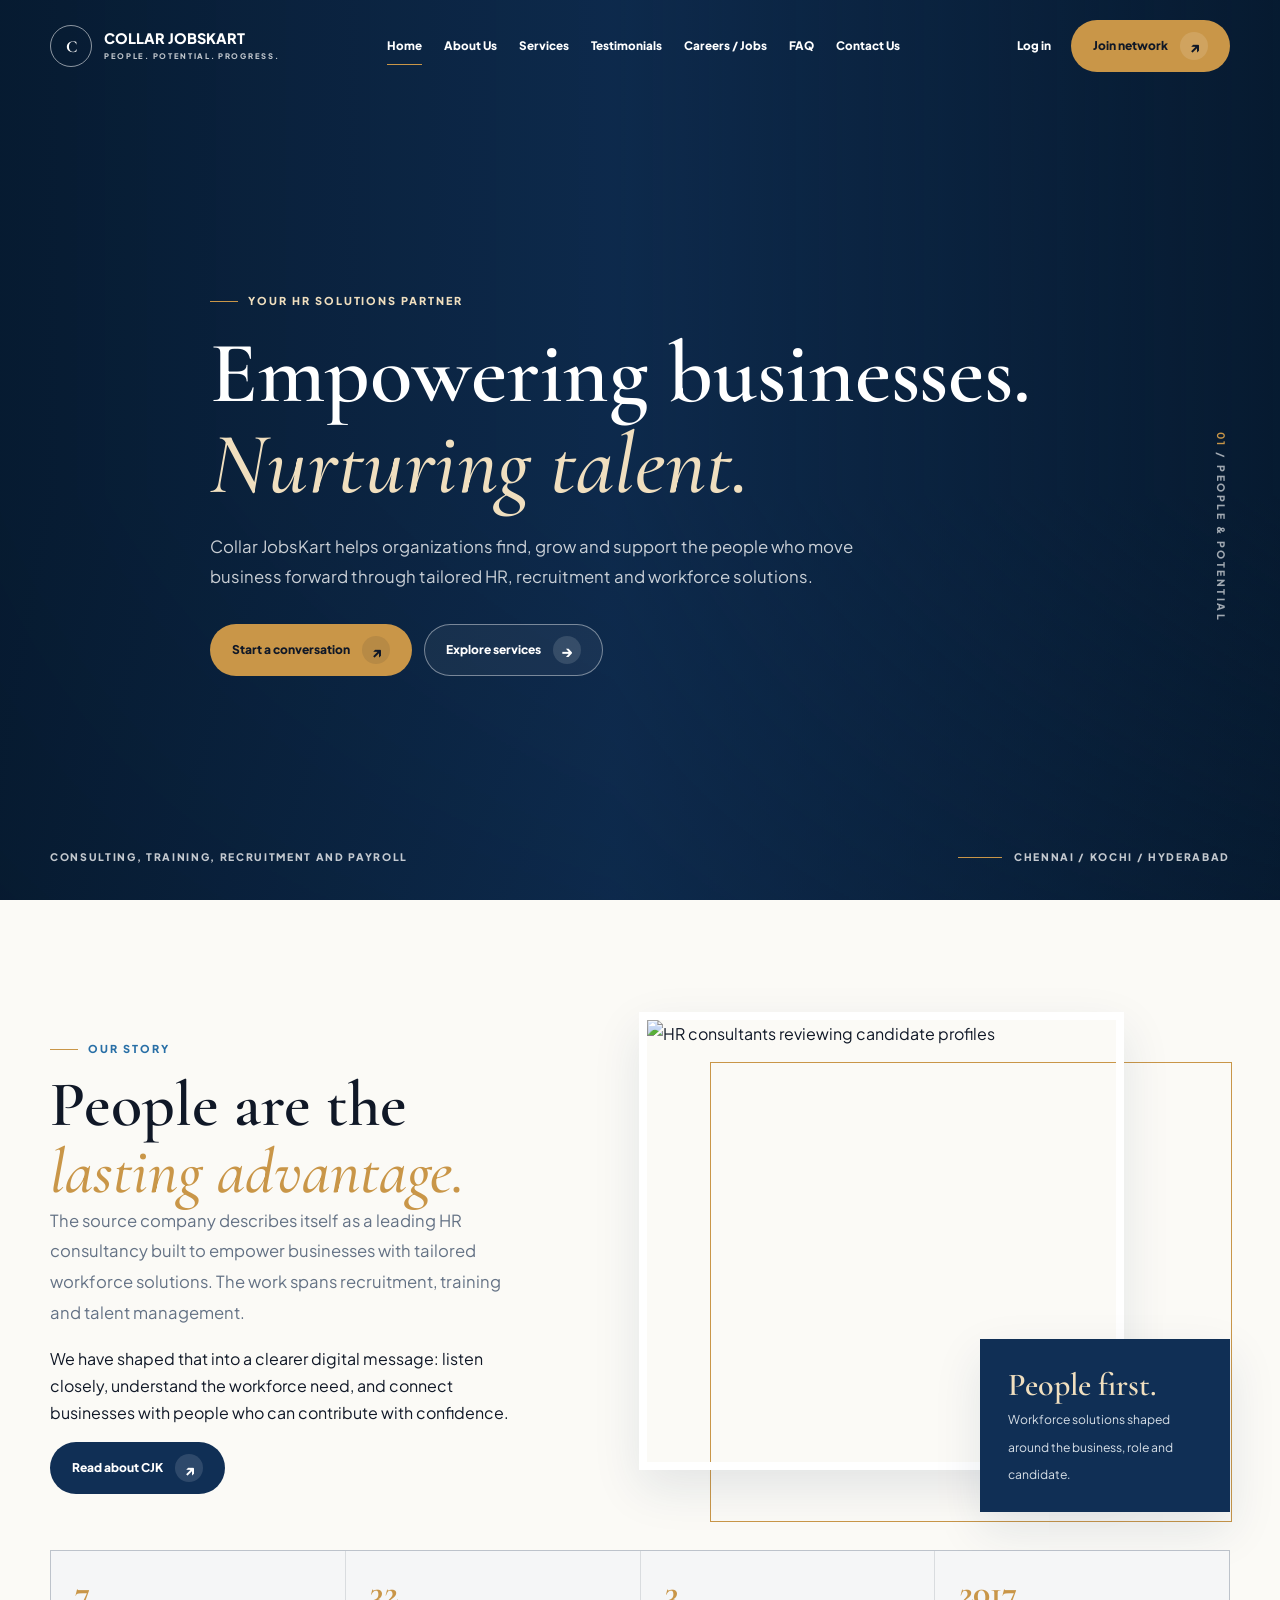
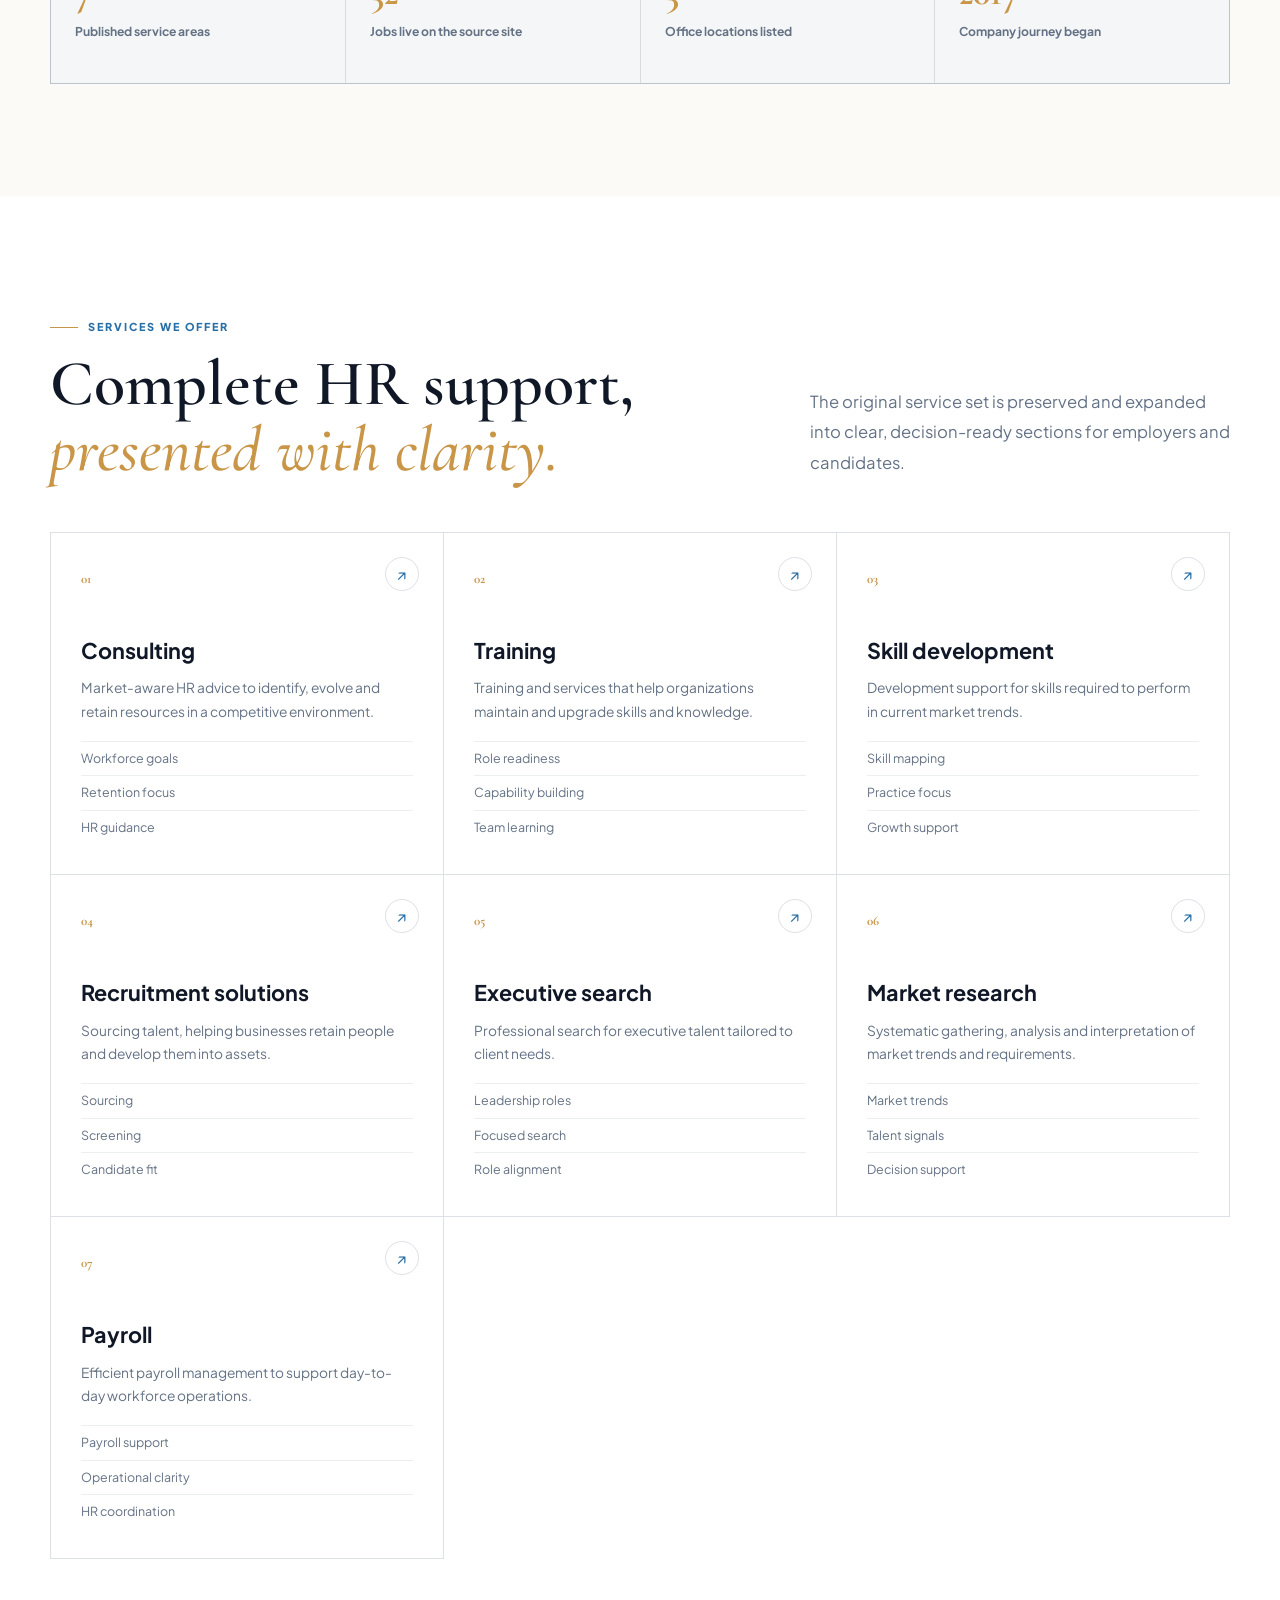
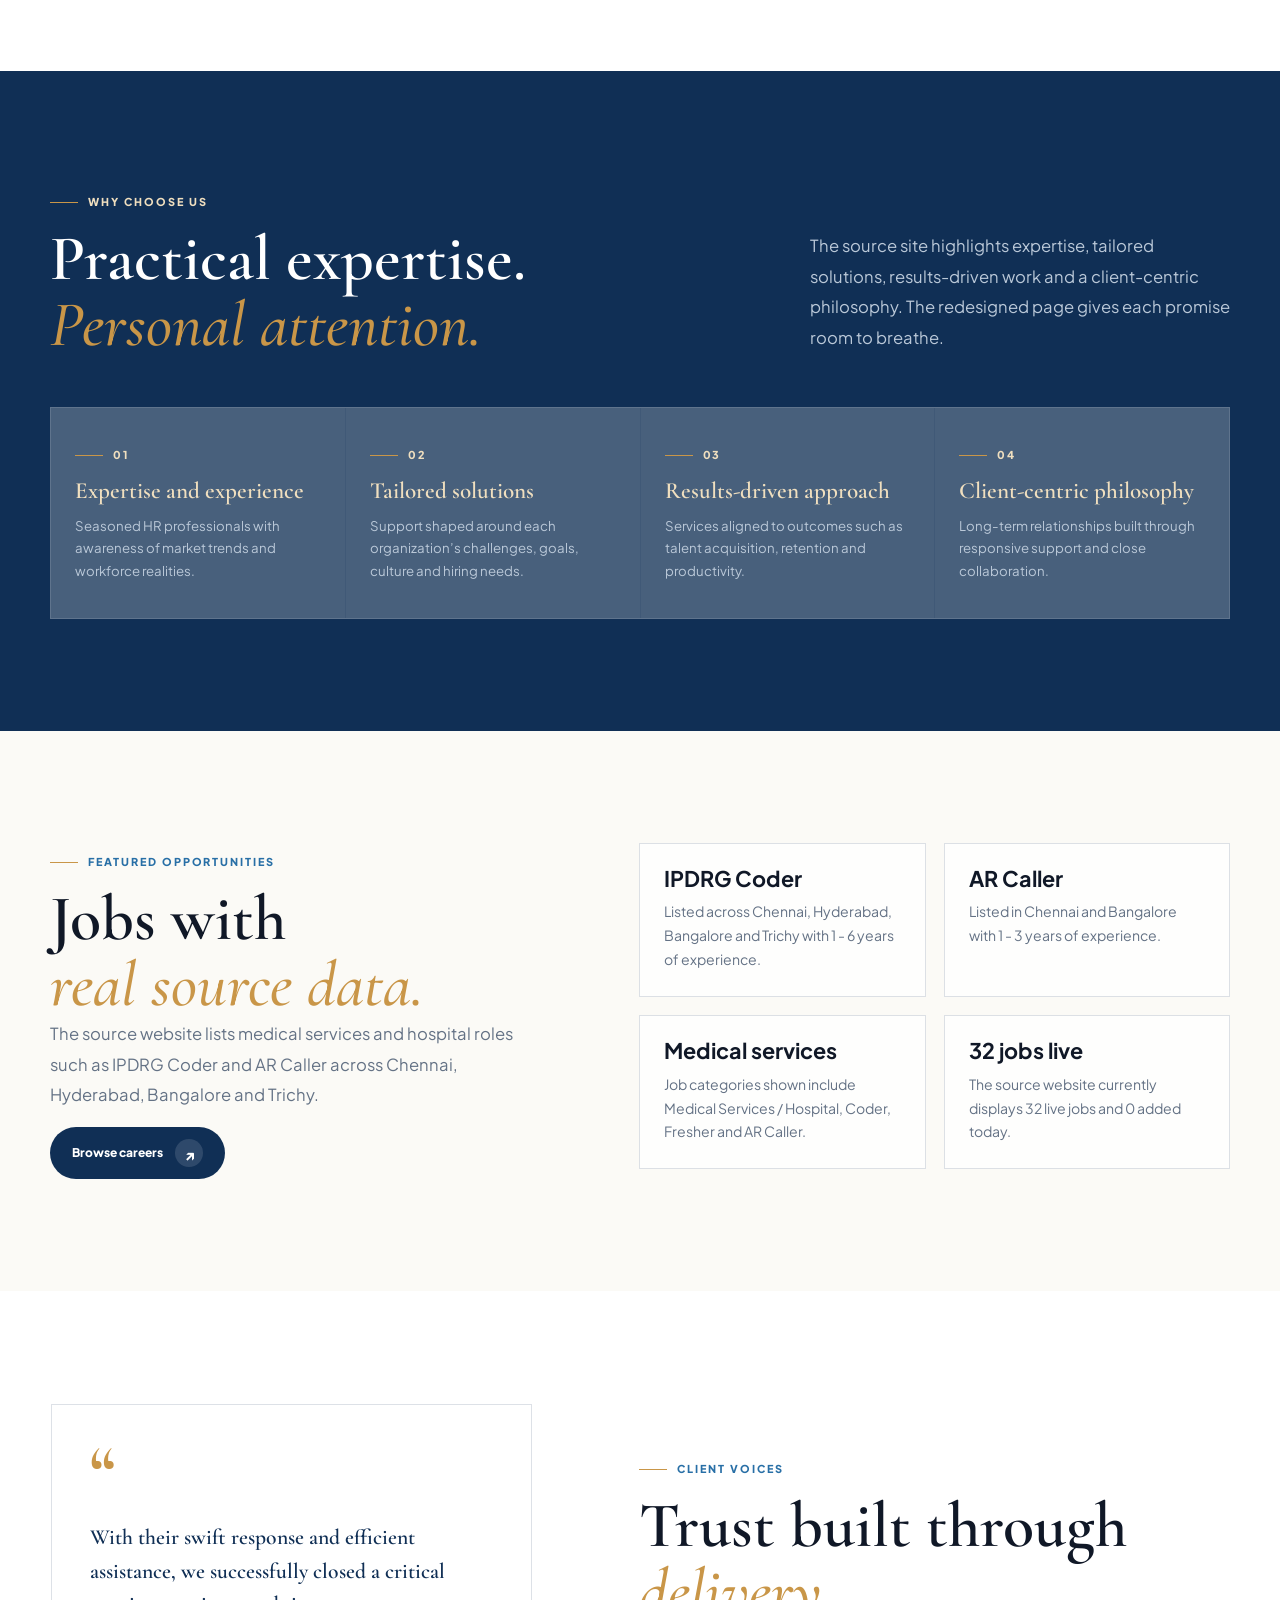
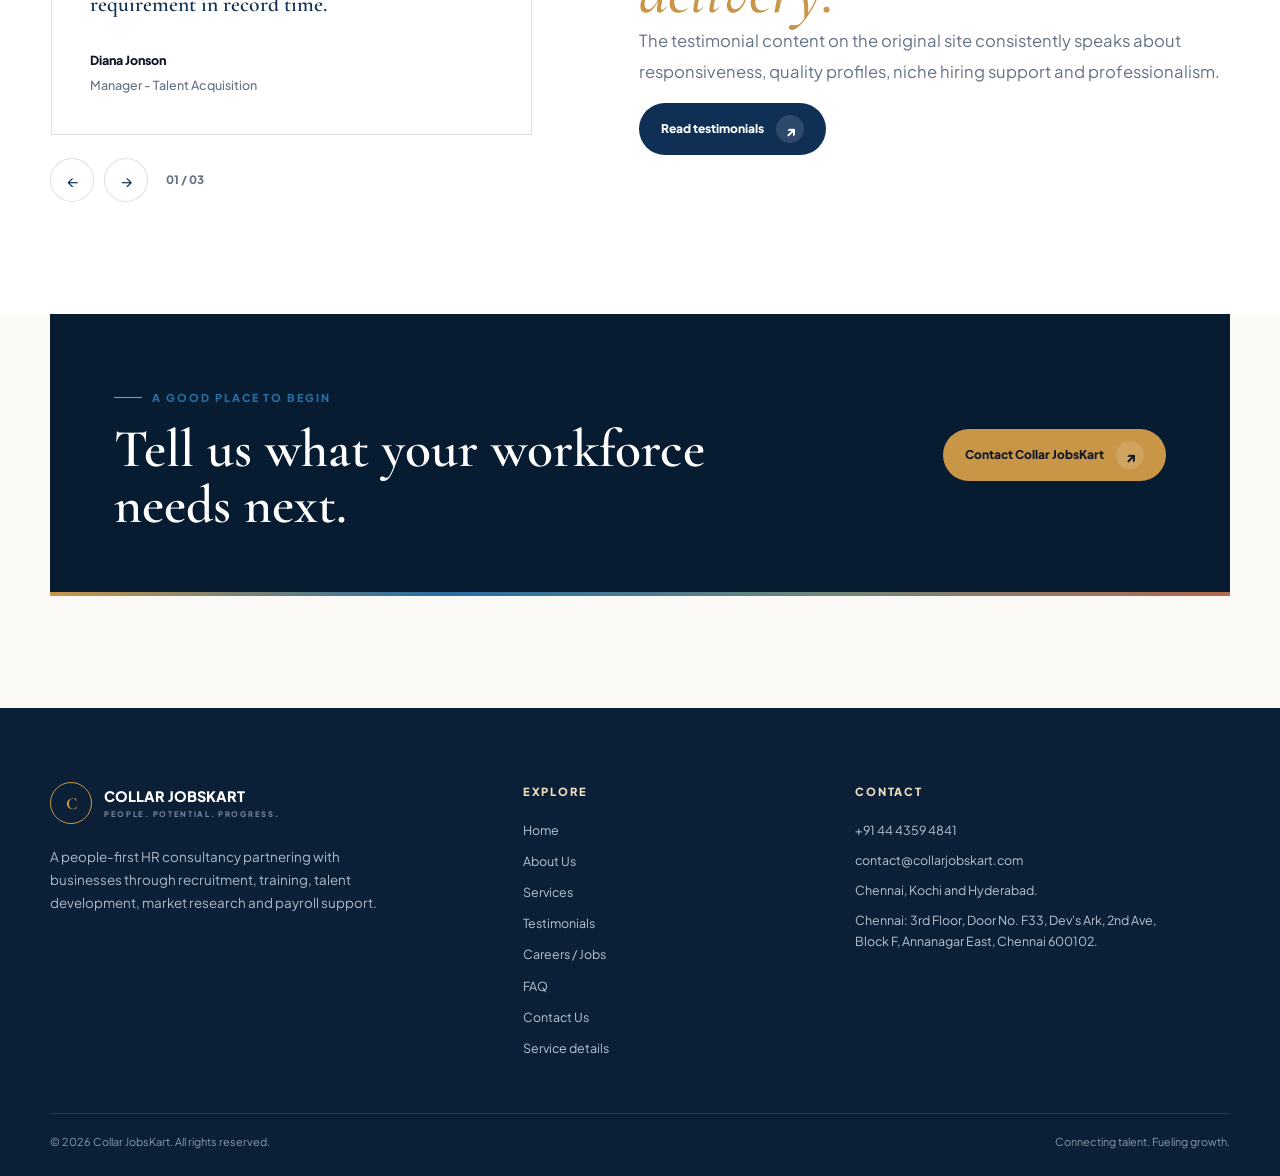
==== index.html @ 584ca78c "first commit" ====
<!doctype html>
<html lang="en">
<head>
  <meta charset="utf-8">
  <meta name="viewport" content="width=device-width, initial-scale=1">
  <meta name="description" content="Collar JobsKart is an HR consultancy offering recruitment, training, skill development, market research, executive search and payroll services.">
  <meta name="theme-color" content="#102f55">
  <title>Collar JobsKart | Empowering Businesses, Nurturing Talent</title>
  <link rel="stylesheet" href="styles.css">
</head>
<body>
  <header class="site-header"></header>
  <main>
    <section class="hero">
      <div class="hero-media" role="img" aria-label="Professionals collaborating in a modern workplace"></div>
      <div class="hero-shade"></div>
      <div class="wrap hero-content">
        <div class="eyebrow">Your HR solutions partner</div>
        <h1>Empowering businesses.<br><span class="serif">Nurturing talent.</span></h1>
        <p>Collar JobsKart helps organizations find, grow and support the people who move business forward through tailored HR, recruitment and workforce solutions.</p>
        <div class="hero-actions">
          <a class="btn" href="contact.html">Start a conversation <span class="arrow">&nearr;</span></a>
          <a class="btn btn-outline" href="services.html">Explore services <span class="arrow">&rarr;</span></a>
        </div>
      </div>
      <div class="hero-index"><b>01</b> / People &amp; potential</div>
      <div class="wrap hero-foot">
        <span>Consulting, training, recruitment and payroll</span>
        <span>Chennai / Kochi / Hyderabad</span>
      </div>
    </section>

    <section class="section">
      <div class="wrap split">
        <div class="reveal">
          <div class="eyebrow">Our story</div>
          <h2>People are the<br><span class="serif">lasting advantage.</span></h2>
          <p class="lede">The source company describes itself as a leading HR consultancy built to empower businesses with tailored workforce solutions. The work spans recruitment, training and talent management.</p>
          <p>We have shaped that into a clearer digital message: listen closely, understand the workforce need, and connect businesses with people who can contribute with confidence.</p>
          <a class="btn btn-dark" href="about.html">Read about CJK <span class="arrow">&nearr;</span></a>
        </div>
        <div class="visual-frame reveal">
          <img loading="lazy" src="https://images.unsplash.com/photo-1551836022-d5d88e9218df?auto=format&fit=crop&w=1200&q=84" alt="HR consultants reviewing candidate profiles">
          <div class="image-caption">
            <strong>People first.</strong>
            <span>Workforce solutions shaped around the business, role and candidate.</span>
          </div>
        </div>
      </div>
      <div class="wrap metric-row reveal">
        <div class="metric"><strong data-count="7">0</strong><span>Published service areas</span></div>
        <div class="metric"><strong data-count="32">0</strong><span>Jobs live on the source site</span></div>
        <div class="metric"><strong data-count="3">0</strong><span>Office locations listed</span></div>
        <div class="metric"><strong data-count="2017">0</strong><span>Company journey began</span></div>
      </div>
    </section>

    <section class="section paper-band">
      <div class="wrap">
        <div class="section-head reveal">
          <div>
            <div class="eyebrow">Services we offer</div>
            <h2>Complete HR support,<br><span class="serif">presented with clarity.</span></h2>
          </div>
          <p class="lede">The original service set is preserved and expanded into clear, decision-ready sections for employers and candidates.</p>
        </div>
        <div class="service-grid stagger">
          <a class="service-card reveal" style="--i:0" href="service-detail.html?service=consulting">
            <span class="service-no">01</span><span class="card-arrow">&nearr;</span>
            <h3>Consulting</h3>
            <p>Market-aware HR advice to identify, evolve and retain resources in a competitive environment.</p>
            <ul><li>Workforce goals</li><li>Retention focus</li><li>HR guidance</li></ul>
          </a>
          <a class="service-card reveal" style="--i:1" href="service-detail.html?service=training">
            <span class="service-no">02</span><span class="card-arrow">&nearr;</span>
            <h3>Training</h3>
            <p>Training and services that help organizations maintain and upgrade skills and knowledge.</p>
            <ul><li>Role readiness</li><li>Capability building</li><li>Team learning</li></ul>
          </a>
          <a class="service-card reveal" style="--i:2" href="service-detail.html?service=skill-development">
            <span class="service-no">03</span><span class="card-arrow">&nearr;</span>
            <h3>Skill development</h3>
            <p>Development support for skills required to perform in current market trends.</p>
            <ul><li>Skill mapping</li><li>Practice focus</li><li>Growth support</li></ul>
          </a>
          <a class="service-card reveal" style="--i:3" href="service-detail.html?service=recruitment">
            <span class="service-no">04</span><span class="card-arrow">&nearr;</span>
            <h3>Recruitment solutions</h3>
            <p>Sourcing talent, helping businesses retain people and develop them into assets.</p>
            <ul><li>Sourcing</li><li>Screening</li><li>Candidate fit</li></ul>
          </a>
          <a class="service-card reveal" style="--i:4" href="service-detail.html?service=executive-search">
            <span class="service-no">05</span><span class="card-arrow">&nearr;</span>
            <h3>Executive search</h3>
            <p>Professional search for executive talent tailored to client needs.</p>
            <ul><li>Leadership roles</li><li>Focused search</li><li>Role alignment</li></ul>
          </a>
          <a class="service-card reveal" style="--i:5" href="service-detail.html?service=market-research">
            <span class="service-no">06</span><span class="card-arrow">&nearr;</span>
            <h3>Market research</h3>
            <p>Systematic gathering, analysis and interpretation of market trends and requirements.</p>
            <ul><li>Market trends</li><li>Talent signals</li><li>Decision support</li></ul>
          </a>
          <a class="service-card reveal" style="--i:6" href="service-detail.html?service=payroll">
            <span class="service-no">07</span><span class="card-arrow">&nearr;</span>
            <h3>Payroll</h3>
            <p>Efficient payroll management to support day-to-day workforce operations.</p>
            <ul><li>Payroll support</li><li>Operational clarity</li><li>HR coordination</li></ul>
          </a>
        </div>
      </div>
    </section>

    <section class="section blue-band">
      <div class="wrap">
        <div class="section-head reveal">
          <div>
            <div class="eyebrow">Why choose us</div>
            <h2>Practical expertise.<br><span class="serif">Personal attention.</span></h2>
          </div>
          <p class="lede">The source site highlights expertise, tailored solutions, results-driven work and a client-centric philosophy. The redesigned page gives each promise room to breathe.</p>
        </div>
        <div class="benefit-grid reveal">
          <article class="benefit">
            <div class="eyebrow">01</div>
            <strong>Expertise and experience</strong>
            <p>Seasoned HR professionals with awareness of market trends and workforce realities.</p>
          </article>
          <article class="benefit">
            <div class="eyebrow">02</div>
            <strong>Tailored solutions</strong>
            <p>Support shaped around each organization&rsquo;s challenges, goals, culture and hiring needs.</p>
          </article>
          <article class="benefit">
            <div class="eyebrow">03</div>
            <strong>Results-driven approach</strong>
            <p>Services aligned to outcomes such as talent acquisition, retention and productivity.</p>
          </article>
          <article class="benefit">
            <div class="eyebrow">04</div>
            <strong>Client-centric philosophy</strong>
            <p>Long-term relationships built through responsive support and close collaboration.</p>
          </article>
        </div>
      </div>
    </section>

    <section class="section">
      <div class="wrap split split--top">
        <div class="reveal">
          <div class="eyebrow">Featured opportunities</div>
          <h2>Jobs with<br><span class="serif">real source data.</span></h2>
          <p class="lede">The source website lists medical services and hospital roles such as IPDRG Coder and AR Caller across Chennai, Hyderabad, Bangalore and Trichy.</p>
          <a class="btn btn-dark" href="careers.html">Browse careers <span class="arrow">&nearr;</span></a>
        </div>
        <div class="detail-grid reveal">
          <article class="mini-card">
            <h3>IPDRG Coder</h3>
            <p>Listed across Chennai, Hyderabad, Bangalore and Trichy with 1 - 6 years of experience.</p>
          </article>
          <article class="mini-card">
            <h3>AR Caller</h3>
            <p>Listed in Chennai and Bangalore with 1 - 3 years of experience.</p>
          </article>
          <article class="mini-card">
            <h3>Medical services</h3>
            <p>Job categories shown include Medical Services / Hospital, Coder, Fresher and AR Caller.</p>
          </article>
          <article class="mini-card">
            <h3>32 jobs live</h3>
            <p>The source website currently displays 32 live jobs and 0 added today.</p>
          </article>
        </div>
      </div>
    </section>

    <section class="section paper-band">
      <div class="wrap split">
        <div class="testimonial-wrap reveal" data-slider>
          <div class="testimonial-track">
            <div class="testimonial-slide">
              <article class="quote-card">
                <div>
                  <div class="quote-mark">&ldquo;</div>
                  <blockquote>With their swift response and efficient assistance, we successfully closed a critical requirement in record time.</blockquote>
                </div>
                <div class="quote-author">Diana Jonson<span>Manager - Talent Acquisition</span></div>
              </article>
            </div>
            <div class="testimonial-slide">
              <article class="quote-card">
                <div>
                  <div class="quote-mark">&ldquo;</div>
                  <blockquote>They take time to understand our requirements and provide candidates who are a strong fit for our organization.</blockquote>
                </div>
                <div class="quote-author">Jagadeesh<span>Senior Executive</span></div>
              </article>
            </div>
            <div class="testimonial-slide">
              <article class="quote-card">
                <div>
                  <div class="quote-mark">&ldquo;</div>
                  <blockquote>The team delivered quality candidates rather than quantity, especially for niche skills.</blockquote>
                </div>
                <div class="quote-author">ManiKandan<span>Human Resource TA</span></div>
              </article>
            </div>
          </div>
          <div class="slider-controls">
            <button class="slider-btn" data-prev aria-label="Previous testimonial">&larr;</button>
            <button class="slider-btn" data-next aria-label="Next testimonial">&rarr;</button>
            <span class="slider-count">01 / 03</span>
          </div>
        </div>
        <div class="reveal">
          <div class="eyebrow">Client voices</div>
          <h2>Trust built through<br><span class="serif">delivery.</span></h2>
          <p class="lede">The testimonial content on the original site consistently speaks about responsiveness, quality profiles, niche hiring support and professionalism.</p>
          <a class="btn btn-dark" href="testimonials.html">Read testimonials <span class="arrow">&nearr;</span></a>
        </div>
      </div>
    </section>

    <section class="section" style="padding-top:0">
      <div class="wrap">
        <div class="cta-panel reveal">
          <div>
            <div class="eyebrow">A good place to begin</div>
            <h2>Tell us what your workforce needs next.</h2>
          </div>
          <a class="btn" href="contact.html">Contact Collar JobsKart <span class="arrow">&nearr;</span></a>
        </div>
      </div>
    </section>
  </main>
  <footer class="site-footer"></footer>
  <button class="back-top" aria-label="Back to top">&uarr;</button>
  <div class="toast" role="status" aria-live="polite"></div>
  <script src="app.js"></script>
</body>
</html>
---- styles.css ----
@import url('https://fonts.googleapis.com/css2?family=Cormorant+Garamond:wght@500;600;700&family=Plus+Jakarta+Sans:wght@400;500;600;700;800&display=swap');

:root {
  --ink: #101827;
  --navy: #102f55;
  --navy-deep: #071b31;
  --blue: #286fa6;
  --blue-soft: #e8f1f8;
  --gold: #c99648;
  --gold-soft: #f0dfbf;
  --ivory: #f8f3ea;
  --paper: #fbfaf6;
  --mist: #edf2f5;
  --sage: #718879;
  --clay: #b6684d;
  --muted: #647285;
  --line: rgba(16, 47, 85, 0.14);
  --white: #fff;
  --serif: "Cormorant Garamond", Georgia, serif;
  --sans: "Plus Jakarta Sans", system-ui, sans-serif;
  --shadow-soft: 0 26px 80px rgba(16, 47, 85, 0.12);
  --shadow-card: 0 18px 45px rgba(16, 47, 85, 0.1);
  --wrap: min(1180px, calc(100% - 64px));
  --motion: cubic-bezier(0.22, 0.7, 0.22, 1);
}

* {
  box-sizing: border-box;
}

html {
  scroll-behavior: smooth;
  scroll-padding-top: 96px;
}

body {
  margin: 0;
  background: var(--paper);
  color: var(--ink);
  font: 16px/1.7 var(--sans);
  -webkit-font-smoothing: antialiased;
  text-rendering: optimizeLegibility;
}

body::before {
  content: "";
  position: fixed;
  inset: 0;
  z-index: -1;
  pointer-events: none;
  background:
    linear-gradient(90deg, rgba(16, 47, 85, 0.025) 1px, transparent 1px),
    linear-gradient(180deg, rgba(16, 47, 85, 0.02) 1px, transparent 1px);
  background-size: 72px 72px;
  opacity: 0.55;
}

img,
svg {
  display: block;
  max-width: 100%;
}

a {
  color: inherit;
  text-decoration: none;
}

button,
input,
textarea,
select {
  font: inherit;
}

button,
a {
  -webkit-tap-highlight-color: transparent;
}

button {
  cursor: pointer;
}

h1,
h2,
h3,
p {
  margin-top: 0;
}

h1,
h2,
h3 {
  letter-spacing: 0;
  line-height: 1.04;
}

h1,
h2 {
  font-family: var(--serif);
  font-weight: 600;
}

h1 {
  margin: 18px 0 22px;
  font-size: 5.45rem;
}

h2 {
  margin: 14px 0 0;
  font-size: 4rem;
}

h3 {
  font-size: 1.35rem;
  font-weight: 700;
}

p {
  margin-bottom: 1rem;
}

.wrap {
  width: var(--wrap);
  margin-inline: auto;
}

.sr-only {
  position: absolute;
  width: 1px;
  height: 1px;
  padding: 0;
  margin: -1px;
  overflow: hidden;
  clip: rect(0, 0, 0, 0);
  white-space: nowrap;
  border: 0;
}

.eyebrow {
  display: inline-flex;
  align-items: center;
  gap: 10px;
  color: var(--blue);
  font-size: 0.68rem;
  font-weight: 800;
  letter-spacing: 0.18em;
  text-transform: uppercase;
}

.eyebrow::before {
  content: "";
  width: 28px;
  height: 1px;
  background: var(--gold);
}

.serif {
  font-family: var(--serif);
  font-style: italic;
  font-weight: 500;
  color: var(--gold-soft);
}

.section .serif,
.paper-band .serif,
.auth-shell .serif {
  color: var(--gold);
}

.lede {
  max-width: 660px;
  color: var(--muted);
  font-size: 1.04rem;
  line-height: 1.85;
}

.gold {
  color: var(--gold);
}

.site-header {
  position: fixed;
  inset: 0 0 auto;
  z-index: 20;
  padding: 18px 0;
  transition: padding 520ms var(--motion), background 520ms var(--motion), box-shadow 520ms var(--motion);
}

.site-header.scrolled {
  padding: 10px 0;
  background: rgba(248, 243, 234, 0.94);
  backdrop-filter: blur(18px);
  box-shadow: 0 1px 0 rgba(16, 47, 85, 0.11);
}

.nav {
  width: var(--wrap);
  margin: auto;
  display: flex;
  align-items: center;
  justify-content: space-between;
  gap: 22px;
  min-height: 56px;
}

.brand {
  display: flex;
  align-items: center;
  gap: 12px;
  flex-shrink: 0;
}

.brand-mark {
  width: 42px;
  height: 42px;
  display: grid;
  place-items: center;
  border: 1px solid var(--gold);
  border-radius: 50%;
  color: var(--gold);
  font: 700 1.05rem var(--serif);
}

.brand-name {
  color: var(--navy);
  font-size: 0.9rem;
  font-weight: 800;
  line-height: 1.1;
}

.brand-name small {
  display: block;
  margin-top: 5px;
  color: #748197;
  font-size: 0.48rem;
  font-weight: 800;
  letter-spacing: 0.22em;
  text-transform: uppercase;
}

.nav-links {
  display: flex;
  align-items: center;
  gap: 22px;
}

.nav-links a {
  position: relative;
  color: #334155;
  font-size: 0.73rem;
  font-weight: 800;
  transition: color 360ms var(--motion), transform 360ms var(--motion);
}

.nav-links a::after {
  content: "";
  position: absolute;
  left: 0;
  right: 0;
  bottom: -9px;
  height: 1px;
  background: var(--gold);
  transform: scaleX(0);
  transform-origin: left;
  transition: transform 360ms var(--motion);
}

.nav-links a:hover,
.nav-links a.active {
  color: var(--blue);
}

.nav-links a:hover::after,
.nav-links a.active::after {
  transform: scaleX(1);
}

.nav-actions {
  display: flex;
  align-items: center;
  gap: 10px;
}

.nav-login {
  padding: 10px;
  color: var(--navy);
  font-size: 0.74rem;
  font-weight: 800;
}

.menu-toggle {
  position: relative;
  display: none;
  width: 46px;
  height: 46px;
  border: 1px solid var(--line);
  border-radius: 50%;
  background: rgba(255, 255, 255, 0.45);
  color: var(--navy);
}

.menu-toggle span {
  position: absolute;
  left: 14px;
  width: 18px;
  height: 1px;
  background: currentColor;
  transition: transform 420ms var(--motion), top 420ms var(--motion);
}

.menu-toggle span:first-child {
  top: 18px;
}

.menu-toggle span:last-child {
  top: 26px;
}

.menu-toggle[aria-expanded="true"] span:first-child {
  top: 22px;
  transform: rotate(45deg);
}

.menu-toggle[aria-expanded="true"] span:last-child {
  top: 22px;
  transform: rotate(-45deg);
}

.mobile-only-auth {
  display: none;
}

.site-header.over-hero:not(.scrolled) .brand-name,
.site-header.over-hero:not(.scrolled) .nav-links a,
.site-header.over-hero:not(.scrolled) .nav-login {
  color: #fff;
}

.site-header.over-hero:not(.scrolled) .brand-name small {
  color: rgba(255, 255, 255, 0.74);
}

.site-header.over-hero:not(.scrolled) .brand-mark,
.site-header.over-hero:not(.scrolled) .menu-toggle {
  color: #fff;
  border-color: rgba(255, 255, 255, 0.54);
}

.site-header.over-hero:not(.scrolled) .btn-dark {
  background: var(--gold);
  color: var(--ink);
}

.btn {
  display: inline-flex;
  align-items: center;
  justify-content: center;
  gap: 12px;
  min-height: 52px;
  padding: 0 21px;
  border: 1px solid transparent;
  border-radius: 999px;
  background: var(--gold);
  color: var(--ink);
  font-size: 0.75rem;
  font-weight: 800;
  transition: transform 430ms var(--motion), box-shadow 430ms var(--motion), background 430ms var(--motion), color 430ms var(--motion), border-color 430ms var(--motion);
}

.btn:hover {
  transform: translateY(-3px);
  box-shadow: 0 18px 38px rgba(201, 150, 72, 0.28);
}

.btn:active {
  transform: translateY(-1px) scale(0.98);
}

.btn-dark {
  background: var(--navy);
  color: #fff;
}

.btn-dark:hover {
  background: var(--blue);
}

.btn-light {
  background: #fff;
  color: var(--navy);
  border-color: var(--line);
}

.btn-outline {
  background: rgba(255, 255, 255, 0.05);
  border-color: rgba(255, 255, 255, 0.42);
  color: #fff;
}

.btn-outline:hover {
  background: #fff;
  color: var(--navy);
}

.arrow {
  display: inline-grid;
  width: 28px;
  height: 28px;
  place-items: center;
  border-radius: 50%;
  background: rgba(16, 24, 39, 0.09);
  font-size: 0.95rem;
  line-height: 1;
  transition: transform 430ms var(--motion), background 430ms var(--motion);
}

.btn-dark .arrow,
.btn-outline .arrow,
.cta-panel .arrow {
  background: rgba(255, 255, 255, 0.13);
}

.btn:hover .arrow {
  transform: translate(3px, -2px);
}

.hero {
  position: relative;
  min-height: 790px;
  height: min(900px, 100svh);
  display: flex;
  align-items: center;
  overflow: hidden;
  background: var(--navy-deep);
  color: #fff;
}

.hero-media,
.hero-shade {
  position: absolute;
  inset: 0;
}

.hero-media {
  background: url("https://images.unsplash.com/photo-1521737711867-e3b97375f902?auto=format&fit=crop&w=2200&q=88") center 42% / cover;
  transform: scale(1.03);
  animation: heroZoom 1400ms var(--motion) both;
}

.hero--inner .hero-media {
  background-image: url("https://images.unsplash.com/photo-1497366754035-f200968a6e72?auto=format&fit=crop&w=2200&q=86");
  background-position: center 48%;
}

.hero--services .hero-media {
  background-image: url("https://images.unsplash.com/photo-1552664730-d307ca884978?auto=format&fit=crop&w=2200&q=86");
}

.hero--careers .hero-media {
  background-image: url("https://images.unsplash.com/photo-1521791136064-7986c2920216?auto=format&fit=crop&w=2200&q=86");
}

.hero--contact .hero-media {
  background-image: url("https://images.unsplash.com/photo-1517245386807-bb43f82c33c4?auto=format&fit=crop&w=2200&q=86");
}

.hero-shade {
  background:
    linear-gradient(90deg, rgba(7, 27, 49, 0.92) 0%, rgba(16, 47, 85, 0.75) 48%, rgba(7, 27, 49, 0.18) 100%),
    linear-gradient(0deg, rgba(7, 27, 49, 0.6), transparent 45%);
}

.hero-content {
  position: relative;
  z-index: 1;
  max-width: 860px;
  padding-top: 58px;
  animation: rise 840ms var(--motion) both;
}

.hero .eyebrow {
  color: var(--gold-soft);
}

.hero p {
  max-width: 650px;
  color: rgba(255, 255, 255, 0.78);
  font-size: 1.05rem;
  line-height: 1.8;
}

.hero-actions {
  display: flex;
  flex-wrap: wrap;
  gap: 12px;
  margin-top: 32px;
}

.hero-foot {
  position: absolute;
  inset: auto 0 34px;
  z-index: 2;
  display: flex;
  justify-content: space-between;
  align-items: end;
  color: rgba(255, 255, 255, 0.76);
  font-size: 0.65rem;
  font-weight: 800;
  letter-spacing: 0.16em;
  text-transform: uppercase;
}

.hero-foot span:last-child {
  display: inline-flex;
  align-items: center;
  gap: 12px;
}

.hero-foot span:last-child::before {
  content: "";
  width: 44px;
  height: 1px;
  background: var(--gold);
}

.hero-index {
  position: absolute;
  right: max(32px, calc((100vw - 1180px) / 2));
  top: 48%;
  z-index: 1;
  color: rgba(255, 255, 255, 0.62);
  writing-mode: vertical-rl;
  font-size: 0.65rem;
  font-weight: 800;
  letter-spacing: 0.24em;
  text-transform: uppercase;
}

.hero-index b {
  color: var(--gold);
}

.hero--inner {
  min-height: 530px;
  height: 530px;
}

.hero--inner h1 {
  max-width: 780px;
  font-size: 4.6rem;
}

.section {
  padding: 112px 0;
}

.paper-band {
  background: #fff;
}

.blue-band {
  position: relative;
  overflow: hidden;
  background: var(--navy);
  color: #fff;
}

.blue-band .eyebrow {
  color: var(--gold-soft);
}

.blue-band .lede,
.blue-band p {
  color: #bac8d8;
}

.section-head {
  display: grid;
  grid-template-columns: minmax(0, 1fr) minmax(280px, 420px);
  align-items: end;
  gap: 46px;
  margin-bottom: 48px;
}

.section-head h2 {
  max-width: 720px;
}

.section-head .lede {
  margin: 0 0 5px;
}

.split {
  display: grid;
  grid-template-columns: 0.9fr 1.1fr;
  gap: 9%;
  align-items: center;
}

.split--top {
  align-items: start;
}

.stack {
  display: grid;
  gap: 18px;
}

.visual-frame {
  position: relative;
  min-height: 500px;
}

.visual-frame img {
  width: 82%;
  height: 458px;
  object-fit: cover;
  border: 8px solid #fff;
  box-shadow: var(--shadow-card);
  transition: transform 900ms var(--motion);
}

.visual-frame:hover img {
  transform: scale(1.025);
}

.visual-frame::after {
  content: "";
  position: absolute;
  z-index: -1;
  left: 12%;
  top: 10%;
  width: 88%;
  height: 458px;
  border: 1px solid var(--gold);
}

.image-caption {
  position: absolute;
  right: 0;
  bottom: 0;
  max-width: 250px;
  padding: 26px 28px;
  background: var(--navy);
  color: #fff;
  box-shadow: var(--shadow-card);
}

.image-caption strong {
  display: block;
  color: var(--gold-soft);
  font: 600 2rem var(--serif);
}

.image-caption span {
  color: #d8e0e8;
  font-size: 0.76rem;
}

.metric-row {
  display: grid;
  grid-template-columns: repeat(4, 1fr);
  gap: 1px;
  margin-top: 38px;
  background: var(--line);
  border: 1px solid var(--line);
}

.metric {
  min-height: 132px;
  padding: 24px;
  background: rgba(255, 255, 255, 0.76);
}

.blue-band .metric {
  background: rgba(255, 255, 255, 0.055);
}

.metric strong {
  display: block;
  color: var(--gold);
  font: 700 2.25rem var(--serif);
  line-height: 1;
}

.metric span {
  display: block;
  margin-top: 10px;
  color: var(--muted);
  font-size: 0.76rem;
  font-weight: 700;
}

.blue-band .metric span {
  color: #c3cedb;
}

.service-grid {
  display: grid;
  grid-template-columns: repeat(3, 1fr);
  border-top: 1px solid var(--line);
  border-left: 1px solid var(--line);
}

.service-card {
  position: relative;
  min-height: 300px;
  padding: 30px;
  border-right: 1px solid var(--line);
  border-bottom: 1px solid var(--line);
  background: rgba(255, 255, 255, 0.45);
  transition: transform 520ms var(--motion), background 520ms var(--motion), color 520ms var(--motion), box-shadow 520ms var(--motion);
}

.service-card:hover {
  z-index: 2;
  background: var(--navy);
  color: #fff;
  transform: translateY(-6px);
  box-shadow: var(--shadow-soft);
}

.service-no {
  color: var(--gold);
  font: 700 0.82rem var(--serif);
}

.service-card .card-arrow {
  position: absolute;
  right: 24px;
  top: 24px;
  display: grid;
  width: 34px;
  height: 34px;
  place-items: center;
  border: 1px solid var(--line);
  border-radius: 50%;
  color: var(--blue);
  transition: transform 420ms var(--motion), border-color 420ms var(--motion), color 420ms var(--motion);
}

.service-card:hover .card-arrow {
  color: var(--gold-soft);
  border-color: rgba(255, 255, 255, 0.28);
  transform: translate(4px, -4px);
}

.service-card h3 {
  margin: 50px 0 14px;
}

.service-card p {
  max-width: 330px;
  margin: 0;
  color: var(--muted);
  font-size: 0.86rem;
}

.service-card ul {
  margin: 18px 0 0;
  padding: 0;
  list-style: none;
  color: var(--muted);
  font-size: 0.78rem;
}

.service-card li {
  padding: 6px 0;
  border-top: 1px solid rgba(16, 47, 85, 0.08);
}

.service-card:hover p,
.service-card:hover ul {
  color: #cdd8e4;
}

.benefit-grid {
  display: grid;
  grid-template-columns: repeat(4, 1fr);
  gap: 1px;
  background: rgba(255, 255, 255, 0.2);
  border: 1px solid rgba(255, 255, 255, 0.16);
}

.benefit {
  min-height: 210px;
  padding: 28px 24px;
  background: rgba(255, 255, 255, 0.04);
}

.paper-band .benefit,
.section:not(.blue-band) .benefit {
  background: rgba(255, 255, 255, 0.74);
  border: 1px solid var(--line);
}

.benefit strong {
  display: block;
  margin: 12px 0 10px;
  color: var(--gold-soft);
  font: 600 1.45rem var(--serif);
}

.paper-band .benefit strong,
.section:not(.blue-band) .benefit strong {
  color: var(--gold);
}

.benefit p {
  margin: 0;
  font-size: 0.83rem;
}

.process-grid {
  display: grid;
  grid-template-columns: repeat(5, 1fr);
  gap: 16px;
}

.process-step {
  padding-top: 22px;
  border-top: 1px solid var(--gold);
}

.process-step span {
  color: var(--gold);
  font: 700 0.8rem var(--serif);
}

.process-step h3 {
  margin: 18px 0 8px;
  font-size: 1rem;
}

.process-step p {
  margin: 0;
  color: var(--muted);
  font-size: 0.8rem;
}

.blue-band .process-step p {
  color: #c3cedb;
}

.feature-list {
  display: grid;
  gap: 12px;
  padding: 0;
  margin: 24px 0 0;
  list-style: none;
}

.feature-list li {
  display: grid;
  grid-template-columns: 18px 1fr;
  gap: 12px;
  color: var(--muted);
}

.feature-list li::before {
  content: "";
  width: 7px;
  height: 7px;
  margin-top: 12px;
  border-radius: 50%;
  background: var(--gold);
}

.detail-panel {
  padding: 34px;
  border: 1px solid var(--line);
  background: #fff;
  box-shadow: var(--shadow-card);
}

.detail-panel h3 {
  margin: 0 0 16px;
}

.detail-grid {
  display: grid;
  grid-template-columns: 1fr 1fr;
  gap: 18px;
}

.mini-card {
  padding: 24px;
  border: 1px solid var(--line);
  background: rgba(255, 255, 255, 0.72);
}

.mini-card h3 {
  margin: 0 0 10px;
}

.mini-card p {
  margin: 0;
  color: var(--muted);
  font-size: 0.88rem;
}

.jobs-filter {
  display: flex;
  flex-wrap: wrap;
  gap: 10px;
  margin: 26px 0 30px;
}

.jobs-filter input,
.jobs-filter select,
.form-control {
  width: 100%;
  min-height: 50px;
  padding: 13px 15px;
  border: 1px solid var(--line);
  border-radius: 0;
  outline: 0;
  background: #fff;
  color: var(--ink);
  transition: border-color 360ms var(--motion), box-shadow 360ms var(--motion);
}

.jobs-filter input {
  flex: 1 1 260px;
}

.jobs-filter select {
  flex: 0 1 220px;
}

.jobs-filter input:focus,
.jobs-filter select:focus,
.form-control:focus {
  border-color: var(--blue);
  box-shadow: 0 0 0 4px rgba(40, 111, 166, 0.11);
}

.job-list {
  display: grid;
  gap: 14px;
}

.job-card {
  display: grid;
  grid-template-columns: minmax(0, 1fr) auto;
  gap: 24px;
  align-items: center;
  padding: 26px;
  border: 1px solid var(--line);
  background: #fff;
  transition: transform 420ms var(--motion), box-shadow 420ms var(--motion), border-color 420ms var(--motion);
}

.job-card:hover {
  transform: translateY(-4px);
  border-color: rgba(201, 150, 72, 0.48);
  box-shadow: var(--shadow-card);
}

.job-card h3 {
  margin: 0 0 7px;
}

.job-card p {
  margin: 0;
  color: var(--muted);
  font-size: 0.84rem;
}

.tag-list {
  display: flex;
  flex-wrap: wrap;
  gap: 7px;
  margin-top: 15px;
}

.tag {
  display: inline-flex;
  align-items: center;
  min-height: 26px;
  padding: 0 9px;
  border: 1px solid var(--line);
  border-radius: 999px;
  color: var(--muted);
  font-size: 0.66rem;
  font-weight: 800;
}

.notice {
  padding: 15px 18px;
  border-left: 3px solid var(--gold);
  background: var(--blue-soft);
  color: #536274;
  font-size: 0.82rem;
}

.testimonial-wrap {
  overflow: hidden;
}

.testimonial-track {
  display: flex;
  transition: transform 660ms var(--motion);
}

.testimonial-slide {
  flex: 0 0 100%;
  padding: 1px;
}

.quote-card {
  min-height: 330px;
  display: flex;
  flex-direction: column;
  justify-content: space-between;
  padding: 38px;
  border: 1px solid var(--line);
  background: #fff;
}

.quote-mark {
  color: var(--gold);
  font: 700 4.4rem/0.8 var(--serif);
}

.quote-card blockquote {
  margin: 22px 0 28px;
  color: var(--navy);
  font: 600 1.35rem/1.55 var(--serif);
}

.quote-author {
  color: var(--ink);
  font-size: 0.78rem;
  font-weight: 800;
}

.quote-author span {
  display: block;
  margin-top: 4px;
  color: var(--muted);
  font-weight: 500;
}

.slider-controls {
  display: flex;
  align-items: center;
  gap: 10px;
  margin-top: 22px;
}

.slider-btn {
  width: 44px;
  height: 44px;
  border: 1px solid var(--line);
  border-radius: 50%;
  background: #fff;
  color: var(--navy);
  transition: transform 360ms var(--motion), background 360ms var(--motion), color 360ms var(--motion);
}

.slider-btn:hover {
  transform: translateY(-2px);
  background: var(--navy);
  color: #fff;
}

.slider-count {
  margin-left: 8px;
  color: var(--muted);
  font-size: 0.72rem;
  font-weight: 800;
}

.faq-layout {
  display: grid;
  grid-template-columns: 0.72fr 1.28fr;
  gap: 8%;
  align-items: start;
}

.faq-list {
  border-top: 1px solid var(--line);
}

.faq-item {
  border-bottom: 1px solid var(--line);
}

.faq-question {
  width: 100%;
  display: flex;
  align-items: center;
  justify-content: space-between;
  gap: 24px;
  padding: 24px 4px;
  border: 0;
  background: transparent;
  color: var(--navy);
  text-align: left;
  font-weight: 800;
}

.faq-question span:last-child {
  display: grid;
  width: 30px;
  height: 30px;
  flex: 0 0 auto;
  place-items: center;
  border: 1px solid var(--line);
  border-radius: 50%;
  color: var(--gold);
  transition: transform 360ms var(--motion), background 360ms var(--motion);
}

.faq-answer {
  display: grid;
  grid-template-rows: 0fr;
  transition: grid-template-rows 420ms var(--motion);
}

.faq-answer > div {
  overflow: hidden;
}

.faq-answer p {
  max-width: 780px;
  margin: 0;
  padding: 0 54px 0 4px;
  color: var(--muted);
  font-size: 0.9rem;
  transition: padding 420ms var(--motion);
}

.faq-item.open .faq-answer {
  grid-template-rows: 1fr;
}

.faq-item.open .faq-answer p {
  padding-bottom: 24px;
}

.faq-item.open .faq-question span:last-child {
  transform: rotate(45deg);
  background: var(--ivory);
}

.form-layout {
  display: grid;
  grid-template-columns: 0.78fr 1.22fr;
  gap: 8%;
  align-items: start;
}

.form-grid {
  display: grid;
  grid-template-columns: 1fr 1fr;
  gap: 16px;
}

.form-field {
  display: flex;
  flex-direction: column;
  gap: 7px;
}

.form-field.full {
  grid-column: 1 / -1;
}

.form-field label {
  color: #3f4b5e;
  font-size: 0.72rem;
  font-weight: 800;
}

.form-field textarea {
  min-height: 132px;
  resize: vertical;
}

.form-note {
  margin: 14px 0 0;
  color: var(--muted);
  font-size: 0.78rem;
}

.form-status {
  min-height: 22px;
  margin-top: 10px;
  color: var(--blue);
  font-size: 0.84rem;
}

.auth-section {
  padding: 138px 0 92px;
}

.auth-shell {
  display: grid;
  grid-template-columns: 0.9fr 1.1fr;
  min-height: 680px;
  border: 1px solid var(--line);
  background: #fff;
  box-shadow: var(--shadow-soft);
}

.auth-visual {
  position: relative;
  display: flex;
  flex-direction: column;
  justify-content: end;
  padding: 42px;
  overflow: hidden;
  background: var(--navy);
  color: #fff;
}

.auth-visual::before {
  content: "";
  position: absolute;
  inset: 0;
  background: linear-gradient(0deg, rgba(7, 27, 49, 0.84), rgba(7, 27, 49, 0.28)), var(--auth-image, url("https://images.unsplash.com/photo-1551836022-d5d88e9218df?auto=format&fit=crop&w=1400&q=84")) center / cover;
  transform: scale(1.02);
}

.auth-visual > * {
  position: relative;
  z-index: 1;
}

.auth-visual h1 {
  margin-bottom: 14px;
  font-size: 3.9rem;
}

.auth-visual p {
  max-width: 460px;
  color: rgba(255, 255, 255, 0.78);
}

.auth-panel {
  display: flex;
  flex-direction: column;
  justify-content: center;
  padding: 54px;
}

.auth-panel h2 {
  font-size: 3rem;
}

.auth-panel .form-grid {
  grid-template-columns: 1fr;
  margin-top: 24px;
}

.auth-foot {
  margin: 20px 0 0;
  color: var(--muted);
  text-align: center;
  font-size: 0.84rem;
}

.auth-foot a {
  color: var(--blue);
  font-weight: 800;
}

.password-wrap {
  position: relative;
}

.password-wrap .form-control {
  padding-right: 76px;
}

.toggle-password {
  position: absolute;
  right: 12px;
  top: 50%;
  transform: translateY(-50%);
  border: 0;
  background: transparent;
  color: var(--blue);
  font-size: 0.72rem;
  font-weight: 800;
}

.office-grid {
  display: grid;
  grid-template-columns: repeat(3, 1fr);
  gap: 16px;
}

.office {
  min-height: 250px;
  padding: 28px;
  border: 1px solid var(--line);
  background: #fff;
}

.office h3 {
  margin: 0 0 12px;
}

.office p {
  color: var(--muted);
  font-size: 0.86rem;
}

.office a {
  color: var(--blue);
  font-size: 0.78rem;
  font-weight: 800;
}

.timeline {
  display: grid;
  grid-template-columns: repeat(3, 1fr);
  gap: 1px;
  margin-top: 42px;
  border: 1px solid var(--line);
  background: var(--line);
}

.milestone {
  min-height: 168px;
  padding: 26px;
  background: var(--paper);
}

.milestone time {
  color: var(--blue);
  font: 700 1.7rem var(--serif);
}

.milestone p {
  margin: 10px 0 0;
  color: var(--muted);
  font-size: 0.86rem;
}

.cta-panel {
  position: relative;
  overflow: hidden;
  display: flex;
  align-items: center;
  justify-content: space-between;
  gap: 32px;
  padding: 64px;
  background: var(--navy-deep);
  color: #fff;
}

.cta-panel::after {
  content: "";
  position: absolute;
  left: 0;
  right: 0;
  bottom: 0;
  height: 4px;
  background: linear-gradient(90deg, var(--gold), var(--blue), var(--sage), var(--clay));
}

.cta-panel h2 {
  max-width: 720px;
  font-size: 3.35rem;
}

.cta-panel .btn {
  position: relative;
  z-index: 1;
  flex-shrink: 0;
}

.site-footer {
  padding: 74px 0 24px;
  background: #0b1f36;
  color: #fff;
}

.footer-grid {
  display: grid;
  grid-template-columns: 1.25fr 0.8fr 1.2fr;
  gap: 7%;
  padding-bottom: 54px;
}

.footer-brand .brand-name {
  color: #fff;
}

.footer-brand p {
  max-width: 340px;
  margin: 22px 0 0;
  color: #aeb9c7;
  font-size: 0.84rem;
}

.footer-title {
  margin-bottom: 18px;
  color: var(--gold-soft);
  font-size: 0.7rem;
  font-weight: 800;
  letter-spacing: 0.16em;
  text-transform: uppercase;
}

.footer-links {
  display: grid;
  gap: 10px;
}

.footer-links a,
.footer-contact {
  color: #bac4d1;
  font-size: 0.78rem;
}

.footer-links a:hover,
.footer-contact a:hover {
  color: #fff;
}

.footer-contact p {
  max-width: 330px;
  margin: 0 0 9px;
  color: #bac4d1;
  font-size: 0.78rem;
}

.footer-bottom {
  display: flex;
  justify-content: space-between;
  gap: 18px;
  padding-top: 19px;
  border-top: 1px solid rgba(255, 255, 255, 0.12);
  color: #8d9bab;
  font-size: 0.68rem;
}

.back-top {
  position: fixed;
  right: 20px;
  bottom: 20px;
  z-index: 12;
  width: 44px;
  height: 44px;
  border: 1px solid rgba(255, 255, 255, 0.22);
  border-radius: 50%;
  background: var(--navy);
  color: #fff;
  opacity: 0;
  pointer-events: none;
  transform: translateY(8px);
  transition: opacity 360ms var(--motion), transform 360ms var(--motion);
}

.back-top.visible {
  opacity: 1;
  pointer-events: auto;
  transform: translateY(0);
}

.toast {
  position: fixed;
  left: 50%;
  bottom: 28px;
  z-index: 30;
  max-width: min(520px, calc(100% - 36px));
  padding: 13px 18px;
  background: var(--navy);
  color: #fff;
  box-shadow: var(--shadow-soft);
  opacity: 0;
  pointer-events: none;
  transform: translate(-50%, 20px);
  transition: opacity 360ms var(--motion), transform 360ms var(--motion);
}

.toast.show {
  opacity: 1;
  transform: translate(-50%, 0);
}

.reveal {
  opacity: 0;
  transform: translateY(28px);
  transition: opacity 780ms var(--motion), transform 780ms var(--motion);
}

.reveal.in-view {
  opacity: 1;
  transform: translateY(0);
}

.stagger > * {
  transition-delay: calc(var(--i, 0) * 90ms);
}

@keyframes rise {
  from {
    opacity: 0;
    transform: translateY(24px);
  }
  to {
    opacity: 1;
    transform: translateY(0);
  }
}

@keyframes heroZoom {
  from {
    transform: scale(1.08);
  }
  to {
    transform: scale(1.03);
  }
}

@media (max-width: 1080px) {
  :root {
    --wrap: min(100% - 44px, 880px);
  }

  h1 {
    font-size: 4.35rem;
  }

  h2 {
    font-size: 3.2rem;
  }

  .nav-links {
    gap: 13px;
  }

  .nav-links a {
    font-size: 0.68rem;
  }

  .nav-actions .btn {
    min-height: 44px;
    padding-inline: 14px;
  }

  .service-grid {
    grid-template-columns: repeat(2, 1fr);
  }

  .benefit-grid,
  .metric-row {
    grid-template-columns: repeat(2, 1fr);
  }

  .process-grid {
    grid-template-columns: repeat(3, 1fr);
  }
}

@media (max-width: 780px) {
  :root {
    --wrap: calc(100% - 38px);
  }

  html {
    scroll-padding-top: 76px;
  }

  body.nav-open {
    overflow: hidden;
  }

  h1 {
    font-size: 3.25rem;
  }

  h2 {
    font-size: 2.65rem;
  }

  .section {
    padding: 78px 0;
  }

  .site-header {
    padding: 12px 0;
  }

  .brand-mark {
    width: 38px;
    height: 38px;
  }

  .brand-name {
    font-size: 0.78rem;
  }

  .nav-actions .nav-login,
  .nav-actions > .btn {
    display: none;
  }

  .menu-toggle {
    display: block;
  }

  .nav-links {
    position: fixed;
    inset: 0;
    z-index: -1;
    display: flex;
    flex-direction: column;
    justify-content: center;
    align-items: stretch;
    gap: 0;
    padding: 104px var(--wrap) 42px;
    background: rgba(248, 243, 234, 0.97);
    backdrop-filter: blur(20px);
    opacity: 0;
    pointer-events: none;
    transform: translateY(-12px);
    transition: opacity 420ms var(--motion), transform 420ms var(--motion);
  }

  .nav-links.open {
    opacity: 1;
    pointer-events: auto;
    transform: translateY(0);
  }

  .nav-links a {
    color: var(--navy) !important;
    padding: 15px 0;
    border-bottom: 1px solid var(--line);
    font-size: 1.05rem;
    opacity: 0;
    transform: translateY(16px);
    transition: opacity 420ms var(--motion), transform 420ms var(--motion), color 360ms var(--motion);
  }

  .nav-links.open a {
    opacity: 1;
    transform: translateY(0);
  }

  .nav-links a::after {
    display: none;
  }

  .nav-links a.mobile-only-auth {
    display: block;
  }

  .hero {
    min-height: 680px;
    height: 760px;
    max-height: 95svh;
  }

  .hero-media {
    background-position: 58% center;
  }

  .hero-shade {
    background:
      linear-gradient(90deg, rgba(7, 27, 49, 0.9), rgba(7, 27, 49, 0.42)),
      linear-gradient(0deg, rgba(7, 27, 49, 0.72), transparent 72%);
  }

  .hero-content {
    padding-top: 44px;
  }

  .hero p {
    font-size: 0.95rem;
  }

  .hero-index {
    display: none;
  }

  .hero-foot {
    bottom: 20px;
    display: grid;
    gap: 8px;
  }

  .hero-foot span:last-child::before {
    width: 28px;
  }

  .hero--inner {
    min-height: 440px;
    height: 440px;
  }

  .hero--inner h1 {
    font-size: 3.1rem;
  }

  .section-head,
  .split,
  .form-layout,
  .faq-layout,
  .auth-shell {
    grid-template-columns: 1fr;
    gap: 34px;
  }

  .visual-frame {
    min-height: 390px;
  }

  .visual-frame img,
  .visual-frame::after {
    height: 340px;
  }

  .image-caption {
    padding: 19px 22px;
  }

  .process-grid,
  .timeline,
  .office-grid,
  .detail-grid {
    grid-template-columns: 1fr 1fr;
  }

  .cta-panel {
    display: block;
    padding: 38px 26px;
  }

  .cta-panel h2 {
    font-size: 2.65rem;
  }

  .cta-panel .btn {
    margin-top: 24px;
  }

  .auth-section {
    padding-top: 112px;
  }

  .auth-shell {
    min-height: auto;
  }

  .auth-visual,
  .auth-panel {
    padding: 32px;
  }

  .auth-visual {
    min-height: 360px;
  }

  .auth-visual h1 {
    font-size: 3rem;
  }

  .footer-grid {
    grid-template-columns: 1fr 1fr;
    gap: 34px;
  }

  .footer-brand {
    grid-column: 1 / -1;
  }

  .footer-bottom {
    flex-direction: column;
  }
}

@media (max-width: 520px) {
  :root {
    --wrap: calc(100% - 30px);
  }

  h1 {
    font-size: 2.62rem;
  }

  h2 {
    font-size: 2.2rem;
  }

  .hero-actions .btn {
    width: 100%;
  }

  .service-grid,
  .benefit-grid,
  .metric-row,
  .process-grid,
  .timeline,
  .office-grid,
  .detail-grid,
  .form-grid,
  .footer-grid {
    grid-template-columns: 1fr;
  }

  .service-card {
    min-height: 250px;
  }

  .job-card {
    grid-template-columns: 1fr;
  }

  .job-card .btn {
    justify-self: start;
  }

  .quote-card {
    min-height: 370px;
    padding: 28px;
  }

  .quote-card blockquote {
    font-size: 1.12rem;
  }

  .form-field.full {
    grid-column: auto;
  }

  .auth-visual,
  .auth-panel {
    padding: 26px 22px;
  }
}

@media (prefers-reduced-motion: reduce) {
  *,
  *::before,
  *::after {
    scroll-behavior: auto !important;
    animation-duration: 0.01ms !important;
    animation-iteration-count: 1 !important;
    transition-duration: 0.01ms !important;
  }

  .reveal {
    opacity: 1;
    transform: none;
  }
}
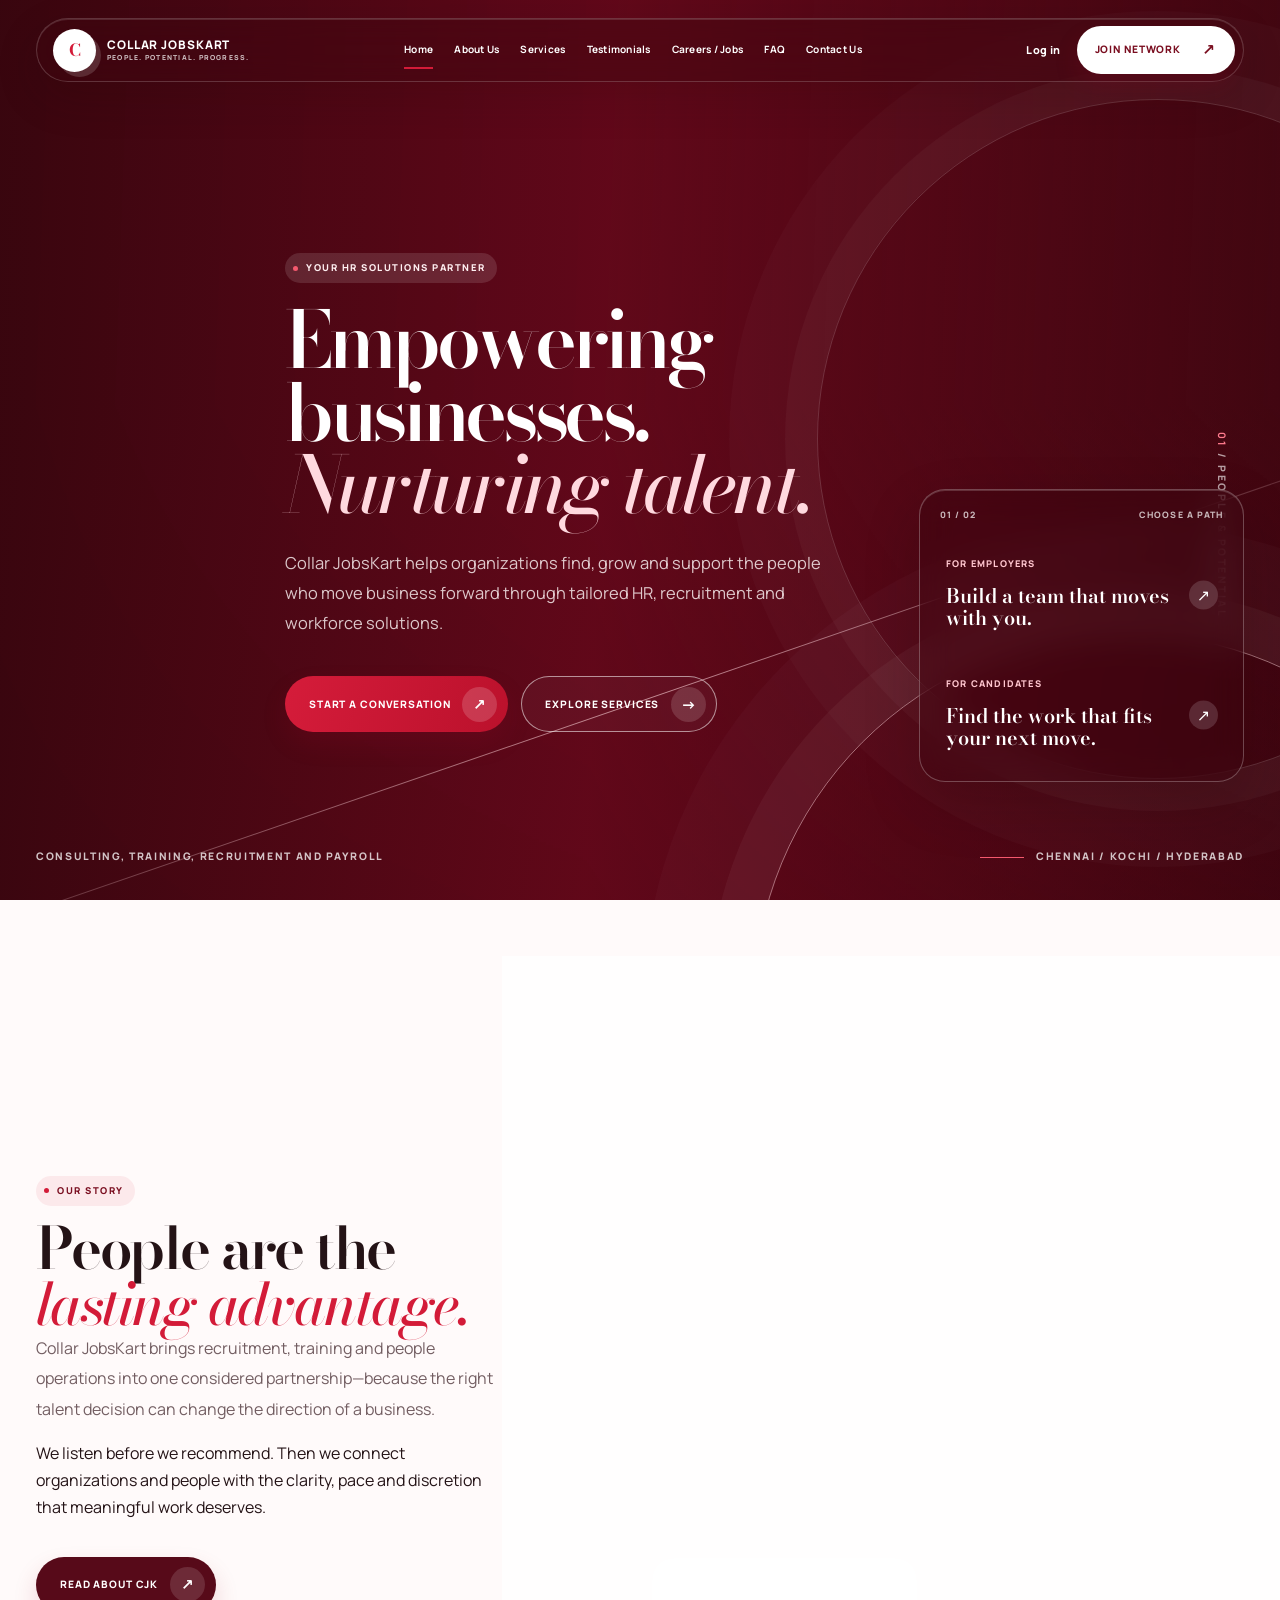
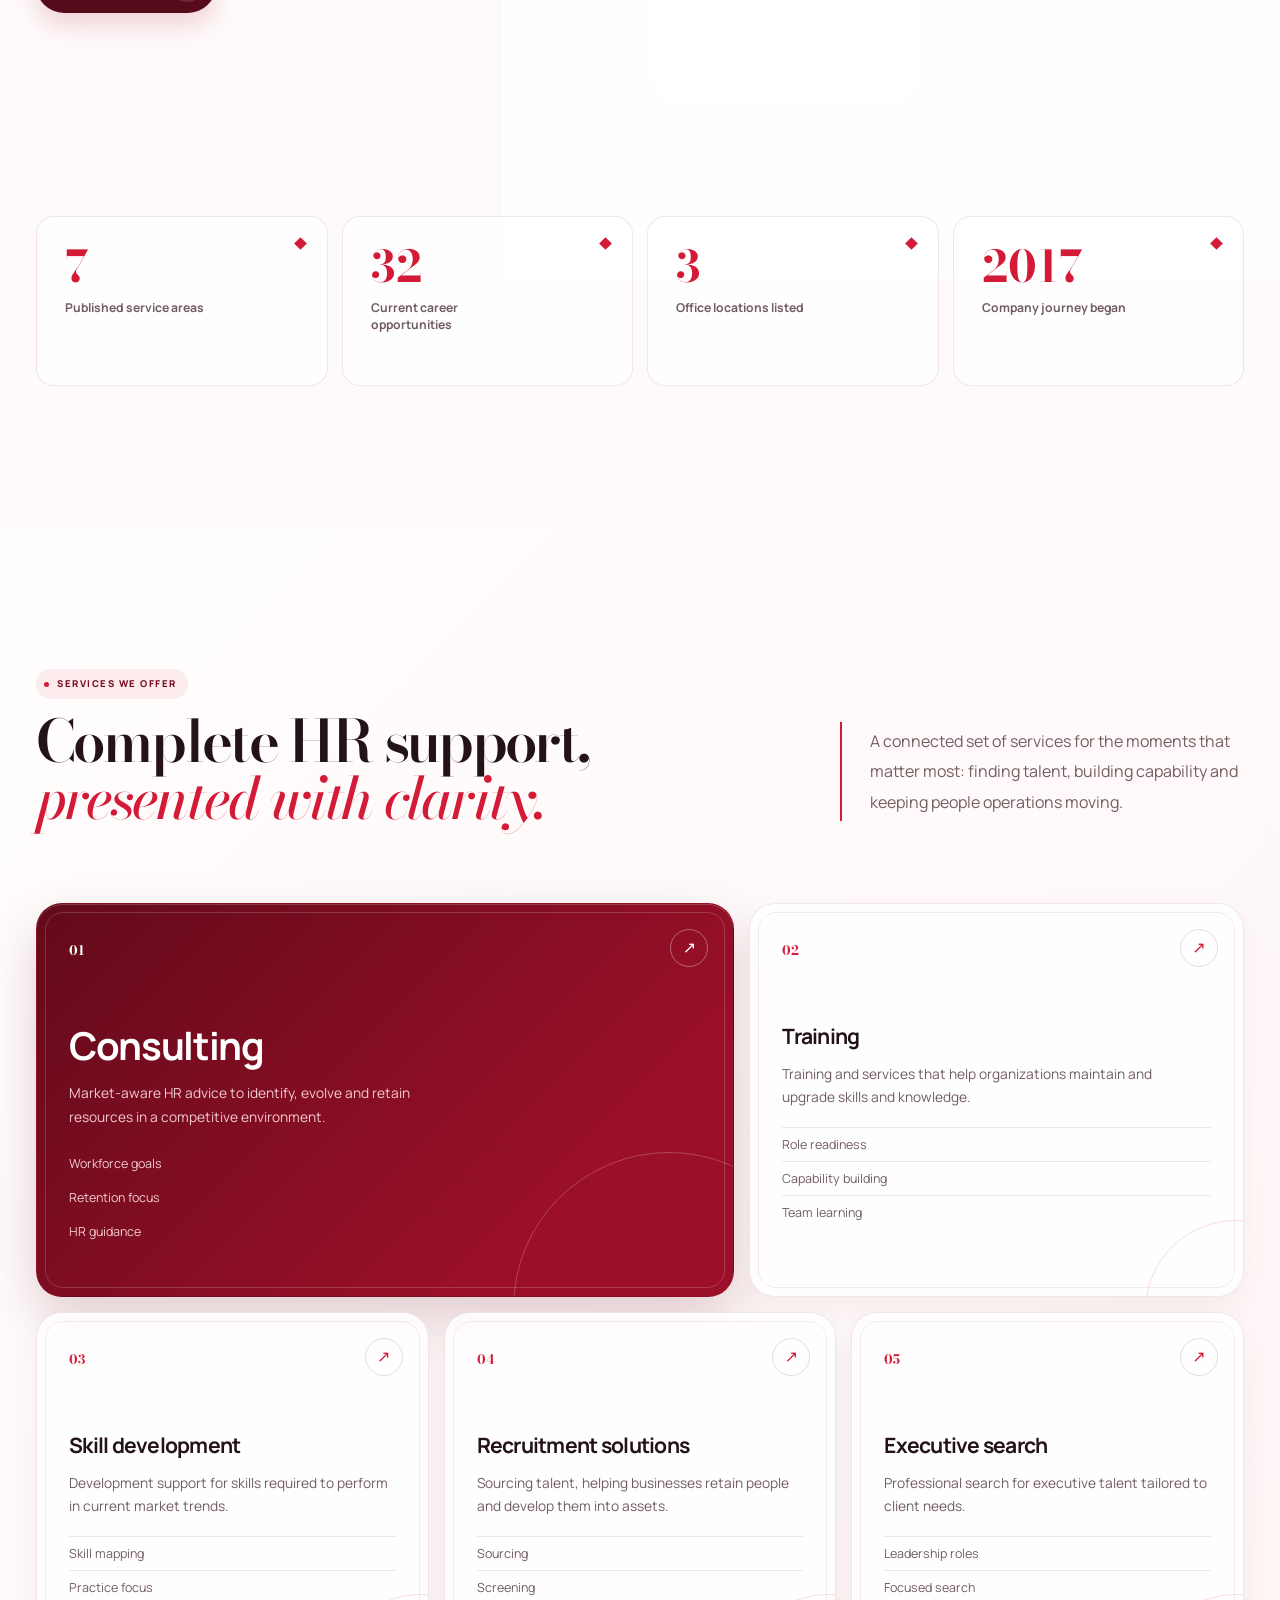
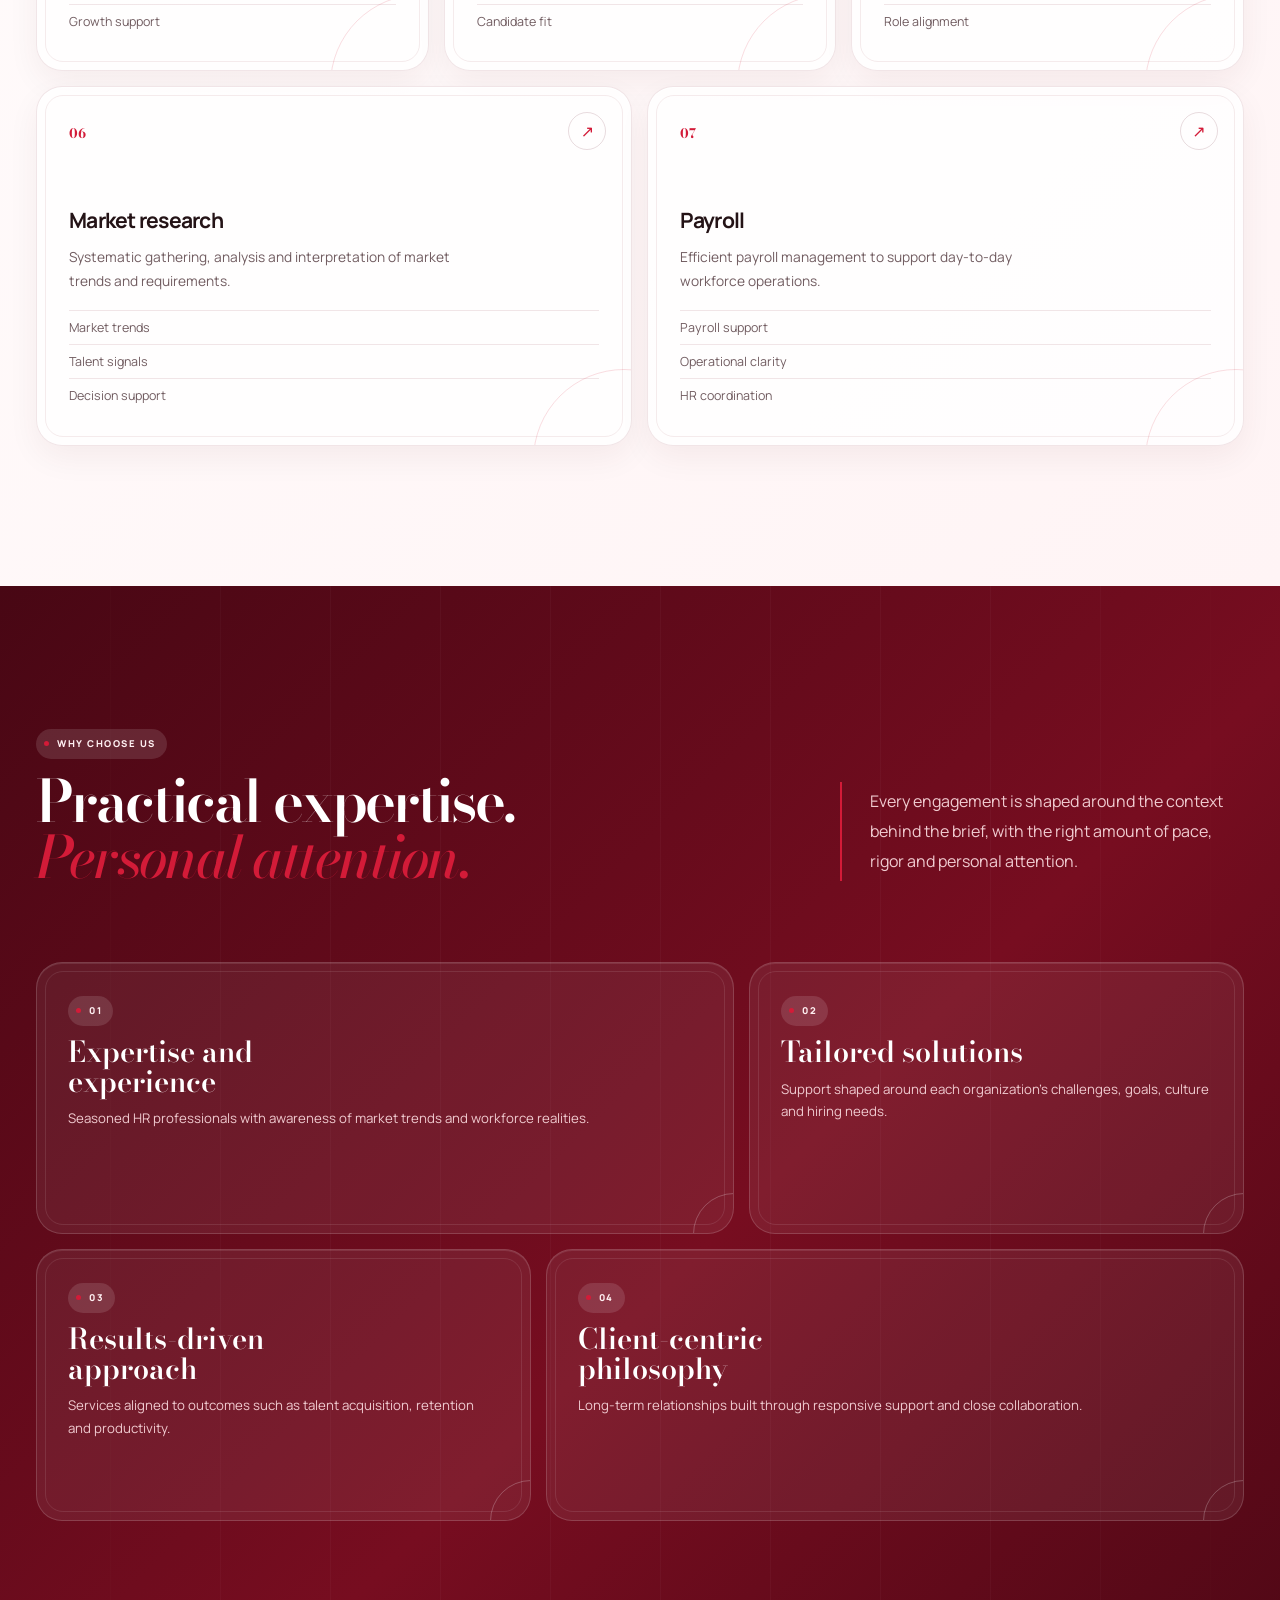
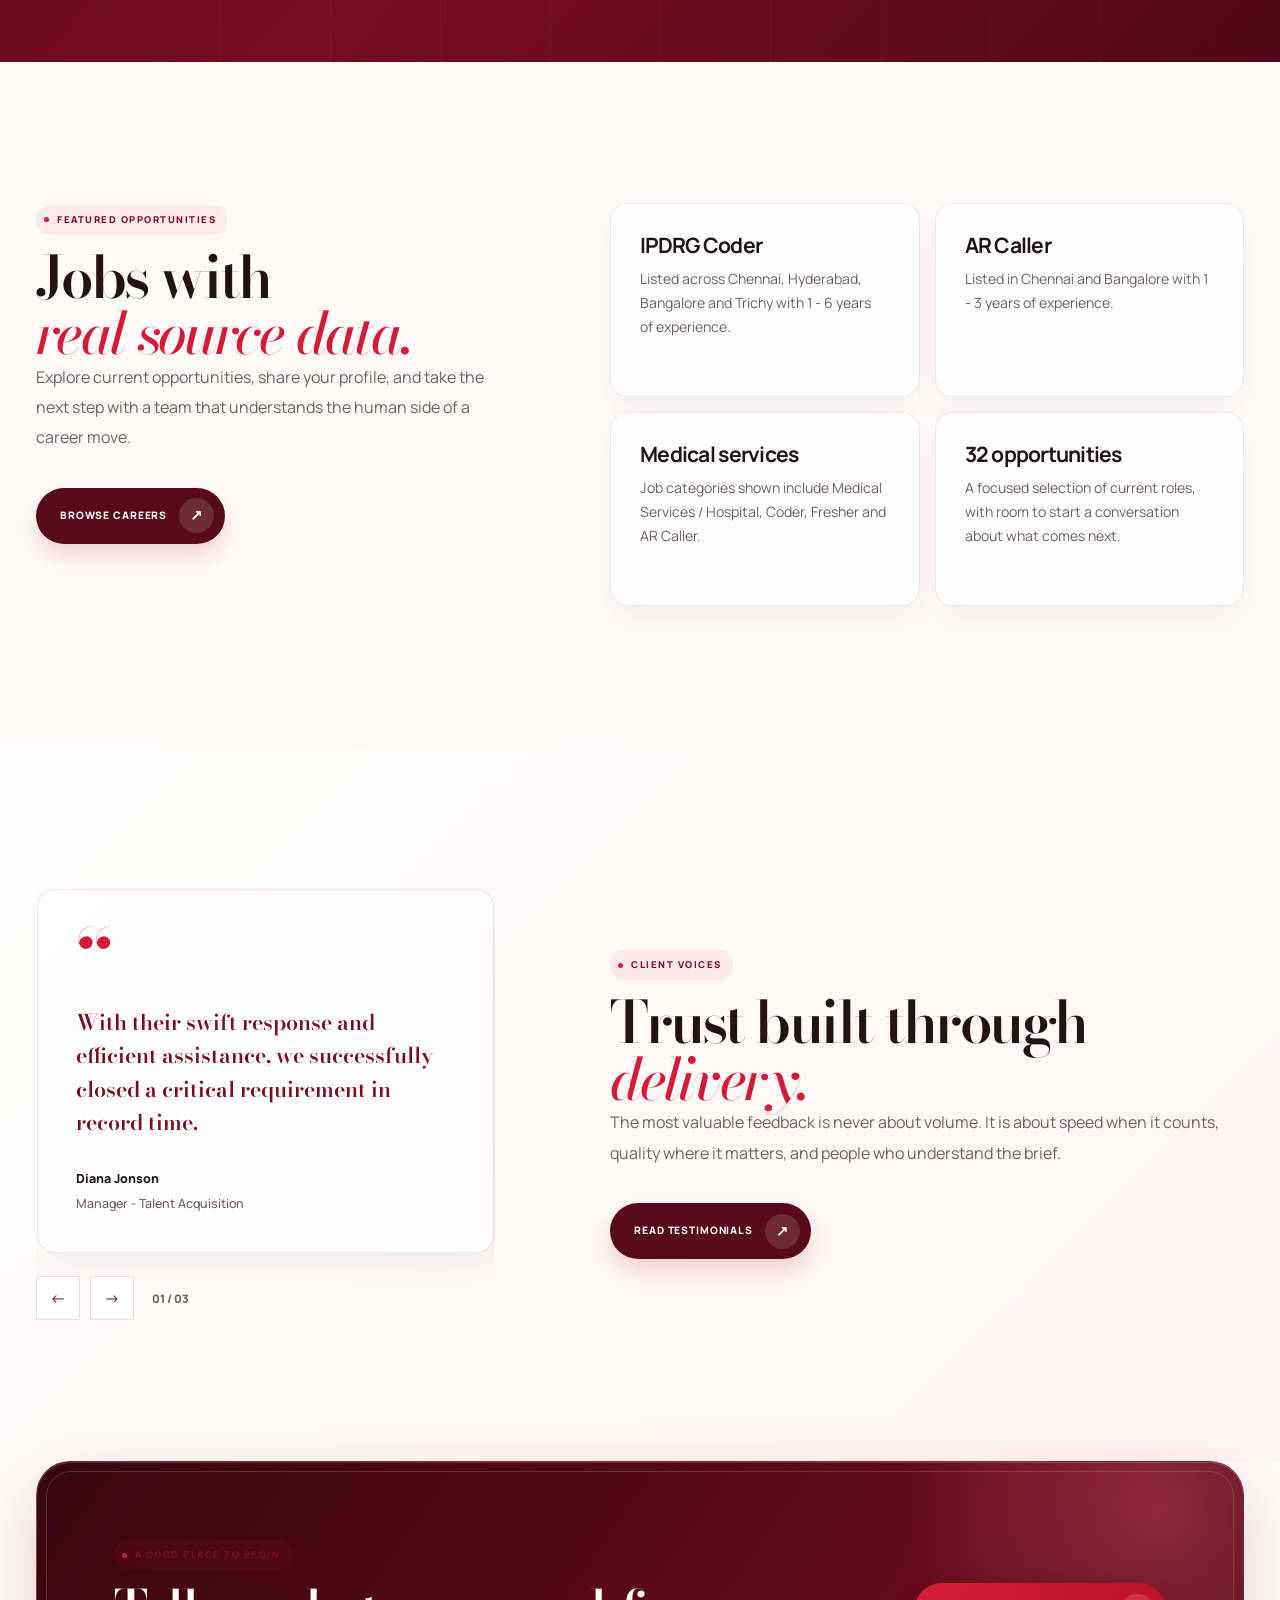
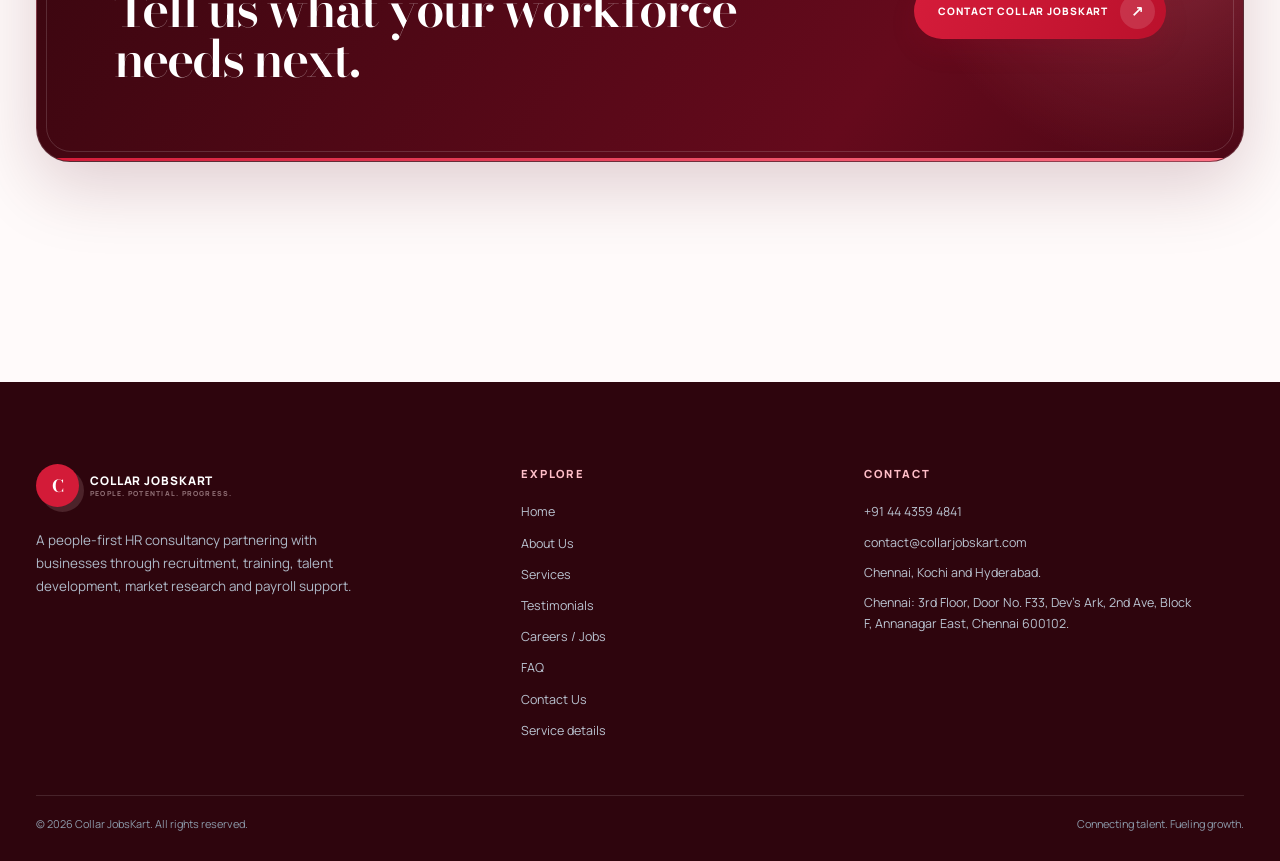
==== commit 43f8be7e: "first commit" ====
--- a/index.html
+++ b/index.html
@@ -23,6 +23,11 @@
           <a class="btn btn-outline" href="services.html">Explore services <span class="arrow">&rarr;</span></a>
         </div>
       </div>
+      <aside class="hero-lens" aria-label="Choose your journey">
+        <div class="hero-lens__top"><span>01 / 02</span><span>Choose a path</span></div>
+        <a class="hero-lens__item" href="contact.html?interest=recruitment"><span>For employers</span><strong>Build a team that moves with you.</strong><i>&nearr;</i></a>
+        <a class="hero-lens__item" href="careers.html"><span>For candidates</span><strong>Find the work that fits your next move.</strong><i>&nearr;</i></a>
+      </aside>
       <div class="hero-index"><b>01</b> / People &amp; potential</div>
       <div class="wrap hero-foot">
         <span>Consulting, training, recruitment and payroll</span>
@@ -30,13 +35,13 @@
       </div>
     </section>
 
-    <section class="section">
+    <section class="section story-section">
       <div class="wrap split">
         <div class="reveal">
           <div class="eyebrow">Our story</div>
           <h2>People are the<br><span class="serif">lasting advantage.</span></h2>
-          <p class="lede">The source company describes itself as a leading HR consultancy built to empower businesses with tailored workforce solutions. The work spans recruitment, training and talent management.</p>
-          <p>We have shaped that into a clearer digital message: listen closely, understand the workforce need, and connect businesses with people who can contribute with confidence.</p>
+          <p class="lede">Collar JobsKart brings recruitment, training and people operations into one considered partnership—because the right talent decision can change the direction of a business.</p>
+          <p>We listen before we recommend. Then we connect organizations and people with the clarity, pace and discretion that meaningful work deserves.</p>
           <a class="btn btn-dark" href="about.html">Read about CJK <span class="arrow">&nearr;</span></a>
         </div>
         <div class="visual-frame reveal">
@@ -49,20 +54,20 @@
       </div>
       <div class="wrap metric-row reveal">
         <div class="metric"><strong data-count="7">0</strong><span>Published service areas</span></div>
-        <div class="metric"><strong data-count="32">0</strong><span>Jobs live on the source site</span></div>
+        <div class="metric"><strong data-count="32">0</strong><span>Current career opportunities</span></div>
         <div class="metric"><strong data-count="3">0</strong><span>Office locations listed</span></div>
         <div class="metric"><strong data-count="2017">0</strong><span>Company journey began</span></div>
       </div>
     </section>
 
-    <section class="section paper-band">
+    <section class="section paper-band capability-section" id="capabilities">
       <div class="wrap">
         <div class="section-head reveal">
           <div>
             <div class="eyebrow">Services we offer</div>
             <h2>Complete HR support,<br><span class="serif">presented with clarity.</span></h2>
           </div>
-          <p class="lede">The original service set is preserved and expanded into clear, decision-ready sections for employers and candidates.</p>
+          <p class="lede">A connected set of services for the moments that matter most: finding talent, building capability and keeping people operations moving.</p>
         </div>
         <div class="service-grid stagger">
           <a class="service-card reveal" style="--i:0" href="service-detail.html?service=consulting">
@@ -111,14 +116,14 @@
       </div>
     </section>
 
-    <section class="section blue-band">
+    <section class="section blue-band value-section">
       <div class="wrap">
         <div class="section-head reveal">
           <div>
             <div class="eyebrow">Why choose us</div>
             <h2>Practical expertise.<br><span class="serif">Personal attention.</span></h2>
           </div>
-          <p class="lede">The source site highlights expertise, tailored solutions, results-driven work and a client-centric philosophy. The redesigned page gives each promise room to breathe.</p>
+          <p class="lede">Every engagement is shaped around the context behind the brief, with the right amount of pace, rigor and personal attention.</p>
         </div>
         <div class="benefit-grid reveal">
           <article class="benefit">
@@ -150,7 +155,7 @@
         <div class="reveal">
           <div class="eyebrow">Featured opportunities</div>
           <h2>Jobs with<br><span class="serif">real source data.</span></h2>
-          <p class="lede">The source website lists medical services and hospital roles such as IPDRG Coder and AR Caller across Chennai, Hyderabad, Bangalore and Trichy.</p>
+          <p class="lede">Explore current opportunities, share your profile, and take the next step with a team that understands the human side of a career move.</p>
           <a class="btn btn-dark" href="careers.html">Browse careers <span class="arrow">&nearr;</span></a>
         </div>
         <div class="detail-grid reveal">
@@ -167,14 +172,14 @@
             <p>Job categories shown include Medical Services / Hospital, Coder, Fresher and AR Caller.</p>
           </article>
           <article class="mini-card">
-            <h3>32 jobs live</h3>
-            <p>The source website currently displays 32 live jobs and 0 added today.</p>
-          </article>
-        </div>
-      </div>
-    </section>
-
-    <section class="section paper-band">
+            <h3>32 opportunities</h3>
+            <p>A focused selection of current roles, with room to start a conversation about what comes next.</p>
+          </article>
+        </div>
+      </div>
+    </section>
+
+    <section class="section paper-band voices-section">
       <div class="wrap split">
         <div class="testimonial-wrap reveal" data-slider>
           <div class="testimonial-track">
@@ -215,7 +220,7 @@
         <div class="reveal">
           <div class="eyebrow">Client voices</div>
           <h2>Trust built through<br><span class="serif">delivery.</span></h2>
-          <p class="lede">The testimonial content on the original site consistently speaks about responsiveness, quality profiles, niche hiring support and professionalism.</p>
+          <p class="lede">The most valuable feedback is never about volume. It is about speed when it counts, quality where it matters, and people who understand the brief.</p>
           <a class="btn btn-dark" href="testimonials.html">Read testimonials <span class="arrow">&nearr;</span></a>
         </div>
       </div>
--- a/styles.css
+++ b/styles.css
@@ -1,25 +1,25 @@
-@import url('https://fonts.googleapis.com/css2?family=Cormorant+Garamond:wght@500;600;700&family=Plus+Jakarta+Sans:wght@400;500;600;700;800&display=swap');
+@import url('https://fonts.googleapis.com/css2?family=Bodoni+Moda:opsz,wght@6..96,500;6..96,600;6..96,700&family=Manrope:wght@400;500;600;700;800&display=swap');
 
 :root {
-  --ink: #101827;
-  --navy: #102f55;
-  --navy-deep: #071b31;
-  --blue: #286fa6;
-  --blue-soft: #e8f1f8;
-  --gold: #c99648;
-  --gold-soft: #f0dfbf;
-  --ivory: #f8f3ea;
-  --paper: #fbfaf6;
-  --mist: #edf2f5;
-  --sage: #718879;
-  --clay: #b6684d;
-  --muted: #647285;
-  --line: rgba(16, 47, 85, 0.14);
+  --ink: #241316;
+  --navy: #7a0e20;
+  --navy-deep: #39060f;
+  --blue: #d31b38;
+  --blue-soft: #fce8eb;
+  --gold: #c91632;
+  --gold-soft: #ffd7dd;
+  --ivory: #fff6f7;
+  --paper: #fffdfd;
+  --mist: #f8e9eb;
+  --sage: #933040;
+  --clay: #e34d60;
+  --muted: #715c60;
+  --line: rgba(95, 12, 29, 0.14);
   --white: #fff;
-  --serif: "Cormorant Garamond", Georgia, serif;
-  --sans: "Plus Jakarta Sans", system-ui, sans-serif;
-  --shadow-soft: 0 26px 80px rgba(16, 47, 85, 0.12);
-  --shadow-card: 0 18px 45px rgba(16, 47, 85, 0.1);
+  --serif: "Bodoni Moda", "Iowan Old Style", Georgia, serif;
+  --sans: "Manrope", system-ui, sans-serif;
+  --shadow-soft: 0 28px 84px rgba(77, 7, 21, 0.15);
+  --shadow-card: 0 18px 45px rgba(77, 7, 21, 0.11);
   --wrap: min(1180px, calc(100% - 64px));
   --motion: cubic-bezier(0.22, 0.7, 0.22, 1);
 }
@@ -1854,3 +1854,1970 @@
     transform: none;
   }
 }
+
+/* --------------------------------------------------------------------------
+   Executive crimson redesign
+   The red thread is a visual metaphor for the right introduction: a clear,
+   intentional connection between a person and a business.
+   -------------------------------------------------------------------------- */
+
+::selection {
+  background: var(--blue);
+  color: #fff;
+}
+
+body {
+  background:
+    radial-gradient(circle at 92% 8%, rgba(226, 56, 79, 0.08), transparent 25rem),
+    linear-gradient(135deg, #fff 0%, var(--paper) 55%, #fff7f8 100%);
+}
+
+body::before {
+  background:
+    linear-gradient(90deg, rgba(122, 14, 32, 0.035) 1px, transparent 1px),
+    linear-gradient(180deg, rgba(122, 14, 32, 0.025) 1px, transparent 1px);
+  background-size: 80px 80px;
+  opacity: 0.55;
+}
+
+:focus-visible {
+  outline: 3px solid rgba(211, 27, 56, 0.42);
+  outline-offset: 4px;
+}
+
+h1,
+h2 {
+  letter-spacing: -0.045em;
+}
+
+h1 {
+  font-weight: 600;
+}
+
+h3 {
+  letter-spacing: -0.035em;
+}
+
+.eyebrow {
+  gap: 11px;
+  color: var(--blue);
+  font-size: 0.65rem;
+  letter-spacing: 0.21em;
+}
+
+.eyebrow::before {
+  width: 34px;
+  height: 2px;
+  background: var(--blue);
+}
+
+.section .serif,
+.paper-band .serif,
+.auth-shell .serif {
+  color: var(--blue);
+}
+
+.lede {
+  color: #735e62;
+}
+
+.site-header {
+  padding: 20px 0;
+}
+
+.site-header.scrolled {
+  background: rgba(255, 253, 253, 0.9);
+  box-shadow: 0 10px 32px rgba(72, 5, 19, 0.08), 0 1px 0 rgba(122, 14, 32, 0.08);
+}
+
+.nav {
+  min-height: 52px;
+}
+
+.brand {
+  gap: 11px;
+}
+
+.brand-mark {
+  width: 43px;
+  height: 43px;
+  border: 0;
+  border-radius: 3px;
+  background: var(--blue);
+  color: #fff;
+  box-shadow: 5px 5px 0 rgba(211, 27, 56, 0.16);
+  font-family: var(--serif);
+}
+
+.brand-name {
+  color: var(--navy);
+  font-size: 0.82rem;
+  letter-spacing: 0.075em;
+}
+
+.brand-name small {
+  color: #8f6e74;
+  font-size: 0.46rem;
+  letter-spacing: 0.18em;
+}
+
+.nav-links {
+  gap: 25px;
+}
+
+.nav-links a {
+  color: #5b474b;
+  font-size: 0.67rem;
+  letter-spacing: 0.025em;
+}
+
+.nav-links a::after {
+  bottom: -10px;
+  height: 2px;
+  background: var(--blue);
+}
+
+.nav-links a:hover,
+.nav-links a.active {
+  color: var(--blue);
+}
+
+.nav-login {
+  color: var(--navy);
+  font-size: 0.68rem;
+  letter-spacing: 0.035em;
+}
+
+.site-header.over-hero:not(.scrolled) .brand-mark {
+  background: #fff;
+  color: var(--blue);
+  border-color: transparent;
+  box-shadow: 5px 5px 0 rgba(255, 255, 255, 0.15);
+}
+
+.site-header.over-hero:not(.scrolled) .btn-dark {
+  background: #fff;
+  color: var(--navy);
+}
+
+.btn {
+  min-height: 53px;
+  padding: 0 22px;
+  border-radius: 3px;
+  background: linear-gradient(110deg, #bb112c 0%, #d51c3a 44%, #ef5365 50%, #d51c3a 56%, #bb112c 100%) 100% / 240% 100%;
+  color: #fff;
+  box-shadow: 0 12px 24px rgba(157, 8, 35, 0.16);
+  font-size: 0.68rem;
+  letter-spacing: 0.075em;
+  text-transform: uppercase;
+  transition: transform 430ms var(--motion), box-shadow 430ms var(--motion), background-position 750ms var(--motion), color 430ms var(--motion), border-color 430ms var(--motion);
+}
+
+.btn:hover {
+  background-position: 0 0;
+  box-shadow: 0 19px 34px rgba(157, 8, 35, 0.24);
+  transform: translate3d(var(--magnet-x, 0), calc(-3px + var(--magnet-y, 0)), 0);
+}
+
+.btn:active {
+  transform: translate3d(0, -1px, 0) scale(0.985);
+}
+
+.btn-dark {
+  background: #570a19;
+  color: #fff;
+}
+
+.btn-dark:hover {
+  background: #570a19;
+  color: #fff;
+}
+
+.btn-light {
+  background: #fff;
+  color: var(--navy);
+  border-color: rgba(122, 14, 32, 0.17);
+  box-shadow: none;
+}
+
+.btn-light:hover {
+  background: #fff;
+  color: var(--blue);
+  box-shadow: 0 13px 25px rgba(77, 7, 21, 0.11);
+}
+
+.btn-outline {
+  border-color: rgba(255, 255, 255, 0.54);
+  background: rgba(255, 255, 255, 0.035);
+  box-shadow: none;
+}
+
+.btn-outline:hover {
+  background: #fff;
+  color: var(--navy);
+  box-shadow: 0 15px 30px rgba(40, 0, 9, 0.18);
+}
+
+.arrow {
+  width: 27px;
+  height: 27px;
+  border-radius: 2px;
+  background: rgba(255, 255, 255, 0.16);
+}
+
+.btn-light .arrow {
+  background: var(--blue-soft);
+}
+
+.hero {
+  min-height: 780px;
+  background: #39060f;
+}
+
+.hero-media {
+  --parallax-x: 0px;
+  --parallax-y: 0px;
+  filter: grayscale(0.42) contrast(1.05) saturate(0.72);
+  transform: translate3d(var(--parallax-x), var(--parallax-y), 0) scale(1.055);
+  animation: cinematic-enter 1450ms var(--motion) both;
+  will-change: transform;
+}
+
+.hero-shade {
+  overflow: hidden;
+  background:
+    linear-gradient(92deg, rgba(57, 6, 15, 0.96) 0%, rgba(105, 9, 28, 0.84) 47%, rgba(91, 8, 23, 0.24) 100%),
+    linear-gradient(0deg, rgba(53, 3, 13, 0.65), transparent 55%);
+}
+
+.hero-shade::before {
+  content: "";
+  position: absolute;
+  width: min(67vw, 880px);
+  aspect-ratio: 1;
+  right: -22vw;
+  bottom: -54%;
+  border: 1px solid rgba(255, 215, 221, 0.5);
+  border-radius: 50%;
+  box-shadow: 0 0 0 45px rgba(255, 215, 221, 0.045), 0 0 0 110px rgba(255, 215, 221, 0.025);
+  animation: pulse-orbit 9s ease-in-out infinite;
+}
+
+.hero-shade::after {
+  content: "";
+  position: absolute;
+  width: 150%;
+  height: 1px;
+  left: -25%;
+  bottom: 22%;
+  background: linear-gradient(90deg, transparent, rgba(255, 215, 221, 0.62), transparent);
+  transform: rotate(-19deg);
+  animation: thread-glide 8s ease-in-out infinite;
+}
+
+.hero-content {
+  max-width: 900px;
+  animation: rise 900ms 180ms var(--motion) both;
+}
+
+.hero .eyebrow {
+  color: #ffd8de;
+}
+
+.hero .eyebrow::before {
+  background: #f4596e;
+}
+
+.hero h1 {
+  max-width: 830px;
+  letter-spacing: -0.055em;
+  text-wrap: balance;
+}
+
+.hero p {
+  color: rgba(255, 247, 248, 0.8);
+}
+
+.hero-index b {
+  color: #ff7b8e;
+}
+
+.hero-foot span:last-child::before {
+  background: #f4596e;
+}
+
+.hero--inner {
+  min-height: 545px;
+  height: 545px;
+}
+
+.hero--inner h1 {
+  font-size: clamp(3.3rem, 5.3vw, 5rem);
+}
+
+.section {
+  padding: clamp(82px, 9vw, 128px) 0;
+}
+
+.paper-band {
+  position: relative;
+  background: linear-gradient(135deg, #fff 0%, #fff8f8 100%);
+}
+
+.blue-band {
+  background:
+    radial-gradient(circle at 94% 8%, rgba(255, 116, 136, 0.19), transparent 21rem),
+    linear-gradient(130deg, #4c0715, #700d20 62%, #570a19);
+}
+
+.blue-band::after {
+  content: "";
+  position: absolute;
+  inset: 0;
+  pointer-events: none;
+  background: linear-gradient(90deg, rgba(255, 255, 255, 0.06) 1px, transparent 1px);
+  background-size: 110px 100%;
+  mask-image: linear-gradient(90deg, transparent, #000 20%, #000 80%, transparent);
+}
+
+.blue-band > .wrap {
+  position: relative;
+  z-index: 1;
+}
+
+.blue-band .eyebrow {
+  color: #ffd9de;
+}
+
+.blue-band .lede,
+.blue-band p {
+  color: #f0cbd0;
+}
+
+.visual-frame {
+  min-height: 510px;
+}
+
+.visual-frame img {
+  width: 84%;
+  height: 470px;
+  border: 0;
+  box-shadow: 18px 18px 0 var(--blue-soft), var(--shadow-card);
+}
+
+.visual-frame::after {
+  z-index: 0;
+  left: 13%;
+  top: 9%;
+  width: 85%;
+  height: 470px;
+  border: 1px solid var(--blue);
+}
+
+.visual-frame img,
+.image-caption {
+  position: relative;
+  z-index: 1;
+}
+
+.image-caption {
+  right: -1px;
+  bottom: 3px;
+  padding: 25px 27px;
+  background: #5c0a1a;
+  border-left: 3px solid #ef5365;
+}
+
+.image-caption strong {
+  color: #fff;
+}
+
+.image-caption span {
+  color: #f4cfd5;
+}
+
+.metric-row {
+  margin-top: 56px;
+  background: rgba(122, 14, 32, 0.12);
+  border-color: rgba(122, 14, 32, 0.12);
+}
+
+.metric {
+  position: relative;
+  overflow: hidden;
+  min-height: 142px;
+  background: rgba(255, 255, 255, 0.84);
+}
+
+.metric::after {
+  content: "";
+  position: absolute;
+  width: 9px;
+  height: 9px;
+  right: 22px;
+  top: 22px;
+  background: var(--blue);
+  transform: rotate(45deg);
+}
+
+.metric strong,
+.service-no,
+.process-step span,
+.milestone time,
+.quote-mark {
+  color: var(--blue);
+}
+
+.service-grid {
+  border-color: rgba(122, 14, 32, 0.14);
+}
+
+.service-card {
+  min-height: 318px;
+  background: rgba(255, 255, 255, 0.76);
+  border-color: rgba(122, 14, 32, 0.14);
+}
+
+.service-card::before {
+  content: "";
+  position: absolute;
+  left: 0;
+  bottom: 0;
+  width: 100%;
+  height: 3px;
+  background: var(--blue);
+  transform: scaleX(0);
+  transform-origin: left;
+  transition: transform 520ms var(--motion);
+}
+
+.service-card:hover {
+  background: linear-gradient(145deg, #6f0a1d, #941027);
+  box-shadow: 0 22px 45px rgba(90, 6, 23, 0.2);
+  transform: translateY(-8px);
+}
+
+.service-card:hover::before {
+  transform: scaleX(1);
+}
+
+.service-card .card-arrow {
+  border-radius: 3px;
+  color: var(--blue);
+}
+
+.service-card:hover .card-arrow {
+  color: #fff;
+  border-color: rgba(255, 255, 255, 0.35);
+}
+
+.service-card li {
+  border-color: rgba(122, 14, 32, 0.1);
+}
+
+.service-card:hover p,
+.service-card:hover ul {
+  color: #f6d8dd;
+}
+
+.benefit-grid {
+  border-color: rgba(255, 214, 221, 0.18);
+}
+
+.benefit {
+  position: relative;
+  overflow: hidden;
+  min-height: 225px;
+}
+
+.benefit::after {
+  content: "";
+  position: absolute;
+  width: 80px;
+  height: 80px;
+  right: -42px;
+  bottom: -42px;
+  border: 1px solid rgba(255, 255, 255, 0.24);
+  border-radius: 50%;
+}
+
+.benefit strong,
+.blue-band .benefit strong {
+  color: #fff;
+}
+
+.paper-band .benefit strong,
+.section:not(.blue-band) .benefit strong {
+  color: var(--navy);
+}
+
+.process-step {
+  border-color: var(--blue);
+}
+
+.feature-list li::before {
+  background: var(--blue);
+}
+
+.detail-panel,
+.mini-card,
+.office,
+.job-card,
+.quote-card {
+  border-color: rgba(122, 14, 32, 0.14);
+}
+
+.detail-panel,
+.mini-card,
+.office,
+.job-card,
+.quote-card {
+  background: rgba(255, 255, 255, 0.9);
+}
+
+.mini-card,
+.office {
+  transition: transform 420ms var(--motion), box-shadow 420ms var(--motion), border-color 420ms var(--motion);
+}
+
+.mini-card:hover,
+.office:hover {
+  border-color: rgba(211, 27, 56, 0.38);
+  box-shadow: 0 16px 32px rgba(77, 7, 21, 0.1);
+  transform: translateY(-5px);
+}
+
+.jobs-filter input,
+.jobs-filter select,
+.form-control {
+  min-height: 54px;
+  border-color: rgba(122, 14, 32, 0.16);
+  background: #fff;
+}
+
+.jobs-filter input:focus,
+.jobs-filter select:focus,
+.form-control:focus {
+  border-color: var(--blue);
+  box-shadow: 0 0 0 4px rgba(211, 27, 56, 0.1);
+}
+
+.job-card:hover {
+  border-color: rgba(211, 27, 56, 0.42);
+  box-shadow: 0 19px 36px rgba(77, 7, 21, 0.1);
+}
+
+.tag {
+  border-color: rgba(122, 14, 32, 0.14);
+  color: #745e62;
+}
+
+.notice {
+  border-color: var(--blue);
+  background: var(--blue-soft);
+  color: #6f3943;
+}
+
+.quote-card {
+  border-top: 3px solid var(--blue);
+}
+
+.quote-card blockquote {
+  color: var(--navy);
+}
+
+.slider-btn {
+  border-radius: 3px;
+  color: var(--navy);
+}
+
+.slider-btn:hover {
+  background: var(--navy);
+}
+
+.faq-question {
+  color: var(--navy);
+}
+
+.faq-question span:last-child {
+  border-radius: 3px;
+  color: var(--blue);
+}
+
+.faq-item.open .faq-question span:last-child {
+  background: var(--blue-soft);
+}
+
+.form-status,
+.auth-foot a,
+.toggle-password,
+.office a {
+  color: var(--blue);
+}
+
+.auth-shell {
+  border-color: rgba(122, 14, 32, 0.13);
+}
+
+.auth-visual {
+  background: #590a1a;
+}
+
+.auth-visual::before {
+  background: linear-gradient(0deg, rgba(57, 6, 15, 0.9), rgba(104, 8, 28, 0.35)), var(--auth-image, url("https://images.unsplash.com/photo-1551836022-d5d88e9218df?auto=format&fit=crop&w=1400&q=84")) center / cover;
+}
+
+.timeline {
+  background: rgba(122, 14, 32, 0.13);
+  border-color: rgba(122, 14, 32, 0.13);
+}
+
+.milestone {
+  background: rgba(255, 255, 255, 0.78);
+}
+
+.cta-panel {
+  padding: clamp(40px, 6vw, 70px);
+  background:
+    radial-gradient(circle at 93% 16%, rgba(255, 115, 136, 0.3), transparent 16rem),
+    linear-gradient(125deg, #39060f, #650a1c 70%, #4c0715);
+}
+
+.cta-panel::after {
+  height: 3px;
+  background: linear-gradient(90deg, #d31b38, #ff7487, #d31b38);
+  background-size: 200% 100%;
+  animation: thread-flow 4s linear infinite;
+}
+
+.site-footer {
+  background: #2e050d;
+}
+
+.footer-title {
+  color: #ffbec8;
+}
+
+.footer-brand .brand-mark {
+  box-shadow: 5px 5px 0 rgba(255, 215, 221, 0.14);
+}
+
+.back-top,
+.toast {
+  background: var(--blue);
+}
+
+.page-intro {
+  position: fixed;
+  inset: 0;
+  z-index: 100;
+  display: grid;
+  place-items: center;
+  overflow: hidden;
+  background: #fffafa;
+  color: var(--navy);
+  transition: clip-path 850ms cubic-bezier(0.77, 0, 0.18, 1), visibility 850ms step-end;
+}
+
+.page-intro::before,
+.page-intro::after {
+  content: "";
+  position: absolute;
+  border-radius: 50%;
+  border: 1px solid rgba(211, 27, 56, 0.2);
+}
+
+.page-intro::before {
+  width: min(72vw, 940px);
+  aspect-ratio: 1;
+  transform: translate(-35%, 30%);
+}
+
+.page-intro::after {
+  width: min(46vw, 600px);
+  aspect-ratio: 1;
+  transform: translate(53%, -44%);
+}
+
+.page-intro__inside {
+  position: relative;
+  z-index: 1;
+  display: grid;
+  gap: 15px;
+  justify-items: center;
+  animation: loader-rise 650ms var(--motion) both;
+}
+
+.page-intro__mark {
+  width: 62px;
+  height: 62px;
+  display: grid;
+  place-items: center;
+  background: var(--blue);
+  color: #fff;
+  box-shadow: 8px 8px 0 var(--blue-soft);
+  font: 600 1.8rem var(--serif);
+}
+
+.page-intro__name {
+  font-size: 0.72rem;
+  font-weight: 800;
+  letter-spacing: 0.24em;
+}
+
+.page-intro__line {
+  width: 96px;
+  height: 2px;
+  overflow: hidden;
+  background: #f1d7da;
+}
+
+.page-intro__line::after {
+  content: "";
+  display: block;
+  width: 45%;
+  height: 100%;
+  background: var(--blue);
+  animation: loader-thread 720ms 130ms var(--motion) both;
+}
+
+.page-intro.is-leaving {
+  clip-path: inset(0 0 100% 0);
+  visibility: hidden;
+}
+
+@keyframes cinematic-enter {
+  from { transform: translate3d(0, 12px, 0) scale(1.12); }
+  to { transform: translate3d(var(--parallax-x), var(--parallax-y), 0) scale(1.055); }
+}
+
+@keyframes pulse-orbit {
+  0%, 100% { transform: translate3d(0, 0, 0) scale(1); opacity: 0.68; }
+  50% { transform: translate3d(-22px, -18px, 0) scale(1.04); opacity: 1; }
+}
+
+@keyframes thread-glide {
+  0%, 100% { transform: translateX(-8%) rotate(-19deg); opacity: 0.2; }
+  50% { transform: translateX(8%) rotate(-19deg); opacity: 0.8; }
+}
+
+@keyframes thread-flow {
+  to { background-position: -200% 0; }
+}
+
+@keyframes loader-rise {
+  from { opacity: 0; transform: translateY(18px); }
+  to { opacity: 1; transform: translateY(0); }
+}
+
+@keyframes loader-thread {
+  from { transform: translateX(-110%); }
+  to { transform: translateX(230%); }
+}
+
+@media (max-width: 780px) {
+  .nav-links {
+    gap: 0;
+  }
+
+  .site-header.scrolled {
+    background: rgba(255, 253, 253, 0.96);
+  }
+
+  .hero {
+    min-height: 700px;
+  }
+
+  .hero--inner {
+    min-height: 500px;
+    height: 500px;
+  }
+
+  .hero-shade::before {
+    right: -55vw;
+    bottom: -34%;
+    width: 130vw;
+  }
+
+  .visual-frame img {
+    width: calc(100% - 26px);
+    height: 410px;
+  }
+
+  .visual-frame::after {
+    width: calc(100% - 26px);
+    height: 410px;
+    left: 26px;
+  }
+}
+
+@media (max-width: 520px) {
+  h1 {
+    font-size: clamp(2.7rem, 12vw, 3.6rem);
+  }
+
+  h2 {
+    font-size: clamp(2.25rem, 10vw, 3rem);
+  }
+
+  .brand-name {
+    font-size: 0.72rem;
+  }
+
+  .wrap,
+  .hero-content,
+  .nav {
+    width: calc(100vw - 30px);
+    min-width: 0;
+  }
+
+  .nav-actions {
+    margin-left: auto;
+  }
+
+  .menu-toggle {
+    display: grid !important;
+    flex: 0 0 44px;
+    place-items: center;
+    background: rgba(255, 255, 255, 0.1);
+  }
+
+  .hero-content {
+    padding-top: 72px;
+  }
+
+  .hero h1 {
+    max-width: 100%;
+    font-size: 2.42rem;
+    line-height: 1.06;
+  }
+
+  .hero p {
+    max-width: 100%;
+    overflow-wrap: anywhere;
+  }
+
+  .hero-foot {
+    font-size: 0.53rem;
+    letter-spacing: 0.11em;
+  }
+
+  .hero-foot span:last-child,
+  .hero-index {
+    display: none;
+  }
+
+  .visual-frame {
+    min-height: 440px;
+  }
+
+  .visual-frame img,
+  .visual-frame::after {
+    height: 380px;
+  }
+
+  .image-caption {
+    max-width: 230px;
+  }
+
+  .cta-panel {
+    align-items: flex-start;
+  }
+}
+
+@media (prefers-reduced-motion: reduce) {
+  .page-intro {
+    display: none;
+  }
+
+  .hero-media,
+  .hero-shade::before,
+  .hero-shade::after,
+  .cta-panel::after,
+  .page-intro__inside,
+  .page-intro__line::after {
+    animation: none !important;
+  }
+}
+
+/* --------------------------------------------------------------------------
+   Atelier layout system — editorial split / asymmetric capability gallery
+   -------------------------------------------------------------------------- */
+
+:root {
+  --wrap: min(1320px, calc(100% - 72px));
+  --space-section: clamp(104px, 11vw, 176px);
+  --space-block: clamp(34px, 4vw, 68px);
+  --curve-xl: 34px;
+  --curve-lg: 26px;
+  --curve-md: 18px;
+  --spring: cubic-bezier(0.16, 0.84, 0.24, 1);
+}
+
+html {
+  scroll-padding-top: 112px;
+}
+
+body {
+  background: #fffafa;
+}
+
+body::before {
+  z-index: -1;
+  background:
+    radial-gradient(circle at 8% 14%, rgba(211, 27, 56, 0.07), transparent 18rem),
+    radial-gradient(circle at 88% 68%, rgba(122, 14, 32, 0.05), transparent 24rem);
+  background-size: auto;
+  opacity: 1;
+}
+
+main {
+  overflow: clip;
+}
+
+h1,
+h2,
+h3,
+p {
+  text-wrap: pretty;
+}
+
+h1 {
+  font-size: clamp(4rem, 6.15vw, 6.65rem);
+  line-height: 0.92;
+}
+
+h2 {
+  font-size: clamp(3rem, 4.55vw, 5.2rem);
+  line-height: 0.97;
+}
+
+h3 {
+  font-size: 1.32rem;
+  line-height: 1.12;
+}
+
+.lede {
+  max-width: 40rem;
+  font-size: clamp(1rem, 1.2vw, 1.12rem);
+  line-height: 1.9;
+}
+
+.eyebrow {
+  width: fit-content;
+  padding: 7px 11px 7px 8px;
+  gap: 8px;
+  border-radius: 999px;
+  background: rgba(211, 27, 56, 0.075);
+  color: var(--navy);
+  font-size: 0.59rem;
+  letter-spacing: 0.16em;
+}
+
+.eyebrow::before {
+  width: 5px;
+  height: 5px;
+  border-radius: 999px;
+  background: var(--blue);
+}
+
+.blue-band .eyebrow,
+.hero .eyebrow {
+  background: rgba(255, 255, 255, 0.12);
+  color: #fff0f2;
+}
+
+.site-header,
+.site-header.scrolled {
+  inset: 18px 0 auto;
+  padding: 0;
+  background: transparent;
+  box-shadow: none;
+  pointer-events: none;
+}
+
+.nav {
+  width: min(1320px, calc(100% - 72px));
+  min-height: 64px;
+  padding: 7px 8px 7px 16px;
+  border: 1px solid rgba(122, 14, 32, 0.1);
+  border-radius: 999px;
+  background: rgba(255, 253, 253, 0.84);
+  box-shadow: 0 16px 44px rgba(84, 8, 24, 0.1), inset 0 1px 0 rgba(255, 255, 255, 0.92);
+  backdrop-filter: blur(18px);
+  pointer-events: auto;
+  transition: background 650ms var(--spring), box-shadow 650ms var(--spring), transform 650ms var(--spring);
+}
+
+.site-header.over-hero:not(.scrolled) .nav {
+  border-color: rgba(255, 255, 255, 0.18);
+  background: rgba(62, 5, 16, 0.42);
+  box-shadow: 0 16px 44px rgba(35, 2, 8, 0.15), inset 0 1px 0 rgba(255, 255, 255, 0.13);
+}
+
+.site-header.scrolled .nav {
+  background: rgba(255, 253, 253, 0.94);
+  box-shadow: 0 16px 42px rgba(84, 8, 24, 0.12), inset 0 1px 0 #fff;
+}
+
+.brand-mark {
+  width: 43px;
+  height: 43px;
+  border-radius: 50%;
+  box-shadow: none;
+}
+
+.brand-name {
+  font-size: 0.74rem;
+}
+
+.brand-name small {
+  margin-top: 3px;
+  font-size: 0.43rem;
+}
+
+.nav-links {
+  gap: clamp(14px, 1.65vw, 28px);
+}
+
+.nav-links a {
+  font-size: 0.63rem;
+  font-weight: 700;
+}
+
+.nav-actions {
+  gap: 6px;
+}
+
+.nav-actions .btn {
+  min-height: 48px;
+  padding: 0 9px 0 17px;
+}
+
+.nav-actions .btn .arrow {
+  width: 32px;
+  height: 32px;
+}
+
+.btn {
+  min-height: 56px;
+  padding: 0 10px 0 23px;
+  border-radius: 999px;
+  font-size: 0.64rem;
+  letter-spacing: 0.085em;
+}
+
+.arrow {
+  width: 35px;
+  height: 35px;
+  border-radius: 50%;
+}
+
+.btn-outline .arrow {
+  background: rgba(255, 255, 255, 0.14);
+}
+
+.hero {
+  min-height: min(930px, 100dvh);
+  height: min(930px, 100dvh);
+  isolation: isolate;
+}
+
+.hero::before {
+  content: "";
+  position: absolute;
+  z-index: 1;
+  width: min(53vw, 720px);
+  aspect-ratio: 1;
+  right: -17vw;
+  top: 11%;
+  border: 1px solid rgba(255, 255, 255, 0.17);
+  border-radius: 50%;
+  box-shadow: 0 0 0 32px rgba(255, 255, 255, 0.03), 0 0 0 88px rgba(255, 255, 255, 0.02);
+  pointer-events: none;
+}
+
+.hero-shade::before {
+  width: min(58vw, 790px);
+  right: -17vw;
+  bottom: -53%;
+}
+
+.hero-content {
+  max-width: 710px;
+  padding-top: 84px;
+}
+
+.hero h1 {
+  margin: 20px 0 28px;
+  max-width: 720px;
+}
+
+.hero h1 .serif {
+  color: #ffd9df;
+}
+
+.hero p {
+  max-width: 590px;
+  font-size: 1.03rem;
+}
+
+.hero-actions {
+  gap: 13px;
+  margin-top: 39px;
+}
+
+.hero--inner {
+  min-height: 625px;
+  height: 625px;
+}
+
+.hero--inner .hero-content {
+  max-width: 760px;
+  padding-top: 84px;
+}
+
+.hero--inner h1 {
+  max-width: 760px;
+  font-size: clamp(3.6rem, 5.25vw, 5.65rem);
+}
+
+.hero-lens {
+  position: absolute;
+  z-index: 2;
+  right: max(36px, calc((100vw - 1320px) / 2));
+  bottom: 118px;
+  width: min(325px, 26vw);
+  padding: 8px;
+  border: 1px solid rgba(255, 255, 255, 0.26);
+  border-radius: var(--curve-lg);
+  background: rgba(56, 5, 15, 0.38);
+  box-shadow: inset 0 1px 0 rgba(255, 255, 255, 0.17), 0 22px 56px rgba(29, 1, 7, 0.18);
+  backdrop-filter: blur(16px);
+}
+
+.hero-lens__top {
+  display: flex;
+  justify-content: space-between;
+  padding: 10px 12px 14px;
+  color: rgba(255, 255, 255, 0.72);
+  font-size: 0.55rem;
+  font-weight: 800;
+  letter-spacing: 0.12em;
+  text-transform: uppercase;
+}
+
+.hero-lens__item {
+  position: relative;
+  display: grid;
+  gap: 7px;
+  min-height: 116px;
+  padding: 19px 52px 18px 18px;
+  border-radius: calc(var(--curve-lg) - 7px);
+  color: #fff;
+  transition: transform 550ms var(--spring), background 550ms var(--spring);
+}
+
+.hero-lens__item + .hero-lens__item {
+  margin-top: 4px;
+}
+
+.hero-lens__item:hover {
+  background: rgba(255, 255, 255, 0.13);
+  transform: translateX(-4px);
+}
+
+.hero-lens__item span {
+  color: #ffc6cf;
+  font-size: 0.58rem;
+  font-weight: 800;
+  letter-spacing: 0.13em;
+  text-transform: uppercase;
+}
+
+.hero-lens__item strong {
+  font: 600 1.25rem/1.08 var(--serif);
+}
+
+.hero-lens__item i {
+  position: absolute;
+  right: 17px;
+  top: 50%;
+  display: grid;
+  width: 29px;
+  height: 29px;
+  place-items: center;
+  border-radius: 50%;
+  background: rgba(255, 255, 255, 0.15);
+  font-style: normal;
+  transform: translateY(-50%);
+}
+
+.section {
+  padding: var(--space-section) 0;
+}
+
+.section-head {
+  grid-template-columns: minmax(0, 1.15fr) minmax(280px, 0.65fr);
+  gap: clamp(34px, 7vw, 118px);
+  margin-bottom: clamp(46px, 6vw, 86px);
+}
+
+.section-head .lede {
+  padding: 4px 0 4px 28px;
+  border-left: 2px solid var(--blue);
+}
+
+.split {
+  grid-template-columns: minmax(0, 0.84fr) minmax(390px, 1.16fr);
+  gap: clamp(40px, 9vw, 148px);
+}
+
+.split > .reveal > .btn {
+  margin-top: 19px;
+}
+
+.visual-frame {
+  min-height: 560px;
+  padding: 10px;
+  border: 1px solid rgba(122, 14, 32, 0.1);
+  border-radius: var(--curve-xl);
+  background: rgba(255, 255, 255, 0.74);
+  box-shadow: 0 24px 72px rgba(77, 7, 21, 0.1), inset 0 1px 0 #fff;
+}
+
+.visual-frame::after {
+  display: none;
+}
+
+.visual-frame img {
+  width: 100%;
+  height: 540px;
+  border-radius: calc(var(--curve-xl) - 10px);
+  box-shadow: none;
+}
+
+.visual-frame:hover img {
+  transform: scale(1.014);
+}
+
+.image-caption {
+  right: -31px;
+  bottom: 34px;
+  max-width: 265px;
+  padding: 22px 24px;
+  border: 1px solid rgba(255, 255, 255, 0.22);
+  border-radius: 18px;
+  background: rgba(74, 7, 21, 0.9);
+  box-shadow: 0 18px 45px rgba(57, 4, 15, 0.2), inset 0 1px 0 rgba(255, 255, 255, 0.16);
+  backdrop-filter: blur(12px);
+}
+
+.image-caption strong {
+  font-size: 1.75rem;
+}
+
+.metric-row {
+  gap: 14px;
+  margin-top: 70px;
+  border: 0;
+  background: transparent;
+}
+
+.metric {
+  min-height: 170px;
+  padding: 28px;
+  border: 1px solid rgba(122, 14, 32, 0.1);
+  border-radius: var(--curve-md);
+  background: rgba(255, 255, 255, 0.76);
+  box-shadow: inset 0 1px 0 #fff;
+}
+
+.metric strong {
+  font-size: 2.72rem;
+}
+
+.metric span {
+  max-width: 145px;
+  line-height: 1.45;
+}
+
+.paper-band {
+  background: linear-gradient(135deg, #fffdfd 0%, #fff4f5 100%);
+}
+
+.capability-section {
+  position: relative;
+}
+
+.service-grid {
+  display: grid;
+  grid-template-columns: repeat(12, minmax(0, 1fr));
+  gap: 15px;
+  border: 0;
+  background: transparent;
+}
+
+.service-card {
+  min-height: 288px;
+  padding: 32px;
+  overflow: hidden;
+  border: 1px solid rgba(122, 14, 32, 0.1);
+  border-radius: var(--curve-lg);
+  background: rgba(255, 255, 255, 0.82);
+  box-shadow: 0 12px 32px rgba(77, 7, 21, 0.055), inset 0 1px 0 #fff;
+  transition: transform 650ms var(--spring), box-shadow 650ms var(--spring), background 650ms var(--spring);
+}
+
+.service-card > * {
+  position: relative;
+  z-index: 1;
+}
+
+.service-card::before {
+  inset: 8px;
+  width: auto;
+  height: auto;
+  border: 1px solid rgba(122, 14, 32, 0.08);
+  border-radius: calc(var(--curve-lg) - 8px);
+  background: transparent;
+  transform: none;
+  transition: border-color 650ms var(--spring);
+}
+
+.service-card::after {
+  content: "";
+  position: absolute;
+  width: 180px;
+  height: 180px;
+  right: -84px;
+  bottom: -106px;
+  border: 1px solid rgba(211, 27, 56, 0.15);
+  border-radius: 50%;
+  transition: transform 700ms var(--spring), border-color 700ms var(--spring);
+}
+
+.service-card:nth-child(1) {
+  grid-column: span 7;
+  min-height: 394px;
+  color: #fff;
+  background: linear-gradient(135deg, #630a1b, #9b1028 76%);
+  box-shadow: 0 22px 52px rgba(89, 7, 23, 0.18), inset 0 1px 0 rgba(255, 255, 255, 0.19);
+}
+
+.service-card:nth-child(1)::before {
+  border-color: rgba(255, 255, 255, 0.17);
+}
+
+.service-card:nth-child(1)::after {
+  width: 310px;
+  height: 310px;
+  right: -92px;
+  bottom: -168px;
+  border-color: rgba(255, 255, 255, 0.22);
+}
+
+.service-card:nth-child(2) {
+  grid-column: span 5;
+  min-height: 394px;
+}
+
+.service-card:nth-child(3),
+.service-card:nth-child(4),
+.service-card:nth-child(5) {
+  grid-column: span 4;
+}
+
+.service-card:nth-child(6),
+.service-card:nth-child(7) {
+  grid-column: span 6;
+  min-height: 250px;
+}
+
+.service-card:nth-child(1) h3 {
+  max-width: 370px;
+  font-size: clamp(2rem, 3vw, 3rem);
+}
+
+.service-card h3 {
+  margin: 61px 0 14px;
+}
+
+.service-card p {
+  max-width: 390px;
+}
+
+.service-card .card-arrow {
+  width: 38px;
+  height: 38px;
+  right: 25px;
+  top: 25px;
+  border-radius: 50%;
+}
+
+.service-card:nth-child(1) .service-no,
+.service-card:nth-child(1) .card-arrow {
+  color: #fff;
+}
+
+.service-card:nth-child(1) .card-arrow {
+  border-color: rgba(255, 255, 255, 0.34);
+}
+
+.service-card:nth-child(1) p,
+.service-card:nth-child(1) ul {
+  color: #f4cbd2;
+}
+
+.service-card:hover {
+  background: #fff;
+  color: var(--ink);
+  box-shadow: 0 28px 58px rgba(77, 7, 21, 0.15), inset 0 1px 0 #fff;
+  transform: translateY(-9px) rotate(-0.35deg);
+}
+
+.service-card:nth-child(1):hover {
+  background: linear-gradient(135deg, #630a1b, #9b1028 76%);
+  color: #fff;
+}
+
+.service-card:hover::before {
+  border-color: rgba(211, 27, 56, 0.26);
+  transform: none;
+}
+
+.service-card:hover::after {
+  transform: translate(-20px, -18px) scale(1.12);
+  border-color: rgba(211, 27, 56, 0.3);
+}
+
+.service-card:nth-child(1):hover::after {
+  border-color: rgba(255, 255, 255, 0.37);
+}
+
+.service-card:hover p,
+.service-card:hover ul {
+  color: var(--muted);
+}
+
+.service-card:nth-child(1):hover p,
+.service-card:nth-child(1):hover ul {
+  color: #f4cbd2;
+}
+
+.blue-band {
+  background: linear-gradient(135deg, #480714 0%, #770d20 58%, #510816 100%);
+}
+
+.blue-band::after {
+  opacity: 0.52;
+}
+
+.benefit-grid {
+  display: grid;
+  grid-template-columns: repeat(12, minmax(0, 1fr));
+  gap: 15px;
+  border: 0;
+  background: transparent;
+}
+
+.benefit {
+  min-height: 272px;
+  padding: 31px;
+  border: 1px solid rgba(255, 255, 255, 0.16);
+  border-radius: var(--curve-lg);
+  background: rgba(255, 255, 255, 0.065);
+  box-shadow: inset 0 1px 0 rgba(255, 255, 255, 0.1);
+}
+
+.benefit::before {
+  content: "";
+  position: absolute;
+  inset: 8px;
+  border: 1px solid rgba(255, 255, 255, 0.1);
+  border-radius: calc(var(--curve-lg) - 8px);
+  pointer-events: none;
+}
+
+.benefit:nth-child(1),
+.benefit:nth-child(4) {
+  grid-column: span 7;
+}
+
+.benefit:nth-child(2),
+.benefit:nth-child(3) {
+  grid-column: span 5;
+}
+
+.benefit strong {
+  position: relative;
+  z-index: 1;
+  max-width: 315px;
+  font-size: clamp(1.65rem, 2.25vw, 2.25rem);
+  line-height: 1.03;
+}
+
+.benefit p,
+.benefit .eyebrow {
+  position: relative;
+  z-index: 1;
+}
+
+.process-section .section-head {
+  margin-bottom: 62px;
+}
+
+.process-grid {
+  position: relative;
+  grid-template-columns: repeat(5, 1fr);
+  gap: 14px;
+}
+
+.process-grid::before {
+  content: "";
+  position: absolute;
+  left: 6%;
+  right: 6%;
+  top: 31px;
+  height: 1px;
+  background: linear-gradient(90deg, var(--blue), rgba(211, 27, 56, 0.18));
+}
+
+.process-step {
+  position: relative;
+  z-index: 1;
+  min-height: 218px;
+  padding: 0 18px 22px;
+  border: 0;
+}
+
+.process-step span {
+  display: grid;
+  width: 62px;
+  height: 62px;
+  place-items: center;
+  border: 1px solid rgba(211, 27, 56, 0.32);
+  border-radius: 50%;
+  background: #fffafa;
+  box-shadow: 0 9px 21px rgba(77, 7, 21, 0.07), inset 0 1px 0 #fff;
+  font-family: var(--sans);
+  font-size: 0.64rem;
+}
+
+.blue-band .process-step span {
+  border-color: rgba(255, 255, 255, 0.24);
+  background: #690b1d;
+  color: #fff;
+  box-shadow: inset 0 1px 0 rgba(255, 255, 255, 0.16);
+}
+
+.process-step h3 {
+  margin: 28px 0 10px;
+  font-size: 1.12rem;
+}
+
+.process-step p {
+  font-size: 0.82rem;
+  line-height: 1.7;
+}
+
+.timeline {
+  gap: 14px;
+  margin-top: 70px;
+  border: 0;
+  background: transparent;
+}
+
+.milestone {
+  min-height: 198px;
+  padding: 27px;
+  border: 1px solid rgba(122, 14, 32, 0.1);
+  border-radius: var(--curve-md);
+  background: rgba(255, 255, 255, 0.78);
+  box-shadow: inset 0 1px 0 #fff;
+}
+
+.milestone time {
+  font-size: 2rem;
+}
+
+.detail-grid {
+  gap: 15px;
+}
+
+.mini-card,
+.office,
+.job-card,
+.quote-card,
+.detail-panel {
+  border: 1px solid rgba(122, 14, 32, 0.1);
+  border-radius: var(--curve-md);
+  background: rgba(255, 255, 255, 0.8);
+  box-shadow: 0 14px 36px rgba(77, 7, 21, 0.06), inset 0 1px 0 #fff;
+}
+
+.mini-card {
+  min-height: 194px;
+  padding: 29px;
+}
+
+.office-grid {
+  gap: 15px;
+}
+
+.office {
+  min-height: 284px;
+  padding: 31px;
+}
+
+.office h3 {
+  font: 600 2rem/1 var(--serif);
+}
+
+.cta-panel {
+  min-height: 298px;
+  padding: clamp(42px, 6vw, 80px);
+  border: 1px solid rgba(255, 255, 255, 0.15);
+  border-radius: var(--curve-xl);
+  box-shadow: 0 24px 70px rgba(77, 7, 21, 0.18), inset 0 1px 0 rgba(255, 255, 255, 0.16);
+}
+
+.cta-panel::before {
+  content: "";
+  position: absolute;
+  inset: 9px;
+  border: 1px solid rgba(255, 255, 255, 0.15);
+  border-radius: calc(var(--curve-xl) - 9px);
+  pointer-events: none;
+}
+
+.cta-panel > * {
+  position: relative;
+  z-index: 1;
+}
+
+.cta-panel h2 {
+  margin-bottom: 0;
+  max-width: 700px;
+  font-size: clamp(2.7rem, 4vw, 4.65rem);
+}
+
+.form-layout {
+  gap: clamp(40px, 8vw, 128px);
+}
+
+.form-grid {
+  gap: 18px;
+  padding: clamp(25px, 3vw, 42px);
+  border: 1px solid rgba(122, 14, 32, 0.1);
+  border-radius: var(--curve-lg);
+  background: rgba(255, 255, 255, 0.75);
+  box-shadow: 0 18px 52px rgba(77, 7, 21, 0.07), inset 0 1px 0 #fff;
+}
+
+.form-control,
+.jobs-filter input,
+.jobs-filter select {
+  min-height: 56px;
+  border-radius: 14px;
+}
+
+.site-footer {
+  margin-top: 80px;
+  padding: 82px 0 27px;
+}
+
+.footer-grid {
+  gap: clamp(36px, 7vw, 120px);
+}
+
+.reveal {
+  transform: translateY(42px);
+  filter: blur(7px);
+  transition: opacity 980ms var(--spring), transform 980ms var(--spring), filter 980ms var(--spring);
+}
+
+.reveal.in-view {
+  filter: blur(0);
+}
+
+@media (max-width: 1080px) {
+  :root {
+    --wrap: min(100% - 46px, 940px);
+  }
+
+  .nav {
+    width: min(100% - 46px, 940px);
+  }
+
+  .nav-links {
+    gap: 14px;
+  }
+
+  .service-card:nth-child(1) {
+    grid-column: span 8;
+  }
+
+  .service-card:nth-child(2) {
+    grid-column: span 4;
+  }
+
+  .service-card:nth-child(3),
+  .service-card:nth-child(4),
+  .service-card:nth-child(5) {
+    grid-column: span 6;
+  }
+
+  .benefit:nth-child(1),
+  .benefit:nth-child(4),
+  .benefit:nth-child(2),
+  .benefit:nth-child(3) {
+    grid-column: span 6;
+  }
+}
+
+@media (max-width: 780px) {
+  :root {
+    --wrap: calc(100% - 38px);
+    --space-section: 88px;
+  }
+
+  .site-header,
+  .site-header.scrolled {
+    inset: 12px 0 auto;
+  }
+
+  .nav {
+    width: calc(100% - 38px);
+    min-height: 60px;
+    padding-left: 13px;
+  }
+
+  .nav-links {
+    inset: 0;
+    z-index: -1;
+    padding: 116px calc((100% - min(100% - 38px, 580px)) / 2) 42px;
+    background: rgba(255, 248, 249, 0.96);
+  }
+
+  .nav-links a {
+    color: var(--navy) !important;
+    font-size: 1.13rem;
+  }
+
+  .hero {
+    min-height: 790px;
+    height: min(830px, 100dvh);
+  }
+
+  .hero--inner {
+    min-height: 555px;
+    height: 555px;
+  }
+
+  .hero-content,
+  .hero--inner .hero-content {
+    padding-top: 92px;
+  }
+
+  .hero-lens {
+    display: none;
+  }
+
+  .hero::before {
+    width: 92vw;
+    right: -42vw;
+    top: 16%;
+  }
+
+  .section-head,
+  .split,
+  .form-layout {
+    gap: 38px;
+  }
+
+  .section-head .lede {
+    padding-left: 20px;
+  }
+
+  .visual-frame {
+    min-height: 450px;
+  }
+
+  .visual-frame img {
+    height: 430px;
+  }
+
+  .image-caption {
+    right: 22px;
+    bottom: 24px;
+  }
+
+  .service-grid,
+  .benefit-grid {
+    grid-template-columns: repeat(2, minmax(0, 1fr));
+  }
+
+  .service-card:nth-child(n),
+  .benefit:nth-child(n) {
+    grid-column: span 1;
+    min-height: 295px;
+  }
+
+  .service-card:nth-child(1),
+  .service-card:nth-child(2) {
+    min-height: 336px;
+  }
+
+  .process-grid {
+    grid-template-columns: 1fr;
+    gap: 0;
+  }
+
+  .process-grid::before {
+    left: 30px;
+    right: auto;
+    top: 25px;
+    width: 1px;
+    height: calc(100% - 66px);
+    background: linear-gradient(var(--blue), rgba(211, 27, 56, 0.16));
+  }
+
+  .process-step {
+    min-height: 148px;
+    padding: 0 10px 28px 88px;
+  }
+
+  .process-step span {
+    position: absolute;
+    left: 0;
+    top: 0;
+    width: 61px;
+    height: 61px;
+  }
+
+  .process-step h3 {
+    margin-top: 7px;
+  }
+
+  .timeline {
+    grid-template-columns: 1fr 1fr;
+  }
+}
+
+@media (max-width: 520px) {
+  :root {
+    --wrap: calc(100% - 30px);
+    --space-section: 76px;
+  }
+
+  .nav {
+    width: calc(100% - 30px);
+  }
+
+  .brand-name {
+    font-size: 0.68rem;
+  }
+
+  .hero {
+    min-height: 750px;
+    height: min(790px, 100dvh);
+  }
+
+  .hero--inner {
+    min-height: 520px;
+    height: 520px;
+  }
+
+  .hero-content,
+  .hero--inner .hero-content {
+    padding-top: 82px;
+  }
+
+  .hero h1,
+  .hero--inner h1 {
+    font-size: clamp(2.74rem, 11.2vw, 3.4rem);
+    line-height: 0.97;
+  }
+
+  .hero p {
+    font-size: 0.92rem;
+    line-height: 1.7;
+  }
+
+  .hero-actions {
+    margin-top: 31px;
+  }
+
+  .hero-actions .btn {
+    width: auto;
+    min-width: 100%;
+    justify-content: space-between;
+  }
+
+  .section-head .lede {
+    padding-left: 16px;
+  }
+
+  .visual-frame {
+    min-height: 375px;
+    padding: 7px;
+    border-radius: 23px;
+  }
+
+  .visual-frame img {
+    height: 360px;
+    border-radius: 17px;
+  }
+
+  .image-caption {
+    right: 14px;
+    bottom: 16px;
+    max-width: 225px;
+    padding: 16px 18px;
+  }
+
+  .metric-row,
+  .service-grid,
+  .benefit-grid,
+  .timeline {
+    grid-template-columns: 1fr;
+  }
+
+  .metric {
+    min-height: 138px;
+  }
+
+  .service-card:nth-child(n),
+  .benefit:nth-child(n) {
+    min-height: 270px;
+  }
+
+  .service-card:nth-child(1) h3 {
+    font-size: 2.2rem;
+  }
+
+  .service-card {
+    padding: 28px;
+  }
+
+  .cta-panel {
+    min-height: 0;
+    padding: 35px 25px;
+  }
+
+  .cta-panel .btn {
+    width: 100%;
+    justify-content: space-between;
+  }
+
+  .form-grid {
+    padding: 22px;
+  }
+}
+
+@media (prefers-reduced-motion: reduce) {
+  .reveal {
+    filter: none;
+  }
+}
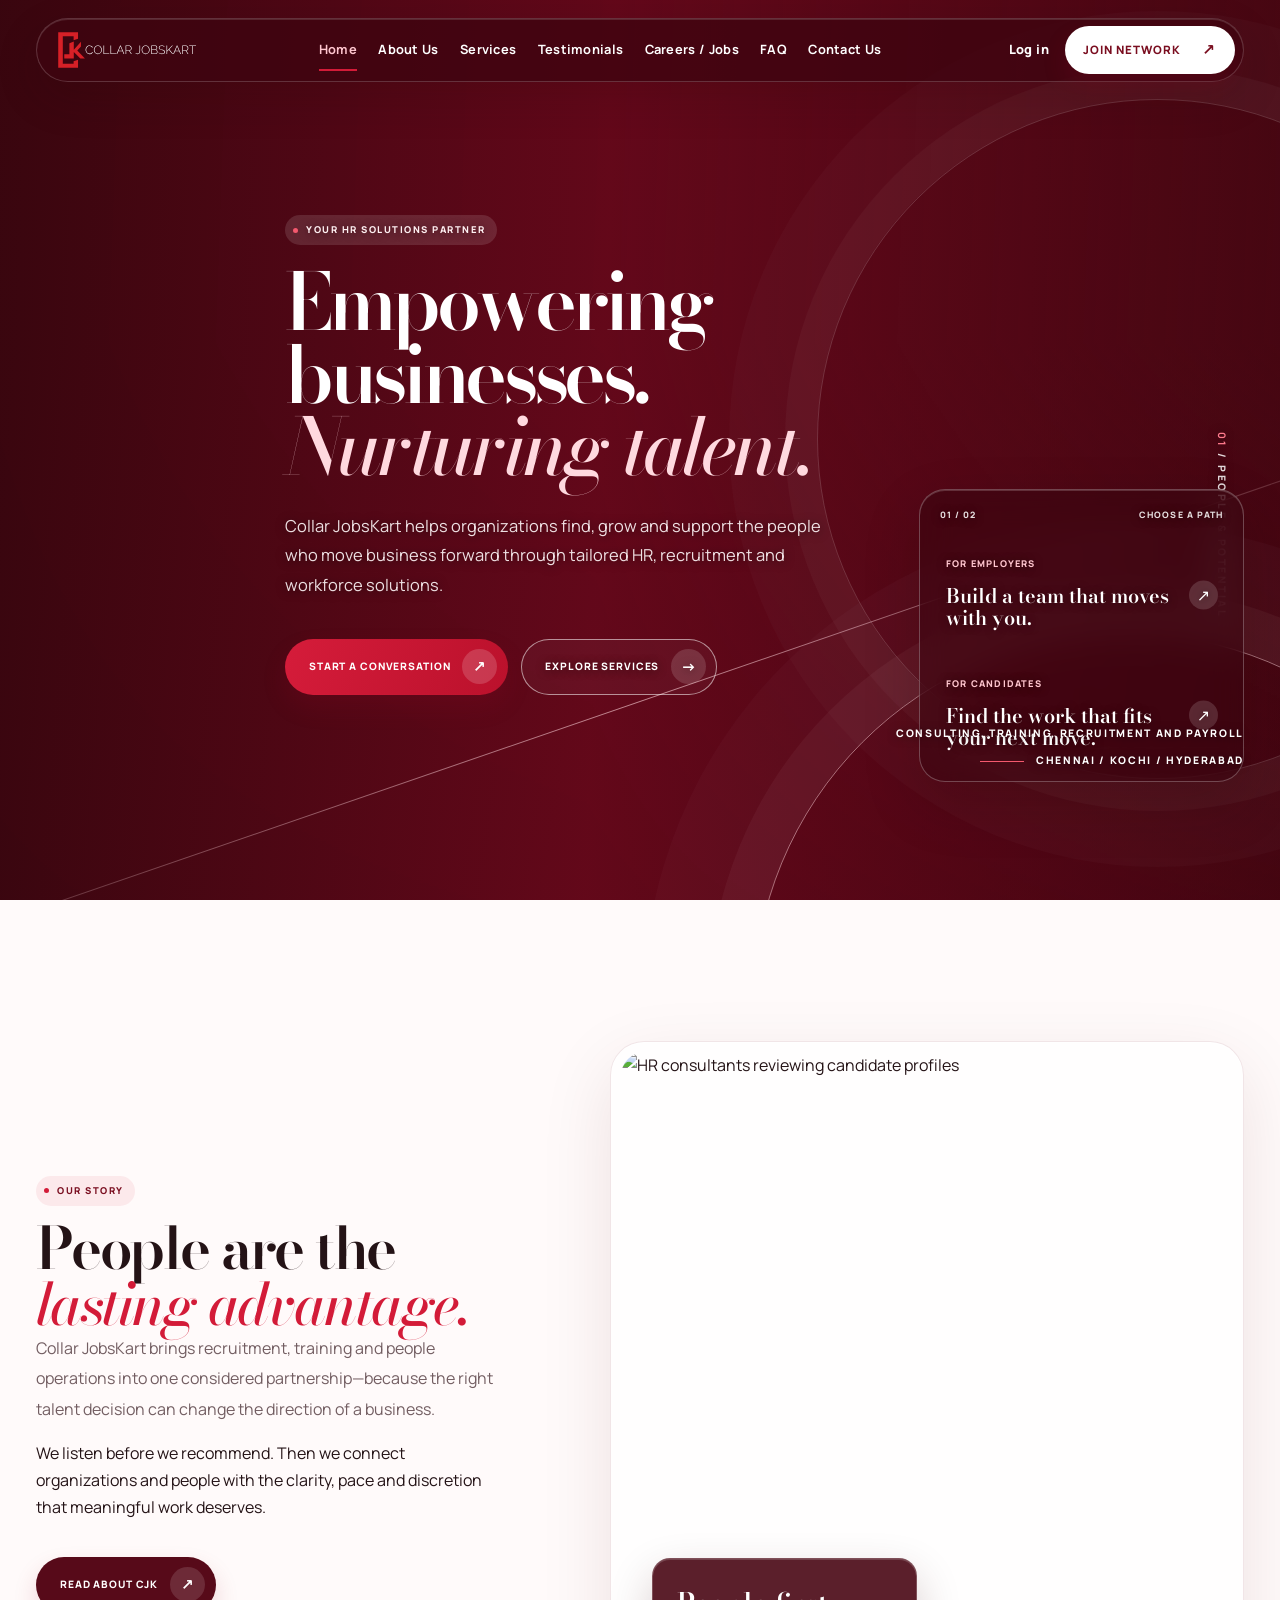
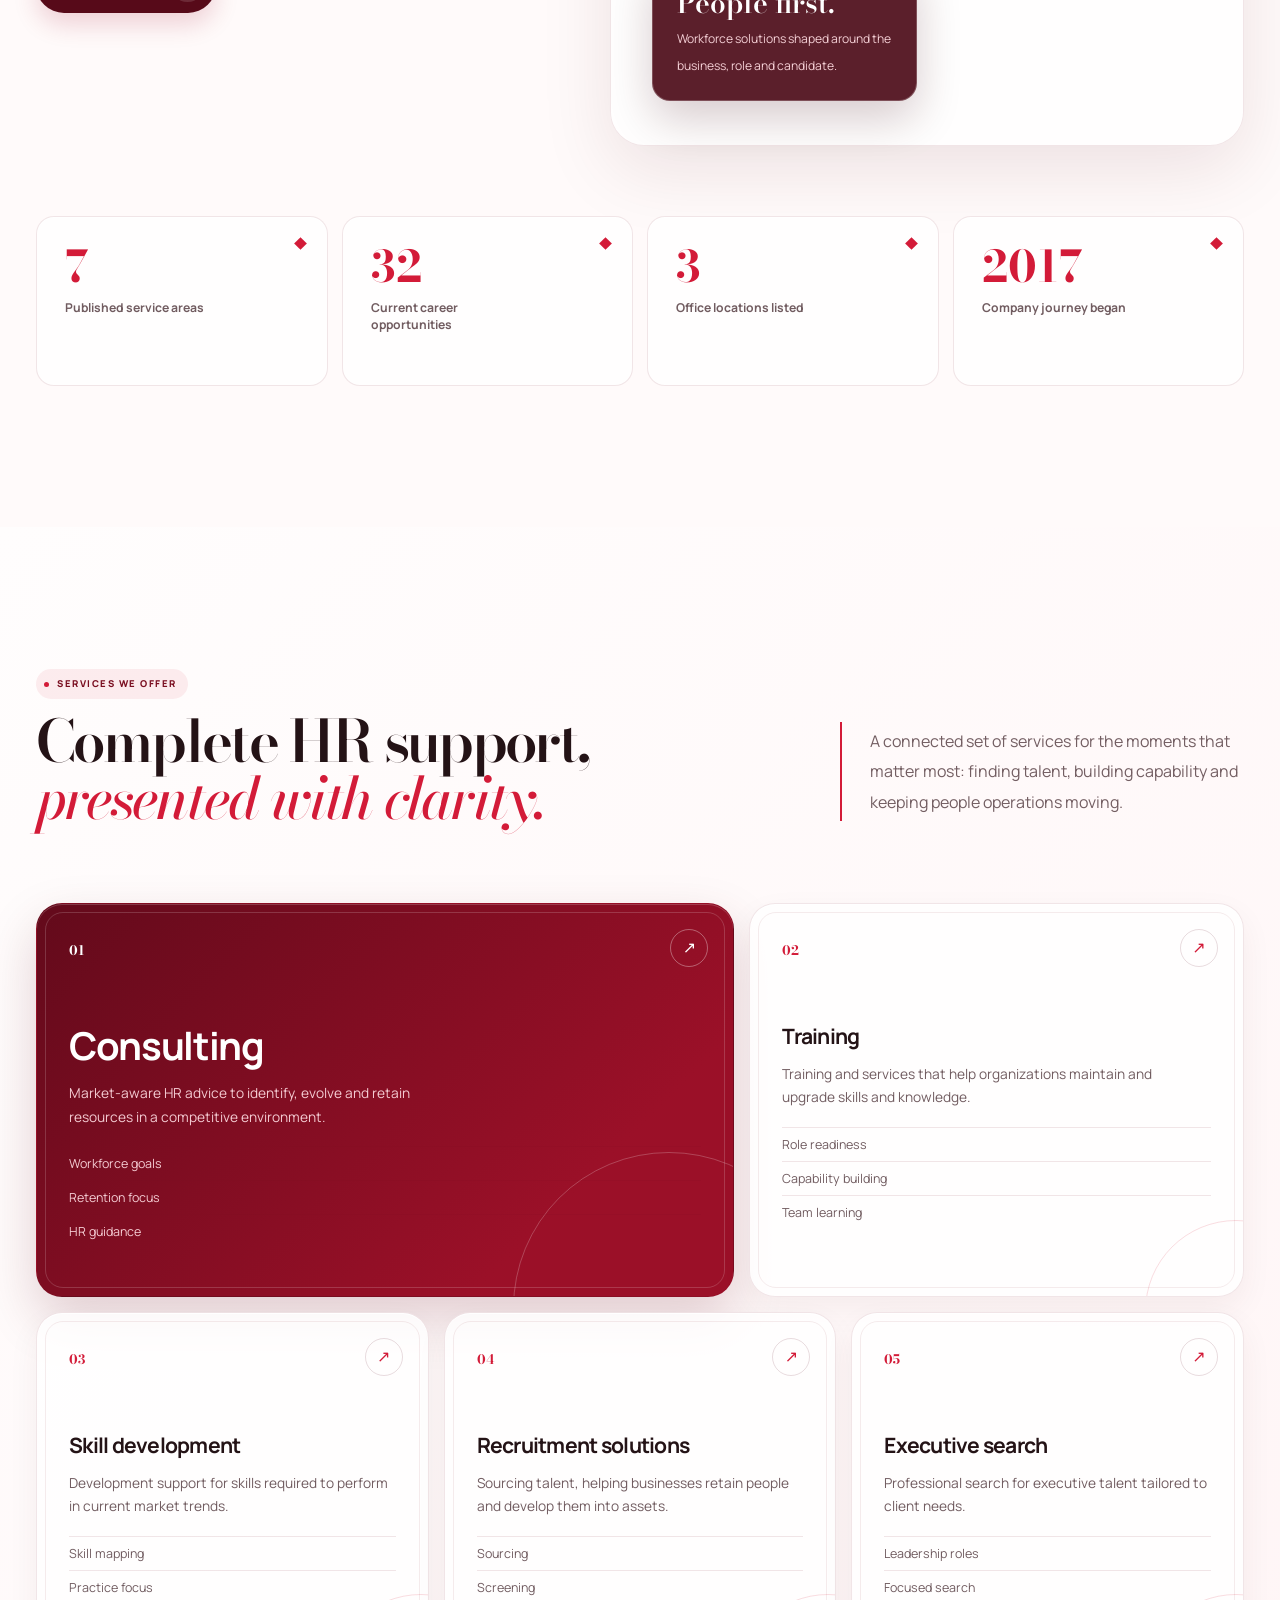
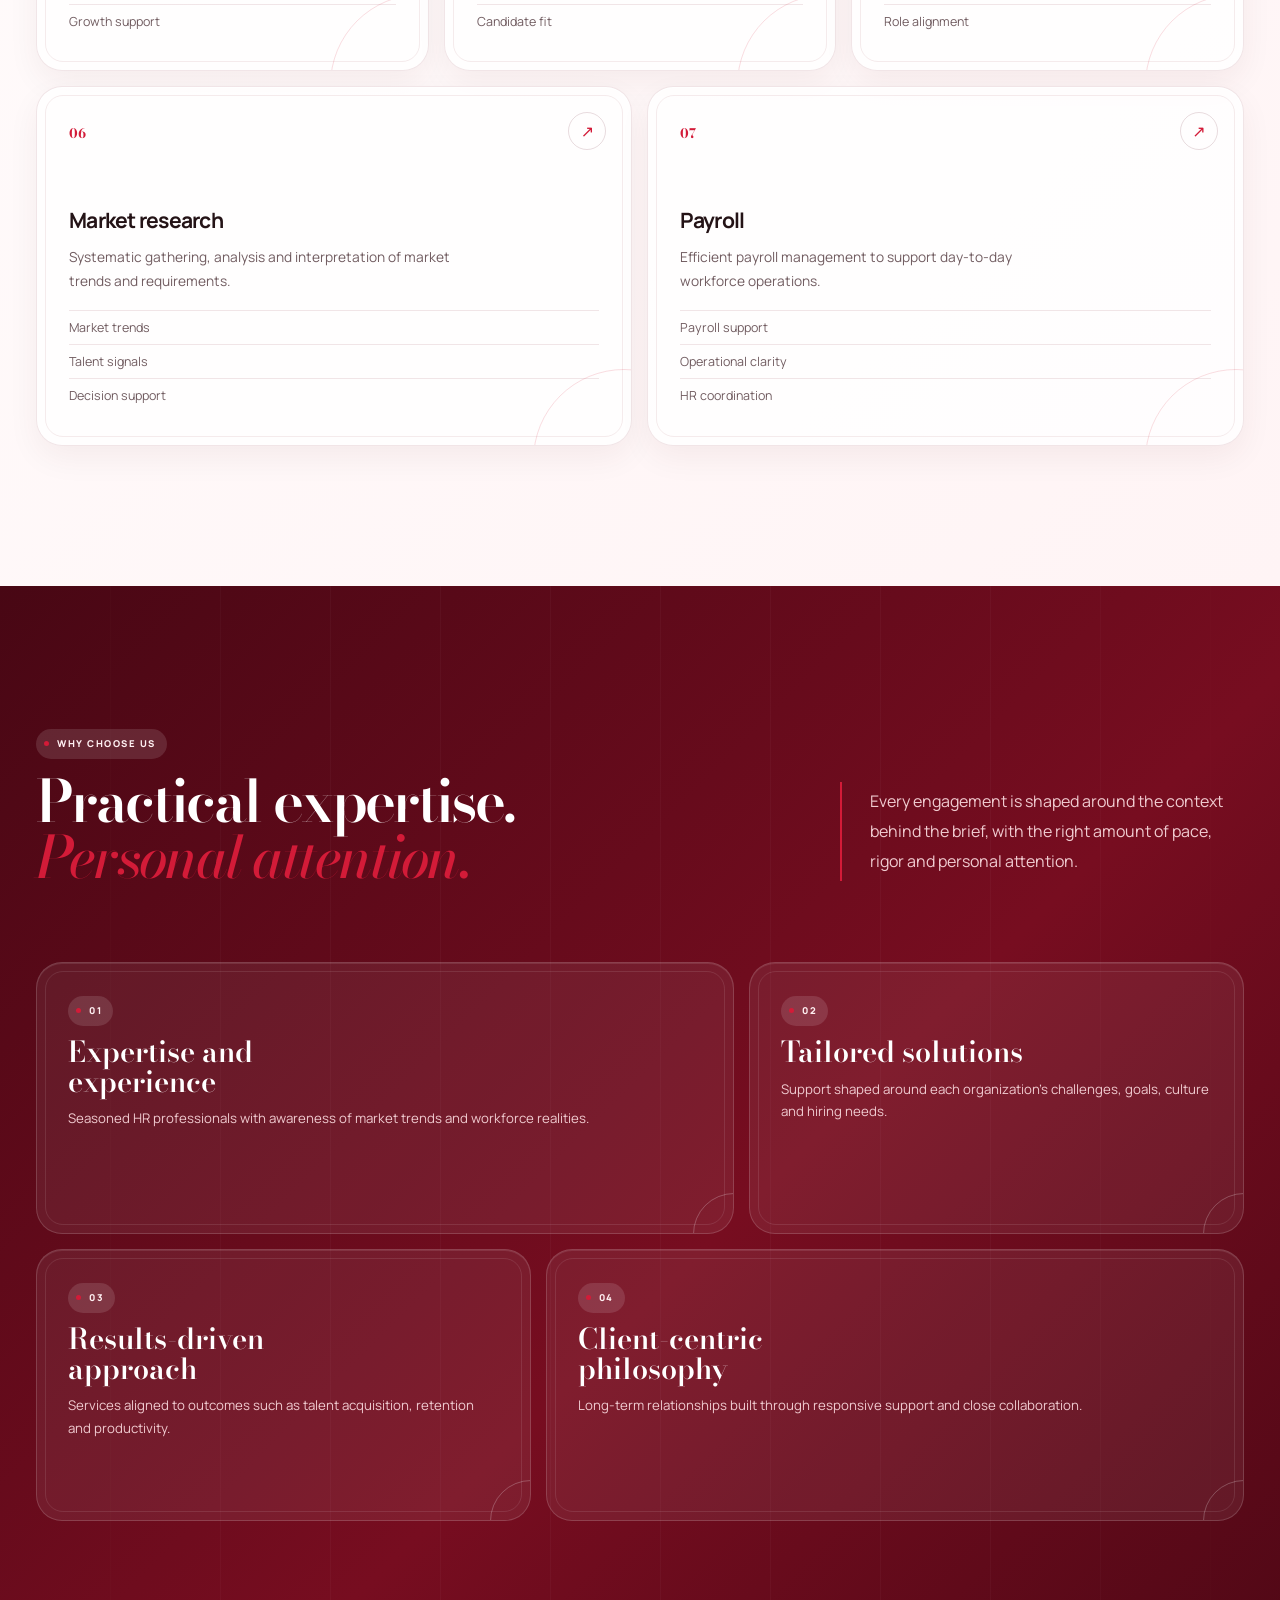
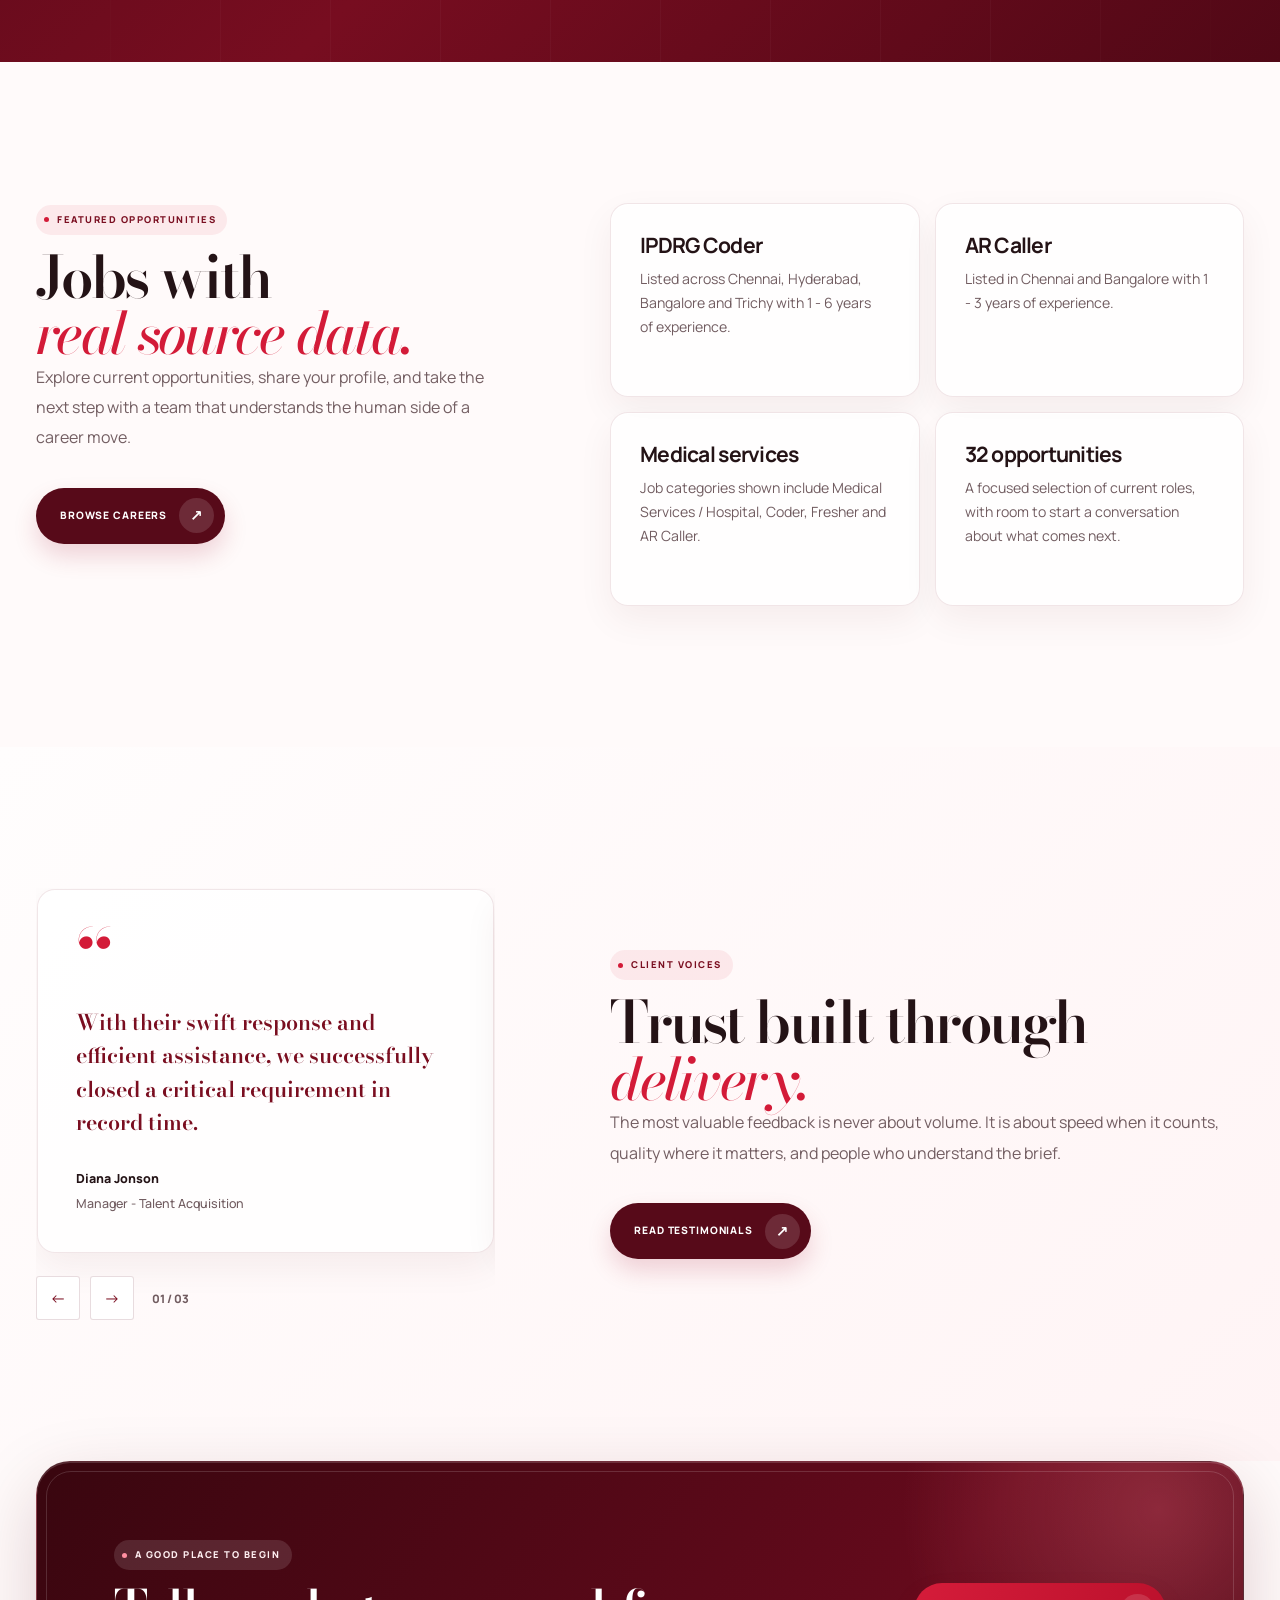
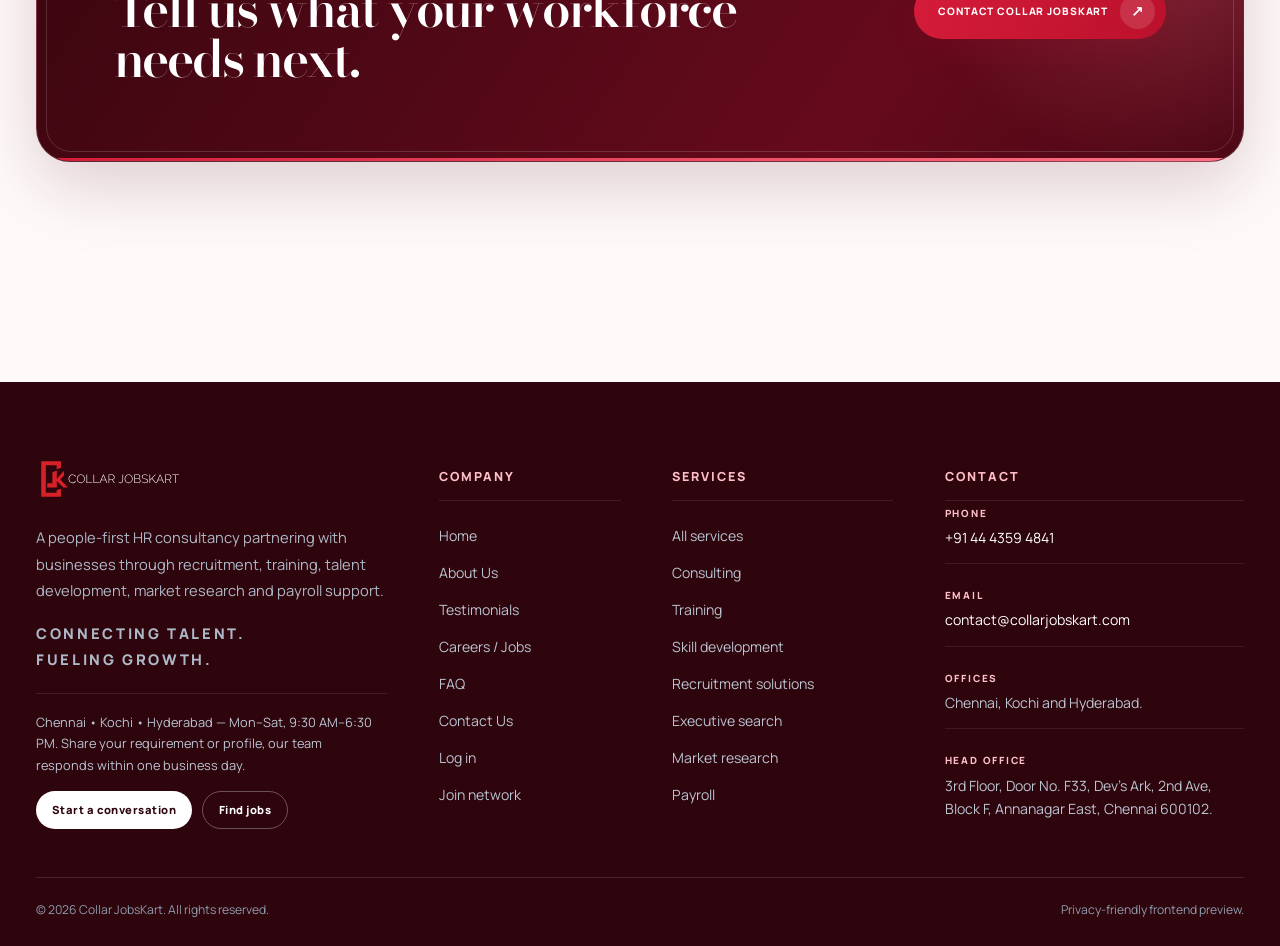
==== commit 5d83efb1: "first commit" ====
--- a/index.html
+++ b/index.html
@@ -6,6 +6,7 @@
   <meta name="description" content="Collar JobsKart is an HR consultancy offering recruitment, training, skill development, market research, executive search and payroll services.">
   <meta name="theme-color" content="#102f55">
   <title>Collar JobsKart | Empowering Businesses, Nurturing Talent</title>
+  <link rel="icon" type="image/png" href="favicon.png">
   <link rel="stylesheet" href="styles.css">
 </head>
 <body>
--- a/styles.css
+++ b/styles.css
@@ -466,6 +466,22 @@
   background-image: url("https://images.unsplash.com/photo-1517245386807-bb43f82c33c4?auto=format&fit=crop&w=2200&q=86");
 }
 
+.hero--about .hero-media {
+  background-image: url("https://images.unsplash.com/photo-1519389950473-47ba0277781c?auto=format&fit=crop&w=2200&q=86");
+}
+
+.hero--faq .hero-media {
+  background-image: url("https://images.unsplash.com/photo-1542744173-8e7e53415bb0?auto=format&fit=crop&w=2200&q=86");
+}
+
+.hero--testimonials .hero-media {
+  background-image: url("https://images.unsplash.com/photo-1522071820081-009f0129c71c?auto=format&fit=crop&w=2200&q=86");
+}
+
+.hero--service-detail .hero-media {
+  background-image: url("https://images.unsplash.com/photo-1600880292203-757bb62b4baf?auto=format&fit=crop&w=2200&q=86");
+}
+
 .hero-shade {
   background:
     linear-gradient(90deg, rgba(7, 27, 49, 0.92) 0%, rgba(16, 47, 85, 0.75) 48%, rgba(7, 27, 49, 0.18) 100%),
@@ -3821,3 +3837,2930 @@
     filter: none;
   }
 }
+
+/* --------------------------------------------------------------------------
+   About / Executive Atlas
+   A quieter, collectible layer for the company story: precise detail, deep
+   space and movement that rewards exploration instead of demanding attention.
+   -------------------------------------------------------------------------- */
+
+body[data-page="about"] .about-hero {
+  min-height: min(730px, 100dvh);
+  height: min(730px, 100dvh);
+}
+
+body[data-page="about"] .about-hero .hero-content {
+  z-index: 3;
+  max-width: 780px;
+}
+
+body[data-page="about"] .about-hero .hero-shade {
+  background:
+    linear-gradient(90deg, rgba(48, 3, 12, 0.97) 0%, rgba(92, 7, 24, 0.88) 47%, rgba(74, 5, 18, 0.4) 100%),
+    linear-gradient(0deg, rgba(45, 2, 11, 0.78), transparent 58%);
+}
+
+body[data-page="about"] .about-hero__orbit {
+  position: absolute;
+  z-index: 2;
+  border: 1px solid rgba(255, 233, 237, 0.32);
+  border-radius: 50%;
+  pointer-events: none;
+}
+
+body[data-page="about"] .about-hero__orbit--outer {
+  width: min(58vw, 820px);
+  aspect-ratio: 1;
+  right: -20vw;
+  bottom: -57%;
+  box-shadow: 0 0 0 34px rgba(255, 218, 225, 0.032), 0 0 0 92px rgba(255, 218, 225, 0.018);
+  animation: atlas-orbit 18s ease-in-out infinite;
+}
+
+body[data-page="about"] .about-hero__orbit--inner {
+  width: min(25vw, 360px);
+  aspect-ratio: 1;
+  right: 12vw;
+  top: 20%;
+  border-style: dashed;
+  border-color: rgba(255, 213, 221, 0.25);
+  animation: atlas-orbit 13s -4s ease-in-out infinite reverse;
+}
+
+body[data-page="about"] .about-hero__edition {
+  --scroll-parallax-y: 0px;
+  display: grid;
+  grid-template-columns: auto auto 1fr;
+  align-items: center;
+  column-gap: 13px;
+  width: fit-content;
+  margin-top: 40px;
+  padding: 13px 16px 13px 14px;
+  border: 1px solid rgba(255, 255, 255, 0.22);
+  border-radius: 15px;
+  background: rgba(69, 4, 18, 0.32);
+  box-shadow: inset 0 1px 0 rgba(255, 255, 255, 0.14), 0 16px 44px rgba(23, 0, 6, 0.12);
+  color: #fff;
+  transform: translate3d(0, var(--scroll-parallax-y), 0);
+  backdrop-filter: blur(15px);
+  transition: border-color 500ms var(--spring), background 500ms var(--spring);
+}
+
+body[data-page="about"] .about-hero__edition:hover {
+  border-color: rgba(255, 222, 228, 0.55);
+  background: rgba(112, 11, 33, 0.48);
+}
+
+body[data-page="about"] .about-hero__edition span,
+body[data-page="about"] .about-hero__edition em {
+  font-size: 0.54rem;
+  font-style: normal;
+  font-weight: 800;
+  letter-spacing: 0.13em;
+  text-transform: uppercase;
+}
+
+body[data-page="about"] .about-hero__edition span {
+  color: #f5cbd2;
+}
+
+body[data-page="about"] .about-hero__edition strong {
+  color: #fff;
+  font: 600 1.55rem/0.8 var(--serif);
+}
+
+body[data-page="about"] .about-hero__edition i {
+  width: 1px;
+  height: 22px;
+  background: rgba(255, 255, 255, 0.24);
+}
+
+body[data-page="about"] .about-hero__edition em {
+  grid-column: 1 / -1;
+  margin-top: 5px;
+  color: rgba(255, 239, 242, 0.7);
+}
+
+body[data-page="about"] .about-hero__scroll {
+  position: absolute;
+  z-index: 3;
+  left: max(36px, calc((100vw - 1320px) / 2));
+  bottom: 34px;
+  display: inline-flex;
+  align-items: center;
+  gap: 12px;
+  color: rgba(255, 239, 242, 0.74);
+  font-size: 0.58rem;
+  font-weight: 800;
+  letter-spacing: 0.16em;
+  text-transform: uppercase;
+}
+
+body[data-page="about"] .about-hero__scroll i {
+  position: relative;
+  display: block;
+  width: 34px;
+  height: 1px;
+  overflow: hidden;
+  background: rgba(255, 255, 255, 0.28);
+}
+
+body[data-page="about"] .about-hero__scroll i::after {
+  content: "";
+  position: absolute;
+  inset: 0 auto 0 0;
+  width: 56%;
+  background: #ff8fa0;
+  animation: atlas-scroll 2.2s ease-in-out infinite;
+}
+
+body[data-page="about"] .about-intro {
+  position: relative;
+}
+
+body[data-page="about"] .about-intro::before {
+  content: "";
+  position: absolute;
+  top: 12%;
+  left: -10rem;
+  width: min(37vw, 530px);
+  aspect-ratio: 1;
+  border: 1px solid rgba(211, 27, 56, 0.09);
+  border-radius: 50%;
+  box-shadow: 0 0 0 42px rgba(211, 27, 56, 0.025);
+  pointer-events: none;
+}
+
+body[data-page="about"] .about-principle {
+  position: relative;
+  display: grid;
+  gap: 11px;
+  max-width: 430px;
+  margin-top: 32px;
+  padding: 20px 0 1px 24px;
+  border-left: 2px solid var(--blue);
+}
+
+body[data-page="about"] .about-principle::before {
+  content: "";
+  position: absolute;
+  top: 0;
+  left: -2px;
+  width: 55px;
+  height: 2px;
+  background: #f5a5b0;
+}
+
+body[data-page="about"] .about-principle span {
+  color: var(--blue);
+  font-size: 0.57rem;
+  font-weight: 800;
+  letter-spacing: 0.16em;
+  text-transform: uppercase;
+}
+
+body[data-page="about"] .about-principle strong {
+  color: var(--navy);
+  font: 600 clamp(1.35rem, 2vw, 1.75rem) / 1.14 var(--serif);
+}
+
+body[data-page="about"] .about-intro .visual-frame {
+  overflow: visible;
+}
+
+body[data-page="about"] .about-intro .visual-frame::before {
+  content: "";
+  position: absolute;
+  z-index: 0;
+  inset: 25px -23px -24px 32px;
+  border: 1px solid rgba(211, 27, 56, 0.19);
+  border-radius: calc(var(--curve-xl) + 8px);
+  pointer-events: none;
+}
+
+body[data-page="about"] .about-intro .visual-frame img {
+  position: relative;
+  z-index: 1;
+}
+
+body[data-page="about"] .about-image-seal {
+  position: absolute;
+  z-index: 3;
+  top: 31px;
+  right: -28px;
+  display: grid;
+  width: 104px;
+  aspect-ratio: 1;
+  align-content: center;
+  justify-items: center;
+  gap: 2px;
+  border: 1px solid rgba(255, 255, 255, 0.48);
+  border-radius: 50%;
+  background: rgba(100, 10, 30, 0.82);
+  box-shadow: 0 15px 34px rgba(77, 7, 21, 0.2), inset 0 0 0 7px rgba(255, 255, 255, 0.075);
+  color: #fff;
+  transform: rotate(9deg);
+  backdrop-filter: blur(10px);
+}
+
+body[data-page="about"] .about-image-seal b {
+  font-size: 0.5rem;
+  letter-spacing: 0.11em;
+  text-transform: uppercase;
+}
+
+body[data-page="about"] [data-tilt] {
+  --tilt-x: 0deg;
+  --tilt-y: 0deg;
+  --tilt-lift: 0px;
+  position: relative;
+  transform: perspective(1100px) translate3d(0, var(--tilt-lift), 0) rotateX(var(--tilt-x)) rotateY(var(--tilt-y));
+  transform-style: preserve-3d;
+  will-change: transform;
+  transition: transform 600ms var(--spring), box-shadow 600ms var(--spring), border-color 600ms var(--spring), background 600ms var(--spring);
+}
+
+body[data-page="about"] [data-tilt]:hover {
+  --tilt-lift: -10px;
+}
+
+body[data-page="about"] .about-hero + .about-intro + .blue-band .benefit {
+  overflow: hidden;
+}
+
+body[data-page="about"] .benefit-index {
+  position: absolute;
+  top: 25px;
+  right: 29px;
+  z-index: 2;
+  color: rgba(255, 228, 233, 0.68);
+  font: 600 1.2rem/1 var(--serif);
+  transition: color 450ms var(--spring), transform 600ms var(--spring);
+}
+
+body[data-page="about"] .benefit:hover .benefit-index {
+  color: #fff;
+  transform: translate3d(-4px, 3px, 28px);
+}
+
+body[data-page="about"] .benefit strong,
+body[data-page="about"] .benefit p,
+body[data-page="about"] .benefit .eyebrow {
+  transform: translateZ(20px);
+}
+
+body[data-page="about"] .process-section {
+  position: relative;
+  overflow: hidden;
+  background: linear-gradient(135deg, rgba(255, 255, 255, 0.54), rgba(255, 245, 247, 0.9));
+}
+
+body[data-page="about"] .process-section::after {
+  content: "";
+  position: absolute;
+  top: -27rem;
+  right: -16rem;
+  width: 54rem;
+  aspect-ratio: 1;
+  border: 1px solid rgba(211, 27, 56, 0.09);
+  border-radius: 50%;
+  box-shadow: 0 0 0 52px rgba(211, 27, 56, 0.022), 0 0 0 118px rgba(211, 27, 56, 0.016);
+  pointer-events: none;
+}
+
+body[data-page="about"] .process-section .wrap {
+  position: relative;
+  z-index: 1;
+}
+
+body[data-page="about"] .process-step {
+  transition: transform 500ms var(--spring);
+}
+
+body[data-page="about"] .process-step:hover {
+  transform: translateY(-7px);
+}
+
+body[data-page="about"] .process-step:hover span {
+  border-color: rgba(211, 27, 56, 0.78);
+  box-shadow: 0 14px 30px rgba(77, 7, 21, 0.12), inset 0 1px 0 #fff;
+}
+
+body[data-page="about"] .milestone {
+  overflow: hidden;
+}
+
+body[data-page="about"] .milestone::after {
+  content: "";
+  position: absolute;
+  top: -72px;
+  right: -72px;
+  width: 145px;
+  aspect-ratio: 1;
+  border: 1px solid rgba(211, 27, 56, 0.16);
+  border-radius: 50%;
+  transition: transform 650ms var(--spring), border-color 650ms var(--spring);
+}
+
+body[data-page="about"] .milestone:hover::after {
+  border-color: rgba(211, 27, 56, 0.35);
+  transform: scale(1.22) translate(-9px, 9px);
+}
+
+body[data-page="about"] .milestone-stage {
+  position: relative;
+  z-index: 1;
+  display: block;
+  margin-bottom: 22px;
+  color: var(--blue);
+  font-size: 0.53rem;
+  font-weight: 800;
+  letter-spacing: 0.14em;
+  text-transform: uppercase;
+}
+
+body[data-page="about"] .milestone time,
+body[data-page="about"] .milestone p {
+  position: relative;
+  z-index: 1;
+}
+
+body[data-page="about"] .office {
+  overflow: hidden;
+}
+
+body[data-page="about"] .office::after {
+  content: "";
+  position: absolute;
+  right: -30px;
+  bottom: -30px;
+  width: 108px;
+  aspect-ratio: 1;
+  border: 1px solid rgba(211, 27, 56, 0.14);
+  border-radius: 50%;
+  transition: transform 600ms var(--spring), border-color 600ms var(--spring);
+}
+
+body[data-page="about"] .office:hover::after {
+  border-color: rgba(211, 27, 56, 0.38);
+  transform: scale(1.35) translate(-10px, -6px);
+}
+
+body[data-page="about"] .office-index {
+  display: block;
+  margin-bottom: 36px;
+  color: var(--blue);
+  font: 600 0.72rem/1 var(--serif);
+}
+
+body[data-page="about"] .office h3,
+body[data-page="about"] .office p,
+body[data-page="about"] .office-index {
+  position: relative;
+  z-index: 1;
+}
+
+@keyframes atlas-orbit {
+  0%, 100% { transform: translate3d(0, 0, 0) rotate(0deg); opacity: 0.65; }
+  50% { transform: translate3d(-14px, -18px, 0) rotate(11deg); opacity: 1; }
+}
+
+@keyframes atlas-scroll {
+  0%, 100% { transform: translateX(-100%); }
+  48%, 52% { transform: translateX(85%); }
+}
+
+@media (max-width: 780px) {
+  body[data-page="about"] .about-hero {
+    min-height: 590px;
+    height: min(650px, 100dvh);
+  }
+
+  body[data-page="about"] .about-hero__orbit--outer {
+    width: 105vw;
+    right: -55vw;
+    bottom: -40%;
+  }
+
+  body[data-page="about"] .about-hero__orbit--inner {
+    display: none;
+  }
+
+  body[data-page="about"] .about-hero__scroll {
+    left: var(--wrap);
+    bottom: 24px;
+  }
+
+  body[data-page="about"] .about-intro .visual-frame::before {
+    inset: 22px -10px -14px 20px;
+  }
+
+  body[data-page="about"] .about-image-seal {
+    right: 12px;
+  }
+}
+
+@media (max-width: 520px) {
+  body[data-page="about"] .about-hero {
+    min-height: 560px;
+    height: min(620px, 100dvh);
+  }
+
+  body[data-page="about"] .about-hero__edition {
+    margin-top: 28px;
+    padding: 11px 13px;
+  }
+
+  body[data-page="about"] .about-hero__edition em {
+    font-size: 0.47rem;
+  }
+
+  body[data-page="about"] .about-hero__scroll {
+    display: none;
+  }
+
+  body[data-page="about"] .about-principle {
+    padding-left: 18px;
+  }
+
+  body[data-page="about"] .about-image-seal {
+    top: 20px;
+    width: 86px;
+  }
+
+  body[data-page="about"] .benefit-index {
+    top: 24px;
+    right: 26px;
+  }
+}
+
+@media (prefers-reduced-motion: reduce) {
+  body[data-page="about"] .about-hero__orbit,
+  body[data-page="about"] .about-hero__scroll i::after {
+    animation: none;
+  }
+
+  body[data-page="about"] [data-tilt] {
+    transform: none;
+  }
+}
+
+/* --------------------------------------------------------------------------
+   Responsive system — 1024px / 768px / 480px / 360px / 320px
+   Covers every page section: header, hero, split, grids, forms, auth,
+   jobs, faq, testimonials, offices, timeline, CTA and footer.
+   -------------------------------------------------------------------------- */
+
+html,
+body {
+  overflow-x: clip;
+  -webkit-text-size-adjust: 100%;
+}
+
+main,
+.wrap,
+.nav,
+.hero-content,
+.section-head,
+.split,
+.service-grid,
+.benefit-grid,
+.metric-row,
+.process-grid,
+.timeline,
+.office-grid,
+.detail-grid,
+.form-grid,
+.form-layout,
+.faq-layout,
+.auth-shell,
+.job-card,
+.quote-card,
+.cta-panel,
+.footer-grid {
+  min-width: 0;
+}
+
+img,
+video,
+iframe {
+  max-width: 100%;
+  height: auto;
+}
+
+h1,
+h2,
+h3,
+p,
+li,
+blockquote,
+.mini-card p,
+.office p,
+.job-card p,
+.quote-card blockquote,
+.footer-contact p {
+  overflow-wrap: anywhere;
+  word-break: normal;
+}
+
+/* ---------- 1024px: small laptop / landscape tablet ---------- */
+@media (max-width: 1024px) {
+  :root {
+    --wrap: min(100% - 48px, 960px);
+    --space-section: clamp(84px, 9vw, 120px);
+  }
+
+  h1 {
+    font-size: clamp(3.4rem, 6vw, 4.6rem);
+    line-height: 0.98;
+  }
+
+  h2 {
+    font-size: clamp(2.6rem, 4.6vw, 3.6rem);
+    line-height: 1;
+  }
+
+  .nav {
+    width: min(100% - 48px, 960px);
+  }
+
+  .nav-links {
+    gap: 14px;
+  }
+
+  .nav-links a {
+    font-size: 0.62rem;
+  }
+
+  .nav-actions .btn {
+    min-height: 46px;
+  }
+
+  .hero {
+    min-height: 760px;
+    height: min(820px, 100dvh);
+  }
+
+  .hero-content {
+    max-width: 660px;
+  }
+
+  .hero h1 {
+    max-width: 640px;
+  }
+
+  .hero-lens {
+    right: max(24px, calc((100vw - 960px) / 2));
+    width: min(290px, 30vw);
+  }
+
+  .section-head {
+    grid-template-columns: minmax(0, 1.1fr) minmax(240px, 0.6fr);
+    gap: clamp(28px, 4vw, 56px);
+  }
+
+  .split {
+    grid-template-columns: minmax(0, 0.9fr) minmax(0, 1.1fr);
+    gap: clamp(32px, 5vw, 72px);
+  }
+
+  .service-grid {
+    grid-template-columns: repeat(12, minmax(0, 1fr));
+  }
+
+  .service-card:nth-child(1) { grid-column: span 7; }
+  .service-card:nth-child(2) { grid-column: span 5; }
+  .service-card:nth-child(3),
+  .service-card:nth-child(4),
+  .service-card:nth-child(5) { grid-column: span 4; }
+  .service-card:nth-child(6),
+  .service-card:nth-child(7) { grid-column: span 6; }
+
+  .benefit:nth-child(1),
+  .benefit:nth-child(4),
+  .benefit:nth-child(2),
+  .benefit:nth-child(3) {
+    grid-column: span 6;
+  }
+
+  .process-grid {
+    grid-template-columns: repeat(5, minmax(0, 1fr));
+    gap: 12px;
+  }
+
+  .timeline {
+    grid-template-columns: repeat(3, minmax(0, 1fr));
+  }
+
+  .office-grid {
+    grid-template-columns: repeat(3, minmax(0, 1fr));
+  }
+
+  .footer-grid {
+    grid-template-columns: 1.1fr 0.7fr 1fr;
+    gap: clamp(28px, 4vw, 56px);
+  }
+
+  .visual-frame img {
+    height: 460px;
+  }
+
+  .image-caption {
+    right: 18px;
+    bottom: 22px;
+  }
+
+  body[data-page="about"] .about-image-seal {
+    right: 12px;
+  }
+}
+
+/* ---------- 768px: portrait tablet ---------- */
+@media (max-width: 768px) {
+  :root {
+    --wrap: calc(100% - 40px);
+    --space-section: 80px;
+  }
+
+  html {
+    scroll-padding-top: 84px;
+  }
+
+  h1 {
+    font-size: clamp(2.7rem, 8.5vw, 3.6rem);
+    line-height: 0.98;
+  }
+
+  h2 {
+    font-size: clamp(2.2rem, 7vw, 3rem);
+    line-height: 1;
+  }
+
+  h3 {
+    font-size: 1.18rem;
+  }
+
+  .wrap,
+  .nav {
+    width: calc(100% - 40px);
+  }
+
+  .site-header,
+  .site-header.scrolled {
+    inset: 12px 0 auto;
+  }
+
+  .nav {
+    min-height: 60px;
+    padding: 6px 6px 6px 13px;
+  }
+
+  .nav-actions .nav-login,
+  .nav-actions > .btn {
+    display: none;
+  }
+
+  .menu-toggle {
+    display: grid !important;
+    place-items: center;
+    flex: 0 0 44px;
+    width: 44px;
+    height: 44px;
+  }
+
+  .nav-links {
+    position: fixed;
+    inset: 0;
+    z-index: -1;
+    display: flex;
+    flex-direction: column;
+    justify-content: flex-start;
+    align-items: stretch;
+    gap: 0;
+    padding: 108px max(20px, calc((100% - 560px) / 2)) 32px;
+    overflow-y: auto;
+    background: rgba(255, 248, 249, 0.97);
+    backdrop-filter: blur(20px);
+    opacity: 0;
+    pointer-events: none;
+    transform: translateY(-12px);
+    transition: opacity 420ms var(--motion), transform 420ms var(--motion);
+  }
+
+  .nav-links.open {
+    opacity: 1;
+    pointer-events: auto;
+    transform: translateY(0);
+  }
+
+  .nav-links a {
+    padding: 14px 0;
+    border-bottom: 1px solid var(--line);
+    color: var(--navy) !important;
+    font-size: 1.05rem;
+  }
+
+  .nav-links a::after {
+    display: none;
+  }
+
+  .nav-links a.mobile-only-auth {
+    display: block;
+  }
+
+  .hero {
+    min-height: 700px;
+    height: min(780px, 100dvh);
+  }
+
+  .hero-content,
+  .hero--inner .hero-content {
+    max-width: 100%;
+    padding-top: 96px;
+  }
+
+  .hero h1,
+  .hero--inner h1 {
+    max-width: 100%;
+    font-size: clamp(2.7rem, 8.4vw, 3.6rem);
+    line-height: 0.98;
+  }
+
+  .hero p {
+    max-width: 100%;
+    font-size: 0.96rem;
+    line-height: 1.7;
+  }
+
+  .hero-lens,
+  .hero-index,
+  body[data-page="about"] .about-hero__orbit--inner {
+    display: none;
+  }
+
+  .hero-foot {
+    inset: auto 0 22px;
+    display: grid;
+    gap: 8px;
+    font-size: 0.58rem;
+  }
+
+  .hero--inner {
+    min-height: 500px;
+    height: 520px;
+  }
+
+  .section-head,
+  .split,
+  .form-layout,
+  .faq-layout,
+  .auth-shell {
+    grid-template-columns: 1fr;
+    gap: 36px;
+  }
+
+  .section-head {
+    margin-bottom: 40px;
+  }
+
+  .section-head .lede {
+    margin: 0;
+    padding-left: 18px;
+  }
+
+  .visual-frame {
+    min-height: 420px;
+    padding: 8px;
+  }
+
+  .visual-frame img {
+    width: 100%;
+    height: 400px;
+  }
+
+  .image-caption {
+    right: 20px;
+    bottom: 22px;
+    max-width: 250px;
+    padding: 18px 20px;
+  }
+
+  .metric-row,
+  .service-grid,
+  .benefit-grid,
+  .timeline,
+  .office-grid,
+  .detail-grid {
+    grid-template-columns: repeat(2, minmax(0, 1fr));
+    gap: 14px;
+  }
+
+  .service-card:nth-child(n),
+  .benefit:nth-child(n) {
+    grid-column: span 1;
+    min-height: 280px;
+    padding: 28px;
+  }
+
+  .service-card:nth-child(1) h3 {
+    font-size: 2rem;
+  }
+
+  .service-card h3 {
+    margin-top: 52px;
+  }
+
+  .process-grid {
+    grid-template-columns: 1fr;
+    gap: 0;
+  }
+
+  .process-grid::before {
+    left: 30px;
+    right: auto;
+    top: 24px;
+    width: 1px;
+    height: calc(100% - 60px);
+  }
+
+  .process-step {
+    min-height: 0;
+    padding: 0 8px 28px 86px;
+  }
+
+  .process-step span {
+    position: absolute;
+    left: 0;
+    top: 0;
+    width: 60px;
+    height: 60px;
+  }
+
+  .process-step h3 {
+    margin-top: 6px;
+  }
+
+  .jobs-filter input {
+    flex: 1 1 100%;
+  }
+
+  .jobs-filter select {
+    flex: 1 1 calc(50% - 5px);
+    min-width: 0;
+  }
+
+  .job-card {
+    grid-template-columns: 1fr;
+    gap: 18px;
+    padding: 24px;
+  }
+
+  .job-card .btn {
+    justify-self: start;
+  }
+
+  .form-grid {
+    grid-template-columns: 1fr 1fr;
+    padding: 26px;
+  }
+
+  .quote-card {
+    min-height: 0;
+    padding: 30px;
+  }
+
+  .quote-card blockquote {
+    font-size: 1.18rem;
+  }
+
+  .faq-answer p {
+    padding-right: 12px;
+  }
+
+  .cta-panel {
+    display: grid;
+    gap: 22px;
+    min-height: 0;
+    padding: 40px 30px;
+  }
+
+  .cta-panel h2 {
+    font-size: clamp(2.1rem, 6.4vw, 3rem);
+  }
+
+  .cta-panel .btn {
+    justify-self: start;
+  }
+
+  .auth-section {
+    padding: 118px 0 72px;
+  }
+
+  .auth-shell {
+    min-height: 0;
+  }
+
+  .auth-visual,
+  .auth-panel {
+    padding: 32px 28px;
+  }
+
+  .auth-visual {
+    min-height: 320px;
+  }
+
+  .auth-visual h1 {
+    font-size: clamp(2.4rem, 7vw, 3rem);
+  }
+
+  .auth-panel h2 {
+    font-size: clamp(2rem, 6vw, 2.6rem);
+  }
+
+  .auth-panel .form-grid {
+    grid-template-columns: 1fr;
+  }
+
+  .office {
+    min-height: 0;
+    padding: 26px;
+  }
+
+  .office h3 {
+    font-size: 1.7rem;
+  }
+
+  .footer-grid {
+    grid-template-columns: 1fr 1fr;
+    gap: 32px;
+  }
+
+  .footer-brand {
+    grid-column: 1 / -1;
+  }
+
+  .footer-bottom {
+    flex-direction: column;
+    gap: 6px;
+  }
+
+  body[data-page="about"] .about-hero {
+    min-height: 600px;
+    height: min(660px, 100dvh);
+  }
+
+  body[data-page="about"] .about-hero__orbit--outer {
+    width: 110vw;
+    right: -55vw;
+    bottom: -42%;
+  }
+
+  body[data-page="about"] .about-hero__edition {
+    max-width: 100%;
+  }
+
+  body[data-page="about"] .about-intro .visual-frame::before {
+    inset: 18px -8px -12px 18px;
+  }
+
+  body[data-page="about"] .about-image-seal {
+    right: 14px;
+    top: 24px;
+  }
+
+  body[data-page="about"] .about-hero__scroll {
+    bottom: 22px;
+  }
+}
+
+/* ---------- 480px: large phone ---------- */
+@media (max-width: 480px) {
+  :root {
+    --wrap: calc(100% - 32px);
+    --space-section: 68px;
+  }
+
+  body {
+    font-size: 15px;
+  }
+
+  h1 {
+    font-size: clamp(2.3rem, 11vw, 2.9rem);
+  }
+
+  h2 {
+    font-size: clamp(1.9rem, 9vw, 2.45rem);
+  }
+
+  .wrap,
+  .nav,
+  .hero-content {
+    width: calc(100% - 32px);
+  }
+
+  .site-header,
+  .site-header.scrolled {
+    inset: 10px 0 auto;
+  }
+
+  .nav {
+    min-height: 58px;
+    padding-left: 12px;
+  }
+
+  .brand-mark {
+    width: 38px;
+    height: 38px;
+    font-size: 0.95rem;
+  }
+
+  .brand-name {
+    font-size: 0.7rem;
+    line-height: 1.15;
+  }
+
+  .brand-name small {
+    margin-top: 2px;
+    font-size: 0.4rem;
+    letter-spacing: 0.14em;
+  }
+
+  .nav-links {
+    padding: 100px 20px 28px;
+  }
+
+  .nav-links a {
+    padding: 13px 0;
+    font-size: 1rem;
+  }
+
+  .btn {
+    min-height: 52px;
+    font-size: 0.62rem;
+  }
+
+  .hero {
+    min-height: 680px;
+    height: auto;
+    padding: 118px 0 86px;
+  }
+
+  .hero-content,
+  .hero--inner .hero-content {
+    padding-top: 18px;
+  }
+
+  .hero h1,
+  .hero--inner h1 {
+    margin: 16px 0 18px;
+    font-size: clamp(2.3rem, 11vw, 2.9rem);
+    line-height: 1;
+  }
+
+  .hero p {
+    font-size: 0.9rem;
+    line-height: 1.65;
+  }
+
+  .hero-actions {
+    margin-top: 26px;
+  }
+
+  .hero-actions .btn {
+    width: 100%;
+    min-width: 0;
+    justify-content: space-between;
+  }
+
+  .hero-foot {
+    position: relative;
+    inset: auto;
+    margin-top: 34px;
+    padding: 0;
+    font-size: 0.54rem;
+    letter-spacing: 0.1em;
+  }
+
+  .hero-foot span:last-child {
+    display: none;
+  }
+
+  .hero--inner {
+    min-height: 0;
+    height: auto;
+    padding: 120px 0 64px;
+  }
+
+  .section {
+    padding: var(--space-section) 0;
+  }
+
+  .section-head {
+    gap: 22px;
+    margin-bottom: 34px;
+  }
+
+  .section-head .lede {
+    padding-left: 15px;
+    font-size: 0.95rem;
+    line-height: 1.75;
+  }
+
+  .eyebrow {
+    max-width: 100%;
+    font-size: 0.56rem;
+    letter-spacing: 0.13em;
+  }
+
+  .split {
+    gap: 30px;
+  }
+
+  .visual-frame {
+    min-height: 340px;
+    padding: 7px;
+    border-radius: 22px;
+  }
+
+  .visual-frame img {
+    height: 320px;
+    border-radius: 16px;
+  }
+
+  .image-caption {
+    right: 14px;
+    left: 14px;
+    bottom: 14px;
+    max-width: none;
+    padding: 15px 17px;
+  }
+
+  .image-caption strong {
+    font-size: 1.4rem;
+  }
+
+  .image-caption span {
+    font-size: 0.72rem;
+  }
+
+  .metric-row,
+  .service-grid,
+  .benefit-grid,
+  .timeline,
+  .office-grid,
+  .detail-grid,
+  .form-grid,
+  .footer-grid {
+    grid-template-columns: 1fr;
+  }
+
+  .metric {
+    min-height: 0;
+    padding: 20px;
+  }
+
+  .metric strong {
+    font-size: 2.1rem;
+  }
+
+  .service-card:nth-child(n),
+  .benefit:nth-child(n) {
+    grid-column: auto;
+    min-height: 0;
+    padding: 24px;
+  }
+
+  .service-card:nth-child(1) h3 {
+    font-size: 1.9rem;
+  }
+
+  .service-card h3 {
+    margin: 46px 0 12px;
+  }
+
+  .service-card .card-arrow {
+    right: 20px;
+    top: 20px;
+  }
+
+  .benefit {
+    min-height: 0;
+    padding: 24px;
+  }
+
+  .benefit strong {
+    font-size: 1.5rem;
+  }
+
+  .process-step {
+    padding-left: 76px;
+  }
+
+  .process-step span {
+    width: 54px;
+    height: 54px;
+  }
+
+  .process-grid::before {
+    left: 27px;
+  }
+
+  .mini-card,
+  .detail-panel,
+  .office,
+  .job-card,
+  .quote-card {
+    border-radius: 16px;
+  }
+
+  .mini-card,
+  .detail-panel,
+  .office {
+    padding: 22px;
+  }
+
+  .detail-grid {
+    gap: 12px;
+  }
+
+  .jobs-filter select {
+    flex: 1 1 100%;
+  }
+
+  .jobs-filter input,
+  .jobs-filter select,
+  .form-control {
+    min-height: 52px;
+    font-size: 16px;
+  }
+
+  .job-card {
+    padding: 22px;
+  }
+
+  .job-card h3 {
+    font-size: 1.1rem;
+    line-height: 1.3;
+  }
+
+  .tag-list {
+    gap: 6px;
+  }
+
+  .quote-card {
+    padding: 24px;
+  }
+
+  .quote-mark {
+    font-size: 3.2rem;
+  }
+
+  .quote-card blockquote {
+    margin: 16px 0 22px;
+    font-size: 1.05rem;
+    line-height: 1.55;
+  }
+
+  .slider-controls {
+    flex-wrap: wrap;
+  }
+
+  .faq-question {
+    gap: 14px;
+    padding: 18px 2px;
+    font-size: 0.92rem;
+    line-height: 1.45;
+  }
+
+  .faq-answer p {
+    padding: 0 4px 0 2px;
+    font-size: 0.86rem;
+  }
+
+  .form-grid {
+    gap: 14px;
+    padding: 20px;
+  }
+
+  .form-field.full {
+    grid-column: auto;
+  }
+
+  .cta-panel {
+    padding: 32px 22px;
+    border-radius: 22px;
+  }
+
+  .cta-panel::before {
+    inset: 7px;
+    border-radius: 16px;
+  }
+
+  .cta-panel h2 {
+    font-size: clamp(1.8rem, 8.4vw, 2.3rem);
+    line-height: 1.05;
+  }
+
+  .cta-panel .btn {
+    width: 100%;
+    justify-content: space-between;
+    justify-self: stretch;
+  }
+
+  .auth-section {
+    padding: 108px 0 60px;
+  }
+
+  .auth-visual,
+  .auth-panel {
+    padding: 26px 20px;
+  }
+
+  .auth-visual {
+    min-height: 280px;
+  }
+
+  .auth-visual h1 {
+    font-size: clamp(2.1rem, 10vw, 2.6rem);
+  }
+
+  .auth-panel h2 {
+    font-size: clamp(1.8rem, 8.6vw, 2.3rem);
+  }
+
+  .office h3 {
+    font-size: 1.6rem;
+  }
+
+  .milestone {
+    min-height: 0;
+    padding: 22px;
+  }
+
+  .footer-grid {
+    gap: 26px;
+  }
+
+  .site-footer {
+    margin-top: 56px;
+    padding: 60px 0 22px;
+  }
+
+  .back-top {
+    right: 14px;
+    bottom: 14px;
+  }
+
+  .toast {
+    bottom: 16px;
+    font-size: 0.82rem;
+  }
+
+  body[data-page="about"] .about-hero {
+    min-height: 0;
+    height: auto;
+    padding: 122px 0 58px;
+  }
+
+  body[data-page="about"] .about-hero__edition {
+    grid-template-columns: auto auto;
+    width: 100%;
+    margin-top: 26px;
+    padding: 12px 14px;
+  }
+
+  body[data-page="about"] .about-hero__edition i {
+    display: none;
+  }
+
+  body[data-page="about"] .about-hero__edition strong {
+    justify-self: end;
+    font-size: 1.3rem;
+  }
+
+  body[data-page="about"] .about-hero__edition em {
+    grid-column: 1 / -1;
+  }
+
+  body[data-page="about"] .about-hero__scroll {
+    display: none;
+  }
+
+  body[data-page="about"] .about-hero__orbit--outer {
+    width: 130vw;
+    right: -65vw;
+    bottom: -30%;
+  }
+
+  body[data-page="about"] .about-intro::before {
+    display: none;
+  }
+
+  body[data-page="about"] .about-intro .visual-frame::before {
+    inset: 14px -4px -10px 12px;
+  }
+
+  body[data-page="about"] .about-image-seal {
+    top: 18px;
+    right: 18px;
+    width: 84px;
+    font-size: 0.85rem;
+  }
+
+  body[data-page="about"] .about-principle {
+    margin-top: 24px;
+    padding-left: 16px;
+  }
+}
+
+/* ---------- 360px: standard small phone ---------- */
+@media (max-width: 360px) {
+  :root {
+    --wrap: calc(100% - 28px);
+    --space-section: 60px;
+  }
+
+  .wrap,
+  .nav,
+  .hero-content {
+    width: calc(100% - 28px);
+  }
+
+  h1 {
+    font-size: clamp(2.05rem, 11vw, 2.5rem);
+  }
+
+  h2 {
+    font-size: clamp(1.75rem, 9.4vw, 2.15rem);
+  }
+
+  .nav {
+    min-height: 56px;
+    padding: 5px 5px 5px 11px;
+    border-radius: 18px;
+  }
+
+  .brand {
+    gap: 9px;
+    min-width: 0;
+  }
+
+  .brand-mark {
+    width: 36px;
+    height: 36px;
+  }
+
+  .brand-name {
+    overflow: hidden;
+    text-overflow: ellipsis;
+    white-space: nowrap;
+    font-size: 0.64rem;
+  }
+
+  .brand-name small {
+    font-size: 0.36rem;
+  }
+
+  .menu-toggle {
+    flex-basis: 42px;
+    width: 42px;
+    height: 42px;
+  }
+
+  .nav-links {
+    padding: 96px 18px 24px;
+  }
+
+  .hero h1,
+  .hero--inner h1 {
+    font-size: clamp(2.05rem, 11vw, 2.5rem);
+  }
+
+  .hero p {
+    font-size: 0.87rem;
+  }
+
+  .btn {
+    min-height: 50px;
+    padding-left: 18px;
+    gap: 10px;
+  }
+
+  .arrow {
+    width: 30px;
+    height: 30px;
+  }
+
+  .section-head .lede,
+  .lede {
+    font-size: 0.9rem;
+    line-height: 1.7;
+  }
+
+  .visual-frame {
+    min-height: 310px;
+  }
+
+  .visual-frame img {
+    height: 290px;
+  }
+
+  .service-card:nth-child(n),
+  .benefit:nth-child(n) {
+    padding: 22px;
+  }
+
+  .service-card h3 {
+    margin-top: 42px;
+    font-size: 1.15rem;
+  }
+
+  .service-card:nth-child(1) h3 {
+    font-size: 1.7rem;
+  }
+
+  .service-card p,
+  .service-card ul,
+  .benefit p {
+    font-size: 0.82rem;
+  }
+
+  .process-step {
+    padding: 0 4px 24px 70px;
+  }
+
+  .process-step span {
+    width: 50px;
+    height: 50px;
+    font-size: 0.58rem;
+  }
+
+  .process-grid::before {
+    left: 25px;
+  }
+
+  .quote-card {
+    padding: 22px;
+  }
+
+  .quote-card blockquote {
+    font-size: 1rem;
+  }
+
+  .form-grid {
+    padding: 18px;
+    border-radius: 18px;
+  }
+
+  .cta-panel {
+    padding: 28px 20px;
+  }
+
+  .cta-panel h2 {
+    font-size: clamp(1.65rem, 8.8vw, 2.05rem);
+  }
+
+  .auth-visual,
+  .auth-panel {
+    padding: 24px 18px;
+  }
+
+  .auth-visual h1 {
+    font-size: clamp(1.95rem, 10.4vw, 2.3rem);
+  }
+
+  .password-wrap .form-control {
+    padding-right: 68px;
+  }
+
+  .toggle-password {
+    right: 10px;
+    font-size: 0.68rem;
+  }
+
+  .office,
+  .mini-card,
+  .detail-panel,
+  .job-card {
+    padding: 20px;
+  }
+
+  .job-card h3 {
+    font-size: 1.02rem;
+  }
+
+  .footer-brand p,
+  .footer-links a,
+  .footer-contact,
+  .footer-contact p {
+    font-size: 0.75rem;
+  }
+
+  body[data-page="about"] .about-image-seal {
+    width: 78px;
+  }
+
+  body[data-page="about"] .about-hero__edition strong {
+    font-size: 1.2rem;
+  }
+}
+
+/* ---------- 320px: extra-small phone ---------- */
+@media (max-width: 320px) {
+  :root {
+    --wrap: calc(100% - 24px);
+    --space-section: 56px;
+  }
+
+  body {
+    font-size: 14.5px;
+  }
+
+  .wrap,
+  .nav,
+  .hero-content {
+    width: calc(100% - 24px);
+  }
+
+  h1 {
+    font-size: 2rem;
+    line-height: 1.02;
+    letter-spacing: -0.035em;
+  }
+
+  h2 {
+    font-size: 1.7rem;
+    line-height: 1.05;
+  }
+
+  h3 {
+    font-size: 1.05rem;
+  }
+
+  .site-header,
+  .site-header.scrolled {
+    inset: 8px 0 auto;
+  }
+
+  .nav {
+    min-height: 54px;
+    padding: 5px 5px 5px 10px;
+    border-radius: 16px;
+  }
+
+  .brand {
+    gap: 8px;
+  }
+
+  .brand-mark {
+    width: 34px;
+    height: 34px;
+    font-size: 0.9rem;
+  }
+
+  .brand-name {
+    max-width: 148px;
+    font-size: 0.6rem;
+  }
+
+  .brand-name small {
+    display: none;
+  }
+
+  .menu-toggle {
+    flex-basis: 40px;
+    width: 40px;
+    height: 40px;
+  }
+
+  .nav-links {
+    padding: 92px 16px 22px;
+  }
+
+  .nav-links a {
+    padding: 12px 0;
+    font-size: 0.95rem;
+  }
+
+  .hero,
+  .hero--inner,
+  body[data-page="about"] .about-hero {
+    padding: 112px 0 54px;
+  }
+
+  .hero {
+    min-height: 0;
+    height: auto;
+  }
+
+  .hero h1,
+  .hero--inner h1 {
+    margin: 14px 0 16px;
+    font-size: 2rem;
+    line-height: 1.02;
+  }
+
+  .hero p {
+    font-size: 0.84rem;
+    line-height: 1.6;
+  }
+
+  .eyebrow {
+    padding: 6px 10px 6px 8px;
+    font-size: 0.52rem;
+    letter-spacing: 0.11em;
+  }
+
+  .btn {
+    min-height: 48px;
+    padding: 0 8px 0 16px;
+    font-size: 0.58rem;
+  }
+
+  .hero-actions {
+    gap: 10px;
+    margin-top: 22px;
+  }
+
+  .section-head {
+    gap: 18px;
+    margin-bottom: 28px;
+  }
+
+  .section-head .lede,
+  .lede {
+    font-size: 0.86rem;
+    line-height: 1.65;
+  }
+
+  .split {
+    gap: 26px;
+  }
+
+  .visual-frame {
+    min-height: 280px;
+    padding: 6px;
+    border-radius: 18px;
+  }
+
+  .visual-frame img {
+    height: 260px;
+    border-radius: 13px;
+  }
+
+  .image-caption {
+    right: 12px;
+    left: 12px;
+    bottom: 12px;
+    padding: 13px 15px;
+    border-radius: 13px;
+  }
+
+  .image-caption strong {
+    font-size: 1.25rem;
+  }
+
+  .metric {
+    padding: 18px;
+  }
+
+  .metric strong {
+    font-size: 1.9rem;
+  }
+
+  .metric span {
+    max-width: none;
+    font-size: 0.72rem;
+  }
+
+  .service-card:nth-child(n),
+  .benefit:nth-child(n) {
+    padding: 20px;
+  }
+
+  .service-card h3 {
+    margin-top: 40px;
+  }
+
+  .service-card:nth-child(1) h3 {
+    font-size: 1.55rem;
+  }
+
+  .service-card .card-arrow {
+    width: 32px;
+    height: 32px;
+    right: 16px;
+    top: 16px;
+  }
+
+  .benefit strong {
+    font-size: 1.35rem;
+  }
+
+  .process-step {
+    padding-left: 64px;
+  }
+
+  .process-step span {
+    width: 46px;
+    height: 46px;
+  }
+
+  .process-grid::before {
+    left: 23px;
+  }
+
+  .mini-card,
+  .detail-panel,
+  .office,
+  .job-card,
+  .quote-card {
+    padding: 18px;
+    border-radius: 15px;
+  }
+
+  .feature-list li {
+    grid-template-columns: 14px 1fr;
+    gap: 9px;
+    font-size: 0.84rem;
+  }
+
+  .quote-card blockquote {
+    font-size: 0.96rem;
+  }
+
+  .slider-btn {
+    width: 42px;
+    height: 42px;
+  }
+
+  .faq-question {
+    font-size: 0.88rem;
+  }
+
+  .faq-question span:last-child {
+    width: 28px;
+    height: 28px;
+  }
+
+  .form-grid {
+    padding: 16px;
+    gap: 12px;
+  }
+
+  .cta-panel {
+    padding: 26px 18px;
+  }
+
+  .cta-panel h2 {
+    font-size: 1.6rem;
+  }
+
+  .auth-section {
+    padding: 100px 0 52px;
+  }
+
+  .auth-shell {
+    border-radius: 0;
+  }
+
+  .auth-visual,
+  .auth-panel {
+    padding: 22px 16px;
+  }
+
+  .auth-visual {
+    min-height: 250px;
+  }
+
+  .auth-visual h1 {
+    font-size: 1.9rem;
+  }
+
+  .auth-panel h2 {
+    font-size: 1.7rem;
+  }
+
+  .office h3 {
+    font-size: 1.45rem;
+  }
+
+  .milestone {
+    padding: 18px;
+  }
+
+  .milestone time {
+    font-size: 1.6rem;
+  }
+
+  .site-footer {
+    margin-top: 48px;
+    padding: 52px 0 20px;
+  }
+
+  .toast {
+    max-width: calc(100% - 24px);
+    font-size: 0.78rem;
+  }
+
+  body[data-page="about"] .about-hero__edition {
+    padding: 11px 12px;
+  }
+
+  body[data-page="about"] .about-hero__edition span,
+  body[data-page="about"] .about-hero__edition em {
+    font-size: 0.48rem;
+  }
+
+  body[data-page="about"] .about-hero__edition strong {
+    font-size: 1.1rem;
+  }
+
+  body[data-page="about"] .about-intro .visual-frame::before {
+    inset: 12px -2px -8px 10px;
+  }
+
+  body[data-page="about"] .about-image-seal {
+    top: 14px;
+    right: 14px;
+    width: 72px;
+  }
+
+  body[data-page="about"] .about-image-seal b {
+    font-size: 0.44rem;
+  }
+
+  body[data-page="about"] .about-principle {
+    padding-left: 14px;
+  }
+
+  body[data-page="about"] .about-principle strong {
+    font-size: 1.15rem;
+  }
+}
+
+/* --------------------------------------------------------------------------
+   Hamburger / mobile nav fix
+   Root causes fixed:
+   1. `.nav` has backdrop-filter, which makes `position:fixed` children
+      position relative to the pill instead of the viewport.
+   2. `.nav-links` used `z-index:-1`, painting it behind the pill and
+      making links unclickable.
+   -------------------------------------------------------------------------- */
+
+/* Desktop safeguard: menu is always visible inline, toggle hidden. */
+@media (min-width: 781px) {
+  .menu-toggle {
+    display: none !important;
+  }
+
+  .nav-links {
+    position: static !important;
+    visibility: visible !important;
+    opacity: 1 !important;
+    transform: none !important;
+    pointer-events: auto !important;
+    overflow: visible !important;
+    background: transparent !important;
+    backdrop-filter: none !important;
+    -webkit-backdrop-filter: none !important;
+  }
+
+  .nav-links a {
+    opacity: 1 !important;
+    transform: none !important;
+    transition-delay: 0ms !important;
+  }
+}
+
+@media (max-width: 780px) {
+  body.nav-open {
+    overflow: hidden;
+  }
+
+  /* The header gains backdrop-filter when .scrolled (see base rule), which
+     traps position:fixed descendants inside the top bar. Kill it on mobile
+     so the overlay always covers the viewport — scrolled or not. */
+  .site-header,
+  .site-header.scrolled {
+    z-index: 60;
+    backdrop-filter: none;
+    -webkit-backdrop-filter: none;
+  }
+
+  /* Remove the containing block so the fixed overlay covers the viewport. */
+  .nav {
+    backdrop-filter: none;
+    -webkit-backdrop-filter: none;
+    isolation: isolate;
+    overflow: visible;
+  }
+
+  .menu-toggle {
+    touch-action: manipulation;
+  }
+
+  /* Keep the pill bar (brand + toggle) above the overlay. */
+  .nav .brand,
+  .nav .nav-actions {
+    position: relative;
+    z-index: 60;
+  }
+
+  .menu-toggle {
+    position: relative;
+    z-index: 61;
+  }
+
+  .nav-links {
+    position: fixed;
+    inset: 0;
+    z-index: 40;
+    display: flex;
+    flex-direction: column;
+    justify-content: flex-start;
+    align-items: stretch;
+    gap: 0;
+    visibility: hidden;
+    overflow-y: auto;
+    -webkit-overflow-scrolling: touch;
+    background: rgba(255, 248, 249, 0.97);
+    backdrop-filter: blur(20px);
+    -webkit-backdrop-filter: blur(20px);
+    opacity: 0;
+    pointer-events: none;
+    transform: translateY(-12px);
+    transition: opacity 420ms var(--motion), transform 420ms var(--motion), visibility 0s linear 420ms;
+  }
+
+  .nav-links.open {
+    visibility: visible;
+    opacity: 1;
+    pointer-events: auto;
+    transform: translateY(0);
+    transition: opacity 420ms var(--motion), transform 420ms var(--motion), visibility 0s;
+  }
+
+  /* Staggered entrance, CSS-only so desktop hover has no delay. */
+  .nav-links.open a:nth-child(1) { transition-delay: 35ms; }
+  .nav-links.open a:nth-child(2) { transition-delay: 70ms; }
+  .nav-links.open a:nth-child(3) { transition-delay: 105ms; }
+  .nav-links.open a:nth-child(4) { transition-delay: 140ms; }
+  .nav-links.open a:nth-child(5) { transition-delay: 175ms; }
+  .nav-links.open a:nth-child(6) { transition-delay: 210ms; }
+  .nav-links.open a:nth-child(7) { transition-delay: 245ms; }
+  .nav-links.open a:nth-child(8) { transition-delay: 280ms; }
+  .nav-links.open a:nth-child(9) { transition-delay: 315ms; }
+
+  /* Active page highlight inside the hamburger menu. */
+  .nav-links a.active,
+  .nav-links a[aria-current="page"] {
+    position: relative;
+    color: var(--blue) !important;
+    font-weight: 800;
+    background: rgba(211, 27, 56, 0.07);
+    border-radius: 12px;
+    border-bottom-color: rgba(211, 27, 56, 0.35);
+    padding-left: 16px;
+  }
+
+  .nav-links a.active::before,
+  .nav-links a[aria-current="page"]::before {
+    content: "";
+    position: absolute;
+    left: 0;
+    top: 50%;
+    width: 4px;
+    height: 60%;
+    transform: translateY(-50%);
+    border-radius: 4px;
+    background: var(--blue);
+  }
+
+  /* When open, force the pill solid + dark text so it reads on the light overlay. */
+  body.nav-open .nav {
+    background: rgba(255, 253, 253, 0.96);
+    border-color: rgba(122, 14, 32, 0.1);
+    box-shadow: 0 16px 42px rgba(84, 8, 24, 0.12), inset 0 1px 0 #fff;
+  }
+
+  body.nav-open .site-header.over-hero:not(.scrolled) .nav {
+    background: rgba(255, 253, 253, 0.96);
+    border-color: rgba(122, 14, 32, 0.1);
+    box-shadow: 0 16px 42px rgba(84, 8, 24, 0.12), inset 0 1px 0 #fff;
+  }
+
+  body.nav-open .site-header.over-hero:not(.scrolled) .brand-name,
+  body.nav-open .site-header.over-hero:not(.scrolled) .nav-links a {
+    color: var(--navy);
+  }
+
+  body.nav-open .site-header.over-hero:not(.scrolled) .brand-name small {
+    color: #8f6e74;
+  }
+
+  body.nav-open .site-header.over-hero:not(.scrolled) .brand-mark,
+  body.nav-open .site-header.over-hero:not(.scrolled) .menu-toggle {
+    color: var(--navy);
+    border-color: var(--line);
+  }
+
+  body.nav-open .site-header.over-hero:not(.scrolled) .brand-mark {
+    background: var(--blue);
+    color: #fff;
+    box-shadow: none;
+  }
+}
+
+/* --------------------------------------------------------------------------
+   Contrast / readability fixes (WCAG AA: 4.5:1 small text, 3:1 large text)
+   Measured failures fixed:
+   - `.brand-name small` #8f6e74 on near-white was ~4.4:1 -> darkened.
+   - White/translucent text over photographic hero areas could drop to
+     ~2.8:1 on bright spots -> stronger scrim + shadows + opacities.
+   -------------------------------------------------------------------------- */
+
+/* 1. Brand tagline: 4.4:1 -> ~5.8:1 on light pill. */
+.brand-name small {
+  color: #7a5b61;
+}
+
+/* 2. Over-hero tagline sits on photo: raise opacity for safety. */
+.site-header.over-hero:not(.scrolled) .brand-name small {
+  color: rgba(255, 255, 255, 0.9);
+}
+
+body.nav-open .site-header.over-hero:not(.scrolled) .brand-name small {
+  color: #7a5b61;
+}
+
+/* 3. Form placeholders: explicit, darker than browser default. */
+input::placeholder,
+textarea::placeholder {
+  color: #675054;
+  opacity: 1;
+}
+
+/* 4. Stronger hero scrim so body copy holds up on bright photo areas. */
+.hero-shade {
+  background:
+    linear-gradient(92deg, rgba(57, 6, 15, 0.97) 0%, rgba(105, 9, 28, 0.88) 47%, rgba(91, 8, 23, 0.38) 100%),
+    linear-gradient(0deg, rgba(53, 3, 13, 0.72), transparent 62%);
+}
+
+.hero p {
+  color: rgba(255, 247, 248, 0.9);
+  text-shadow: 0 1px 10px rgba(20, 1, 6, 0.55);
+}
+
+.hero .eyebrow,
+.hero-foot,
+.hero-index,
+.hero-lens,
+.btn-outline {
+  text-shadow: 0 1px 8px rgba(20, 1, 6, 0.5);
+}
+
+/* 5. Hero foot meta: 0.76 white -> solid white + shadow. */
+.hero-foot {
+  color: #fff;
+}
+
+/* 6. Vertical index: 0.62 -> 0.85 so it stays >= 4.5:1. */
+.hero-index {
+  color: rgba(255, 255, 255, 0.85);
+}
+
+/* 7. Hero lens sits on photo: deepen glass + brighten label. */
+.hero-lens {
+  background: rgba(56, 5, 15, 0.55);
+}
+
+.hero-lens__top {
+  color: rgba(255, 255, 255, 0.88);
+}
+
+/* 8. About edition chip: deeper glass, brighter supporting line. */
+body[data-page="about"] .about-hero__edition {
+  background: rgba(69, 4, 18, 0.55);
+}
+
+body[data-page="about"] .about-hero__edition span {
+  color: #ffd9df;
+}
+
+body[data-page="about"] .about-hero__edition em {
+  color: rgba(255, 239, 242, 0.88);
+}
+
+body[data-page="about"] .about-hero__scroll {
+  color: rgba(255, 239, 242, 0.9);
+  text-shadow: 0 1px 8px rgba(20, 1, 6, 0.55);
+}
+
+/* 9. Decorative benefit index: 0.68 -> 0.85 (large text, 3:1). */
+body[data-page="about"] .benefit-index {
+  color: rgba(255, 228, 233, 0.85);
+}
+
+/* --------------------------------------------------------------------------
+   Red-text contrast fixes (measured):
+   - CTA + auth-visual eyebrows: dark navy on dark bg was ~1.3-1.5:1.
+   - Over-hero nav hover red on dark pill was ~3.2:1.
+   - FAQ open icon red on blue-soft was ~4.49:1 (borderline).
+   - Hamburger active red on tinted row was ~4.5:1 (hairline).
+   -------------------------------------------------------------------------- */
+
+/* 10. Dark panels need the light eyebrow treatment (14:1 on CTA). */
+.cta-panel .eyebrow,
+.auth-visual .eyebrow {
+  background: rgba(255, 255, 255, 0.12);
+  color: #fff0f2;
+}
+
+.cta-panel .eyebrow::before,
+.auth-visual .eyebrow::before {
+  background: #ff8fa0;
+}
+
+/* 11. Over-hero nav hover/active: light pink on dark pill (11.5:1). */
+.site-header.over-hero:not(.scrolled) .nav-links a:hover,
+.site-header.over-hero:not(.scrolled) .nav-links a.active,
+.site-header.over-hero:not(.scrolled) .nav-links a[aria-current="page"] {
+  color: #ffc6cf;
+}
+
+/* ...but when the hamburger overlay is open the menu sits on light bg. */
+body.nav-open .site-header.over-hero:not(.scrolled) .nav-links a:hover,
+body.nav-open .site-header.over-hero:not(.scrolled) .nav-links a.active,
+body.nav-open .site-header.over-hero:not(.scrolled) .nav-links a[aria-current="page"] {
+  color: var(--blue);
+}
+
+/* 12. FAQ open icon: navy on blue-soft (9.4:1) instead of red (4.49:1). */
+.faq-item.open .faq-question span:last-child {
+  color: var(--navy);
+}
+
+/* 13. Hamburger active link: deeper red for margin (5.9:1 on tinted row). */
+@media (max-width: 780px) {
+  .nav-links a.active,
+  .nav-links a[aria-current="page"] {
+    color: #b3122e !important;
+  }
+
+  .nav-links a.active::before,
+  .nav-links a[aria-current="page"]::before {
+    background: #b3122e;
+  }
+}
+
+/* --------------------------------------------------------------------------
+   14. Premium hamburger icon: filled crimson button, 3 bars -> X morph.
+   Overrides the old 2-line outline style (flex column self-centers, so the
+   42px/40px sizes in small breakpoints stay aligned automatically).
+   -------------------------------------------------------------------------- */
+.menu-toggle {
+  display: none;
+  flex-direction: column;
+  align-items: center;
+  justify-content: center;
+  gap: 5px;
+  width: 46px;
+  height: 46px;
+  padding: 0;
+  border: 0;
+  border-radius: 50%;
+  background: linear-gradient(145deg, #d51c3a, #a5122c);
+  color: #fff;
+  box-shadow: 0 10px 24px rgba(157, 8, 35, 0.28), inset 0 1px 0 rgba(255, 255, 255, 0.25);
+  cursor: pointer;
+  transition: transform 360ms var(--motion), box-shadow 360ms var(--motion);
+}
+
+.menu-toggle span {
+  position: static;
+  left: auto;
+  top: auto;
+  display: block;
+  width: 20px;
+  height: 2px;
+  border-radius: 2px;
+  background: currentColor;
+  transition: transform 420ms var(--motion), opacity 280ms ease, width 420ms var(--motion);
+}
+
+.menu-toggle:hover {
+  transform: translateY(-1px);
+  box-shadow: 0 14px 30px rgba(157, 8, 35, 0.34), inset 0 1px 0 rgba(255, 255, 255, 0.25);
+}
+
+.menu-toggle:active {
+  transform: scale(0.94);
+}
+
+.menu-toggle[aria-expanded="true"] span:first-child {
+  top: auto;
+  transform: translateY(7px) rotate(45deg);
+}
+
+.menu-toggle[aria-expanded="true"] span:nth-child(2) {
+  opacity: 0;
+  transform: scaleX(0.1);
+}
+
+.menu-toggle[aria-expanded="true"] span:last-child {
+  top: auto;
+  transform: translateY(-7px) rotate(-45deg);
+}
+
+/* White-filled variant over dark hero photos. */
+.site-header.over-hero:not(.scrolled) .menu-toggle {
+  background: #fff;
+  color: var(--blue);
+  border-color: transparent;
+  box-shadow: 0 10px 24px rgba(20, 1, 6, 0.3), inset 0 1px 0 #fff;
+}
+
+body.nav-open .site-header.over-hero:not(.scrolled) .menu-toggle {
+  background: linear-gradient(145deg, #d51c3a, #a5122c);
+  color: #fff;
+  border-color: transparent;
+}
+
+@media (max-width: 780px) {
+  .menu-toggle {
+    display: inline-flex !important;
+  }
+}
+
+/* --------------------------------------------------------------------------
+   15. Home hero mobile alignment (home page ONLY).
+   Centers eyebrow, headline, para, buttons and foot meta on <=768px.
+   Lens/index stay as-is, other pages and desktop untouched.
+   -------------------------------------------------------------------------- */
+@media (max-width: 768px) {
+  body[data-page="index"] .hero-content {
+    margin-inline: auto;
+    text-align: center;
+  }
+
+  body[data-page="index"] .hero-content h1 {
+    margin-inline: auto;
+    text-wrap: balance;
+  }
+
+  body[data-page="index"] .hero p {
+    margin-inline: auto;
+  }
+
+  body[data-page="index"] .hero-actions {
+    justify-content: center;
+  }
+
+  body[data-page="index"] .hero-foot {
+    justify-items: center;
+    text-align: center;
+  }
+}
+
+/* --------------------------------------------------------------------------
+   16. Home hero foot sentence ("Consulting, training, recruitment and
+   payroll") dead-center on ALL views — home page only. Foot joins normal
+   flow (never overlaps buttons) and stacks centered; hero becomes column
+   so content + foot sit together.
+   -------------------------------------------------------------------------- */
+body[data-page="index"] .hero {
+  flex-direction: column;
+  justify-content: center;
+}
+
+body[data-page="index"] .hero-foot {
+  position: static;
+  inset: auto;
+  display: flex;
+  flex-direction: column;
+  align-items: flex-end;
+  justify-content: center;
+  text-align: right;
+  gap: 10px;
+  margin-top: 30px;
+}
+
+/* --------------------------------------------------------------------------
+   18. Service-card arrow stays visible on hover. Cards turn white on hover
+   but the old hover rule turned the arrow white too (invisible). Crimson
+   arrow on white cards; white arrow only on the dark first card.
+   -------------------------------------------------------------------------- */
+.service-card:hover .card-arrow {
+  color: var(--blue);
+  border-color: rgba(211, 27, 56, 0.4);
+  background: var(--blue-soft);
+}
+
+.service-card:nth-child(1):hover .card-arrow {
+  color: #fff;
+  border-color: rgba(255, 255, 255, 0.35);
+  background: transparent;
+}
+
+/* --------------------------------------------------------------------------
+   19. About hero "Discover the story" centered under the content.
+   Was left-docked; now dead-center of the hero on all views
+   (stays hidden on small phones as before).
+   -------------------------------------------------------------------------- */
+body[data-page="about"] .about-hero__scroll {
+  left: 50%;
+  transform: translateX(-50%);
+}
+
+/* --------------------------------------------------------------------------
+   20. Login/Signup: header + footer removed for focused auth screens.
+   Top padding reduced since the fixed header is gone.
+   -------------------------------------------------------------------------- */
+body[data-page="login"] .site-header,
+body[data-page="signup"] .site-header,
+body[data-page="login"] .site-footer,
+body[data-page="signup"] .site-footer {
+  display: none;
+}
+
+body[data-page="login"] .auth-section,
+body[data-page="signup"] .auth-section {
+  padding: 56px 0 72px;
+}
+
+@media (max-width: 768px) {
+  body[data-page="login"] .auth-section,
+  body[data-page="signup"] .auth-section {
+    padding: 36px 0 56px;
+  }
+}
+
+/* --------------------------------------------------------------------------
+   21. Login left panel content pushed to the top (was bottom-anchored).
+   Login page only — signup untouched.
+   -------------------------------------------------------------------------- */
+body[data-page="login"] .auth-visual {
+  justify-content: center;
+}
+
+/* --------------------------------------------------------------------------
+   22. Password eye-icon toggle (replaces Show/Hide text).
+   -------------------------------------------------------------------------- */
+.password-wrap .form-control {
+  padding-right: 56px;
+}
+
+.toggle-password {
+  display: grid;
+  place-items: center;
+  width: 40px;
+  height: 40px;
+  padding: 0;
+  right: 8px;
+  border-radius: 10px;
+  color: #6b575c;
+}
+
+.toggle-password:hover {
+  color: var(--blue);
+  background: var(--blue-soft);
+}
+
+.toggle-password .eye-icon {
+  width: 20px;
+  height: 20px;
+  grid-area: 1 / 1;
+}
+
+.toggle-password .eye-closed {
+  display: none;
+}
+
+.toggle-password.is-showing .eye-closed {
+  display: block;
+}
+
+.toggle-password.is-showing .eye-open {
+  display: none;
+}
+
+/* --------------------------------------------------------------------------
+   23. Social continue buttons (login/signup).
+   -------------------------------------------------------------------------- */
+.or-divider {
+  display: flex;
+  align-items: center;
+  gap: 12px;
+  margin: 20px 0 14px;
+  color: var(--muted);
+  font-size: 0.7rem;
+  font-weight: 800;
+  letter-spacing: 0.12em;
+  text-transform: uppercase;
+}
+
+.or-divider::before,
+.or-divider::after {
+  content: "";
+  flex: 1;
+  height: 1px;
+  background: var(--line);
+}
+
+.social-row {
+  display: grid;
+  grid-template-columns: 1fr 1fr;
+  gap: 10px;
+}
+
+.btn-social {
+  display: inline-flex;
+  align-items: center;
+  justify-content: center;
+  gap: 10px;
+  min-height: 52px;
+  padding: 0 16px;
+  border: 1px solid var(--line);
+  border-radius: 14px;
+  background: #fff;
+  color: var(--ink);
+  font-size: 0.82rem;
+  font-weight: 800;
+  cursor: pointer;
+  transition: transform 360ms var(--motion), box-shadow 360ms var(--motion), border-color 360ms var(--motion);
+}
+
+.btn-social svg {
+  width: 20px;
+  height: 20px;
+  flex: 0 0 auto;
+}
+
+.btn-social:hover {
+  transform: translateY(-2px);
+  border-color: rgba(211, 27, 56, 0.4);
+  box-shadow: 0 12px 26px rgba(77, 7, 21, 0.1);
+}
+
+.btn-social:active {
+  transform: translateY(0) scale(0.98);
+}
+
+@media (max-width: 360px) {
+  .social-row {
+    grid-template-columns: 1fr;
+  }
+}
+
+/* --------------------------------------------------------------------------
+   24. No blur on header edges: kill the full-width header blur band and the
+   pill backdrop blur (they smeared page content at the screen edges).
+   Over-hero pill deepened to stay readable without blur.
+   -------------------------------------------------------------------------- */
+.site-header,
+.site-header.scrolled,
+.nav,
+.site-header.scrolled .nav,
+.site-header.over-hero:not(.scrolled) .nav {
+  backdrop-filter: none;
+  -webkit-backdrop-filter: none;
+}
+
+.site-header.over-hero:not(.scrolled) .nav {
+  background: rgba(62, 5, 16, 0.78);
+}
+
+/* --------------------------------------------------------------------------
+   25. Header text bigger (desktop only — mobile sizes untouched).
+   Nav links were ~10px, now readable.
+   -------------------------------------------------------------------------- */
+@media (min-width: 781px) {
+  .brand-name {
+    font-size: 0.85rem;
+  }
+
+  .brand-name small {
+    font-size: 0.5rem;
+  }
+
+  .nav-links a {
+    font-size: 0.8rem;
+  }
+
+  .nav-login {
+    font-size: 0.8rem;
+  }
+
+  .nav-actions .btn {
+    font-size: 0.72rem;
+  }
+}
+
+@media (min-width: 781px) and (max-width: 1080px) {
+  .nav-links a {
+    font-size: 0.72rem;
+  }
+
+  .nav-actions .btn {
+    font-size: 0.68rem;
+  }
+}
+
+/* --------------------------------------------------------------------------
+   26. Footer text bigger.
+   -------------------------------------------------------------------------- */
+.footer-brand p {
+  font-size: 0.92rem;
+}
+
+.footer-title {
+  font-size: 0.78rem;
+}
+
+.footer-links a,
+.footer-contact {
+  font-size: 0.88rem;
+}
+
+.footer-contact p {
+  font-size: 0.88rem;
+}
+
+.footer-bottom {
+  font-size: 0.76rem;
+}
+
+/* --------------------------------------------------------------------------
+   27. Official Collar JobsKart logo (collarjobskart.com)
+   Transparent logo — no white box. Dark version for light backgrounds,
+   white version for dark hero / dark footer (swapped automatically).
+   -------------------------------------------------------------------------- */
+.brand--image {
+  display: inline-flex;
+  align-items: center;
+  padding: 0;
+  border-radius: 0;
+  background: transparent;
+  box-shadow: none;
+  line-height: 0;
+}
+
+.brand-logo {
+  display: block;
+  width: auto;
+  height: 42px;
+  max-width: 190px;
+  object-fit: contain;
+  background: transparent;
+}
+
+/* Header: dark logo by default, white logo over dark hero */
+.brand-logo--light {
+  display: none;
+}
+
+.site-header.over-hero:not(.scrolled) .brand-logo--dark {
+  display: none;
+}
+
+.site-header.over-hero:not(.scrolled) .brand-logo--light {
+  display: block;
+}
+
+/* Mobile menu opens a light overlay — force dark logo there */
+body.nav-open .brand-logo--dark {
+  display: block;
+}
+
+body.nav-open .brand-logo--light {
+  display: none;
+}
+
+.brand--footer {
+  align-self: flex-start;
+  margin-bottom: 8px;
+  background: transparent;
+  box-shadow: none;
+}
+
+.page-intro__logo {
+  width: 230px;
+  max-width: 62vw;
+  height: auto;
+  padding: 0;
+  border-radius: 0;
+  background: transparent;
+  box-shadow: none;
+}
+
+@media (max-width: 780px) {
+  .brand-logo {
+    height: 34px;
+    max-width: 152px;
+  }
+
+  .page-intro__logo {
+    width: 190px;
+  }
+}
+
+/* --------------------------------------------------------------------------
+   28. Footer spacing fix — airy columns, clear rows, clean mobile stack
+   -------------------------------------------------------------------------- */
+.site-footer {
+  padding: 76px 0 26px;
+}
+
+.footer-grid {
+  display: grid;
+  grid-template-columns: 1.35fr 0.7fr 0.85fr 1.15fr;
+  align-items: start;
+  gap: clamp(32px, 4vw, 56px);
+  padding-bottom: 48px;
+}
+
+.footer-col {
+  display: flex;
+  min-width: 0;
+  flex-direction: column;
+  gap: 16px;
+}
+
+.footer-brand p {
+  max-width: 360px;
+  margin: 0;
+  line-height: 1.8;
+}
+
+.brand--footer {
+  align-self: flex-start;
+  margin-bottom: 8px;
+}
+
+.footer-tag {
+  color: #ffbec8;
+  font-size: 0.68rem;
+  font-weight: 800;
+  letter-spacing: 0.18em;
+  text-transform: uppercase;
+}
+
+.footer-extra {
+  display: grid;
+  gap: 14px;
+  margin-top: 4px;
+  padding-top: 18px;
+  border-top: 1px solid rgba(255, 255, 255, 0.1);
+}
+
+.footer-extra p {
+  max-width: 340px;
+  margin: 0;
+  color: #bac4d1;
+  font-size: 0.8rem;
+  line-height: 1.7;
+}
+
+.footer-cta-row {
+  display: flex;
+  flex-wrap: wrap;
+  gap: 10px;
+}
+
+.footer-pill {
+  display: inline-flex;
+  align-items: center;
+  min-height: 38px;
+  padding: 0 16px;
+  border-radius: 999px;
+  background: #fff;
+  color: #2e050d;
+  font-size: 0.7rem;
+  font-weight: 800;
+  letter-spacing: 0.04em;
+  transition: transform 300ms var(--motion), background 300ms var(--motion);
+}
+
+.footer-pill:hover {
+  transform: translateY(-2px);
+  color: #2e050d;
+}
+
+.footer-pill--ghost {
+  border: 1px solid rgba(255, 255, 255, 0.3);
+  background: transparent;
+  color: #fff;
+}
+
+.footer-pill--ghost:hover {
+  border-color: #fff;
+  color: #fff;
+}
+
+.footer-title {
+  margin: 8px 0 2px;
+  padding-bottom: 12px;
+  border-bottom: 1px solid rgba(255, 255, 255, 0.1);
+}
+
+.footer-links {
+  gap: 4px;
+}
+
+.footer-links a {
+  display: inline-block;
+  width: fit-content;
+  max-width: 100%;
+  padding: 6px 0;
+  line-height: 1.5;
+}
+
+.footer-contact {
+  gap: 0;
+}
+
+.footer-line {
+  display: grid;
+  gap: 5px;
+  margin: 0;
+  padding: 14px 0;
+  border-bottom: 1px solid rgba(255, 255, 255, 0.08);
+  line-height: 1.65;
+}
+
+.footer-line:first-of-type {
+  padding-top: 2px;
+}
+
+.footer-line:last-child {
+  padding-bottom: 0;
+  border-bottom: 0;
+}
+
+.footer-line span {
+  color: #ffbec8;
+  font-size: 0.62rem;
+  font-weight: 800;
+  letter-spacing: 0.18em;
+  text-transform: uppercase;
+}
+
+.footer-line a {
+  color: #fff;
+  overflow-wrap: anywhere;
+}
+
+.footer-bottom {
+  flex-wrap: wrap;
+  row-gap: 8px;
+  column-gap: 24px;
+  margin-top: 0;
+  padding-top: 22px;
+  line-height: 1.6;
+}
+
+@media (max-width: 1080px) {
+  .footer-grid {
+    grid-template-columns: 1fr 1fr;
+    gap: 44px 40px;
+  }
+
+  .footer-brand {
+    grid-column: 1 / -1;
+    max-width: 560px;
+  }
+
+  .footer-contact {
+    grid-column: 1 / -1;
+  }
+
+  .footer-contact .footer-line {
+    max-width: 560px;
+  }
+}
+
+@media (max-width: 780px) {
+  .site-footer {
+    padding: 58px 0 22px;
+  }
+
+  .footer-grid {
+    grid-template-columns: 1fr;
+    gap: 38px;
+    padding-bottom: 36px;
+  }
+
+  .footer-col {
+    gap: 14px;
+  }
+
+  .footer-bottom {
+    flex-direction: column;
+    gap: 6px;
+  }
+}
+
+
+
